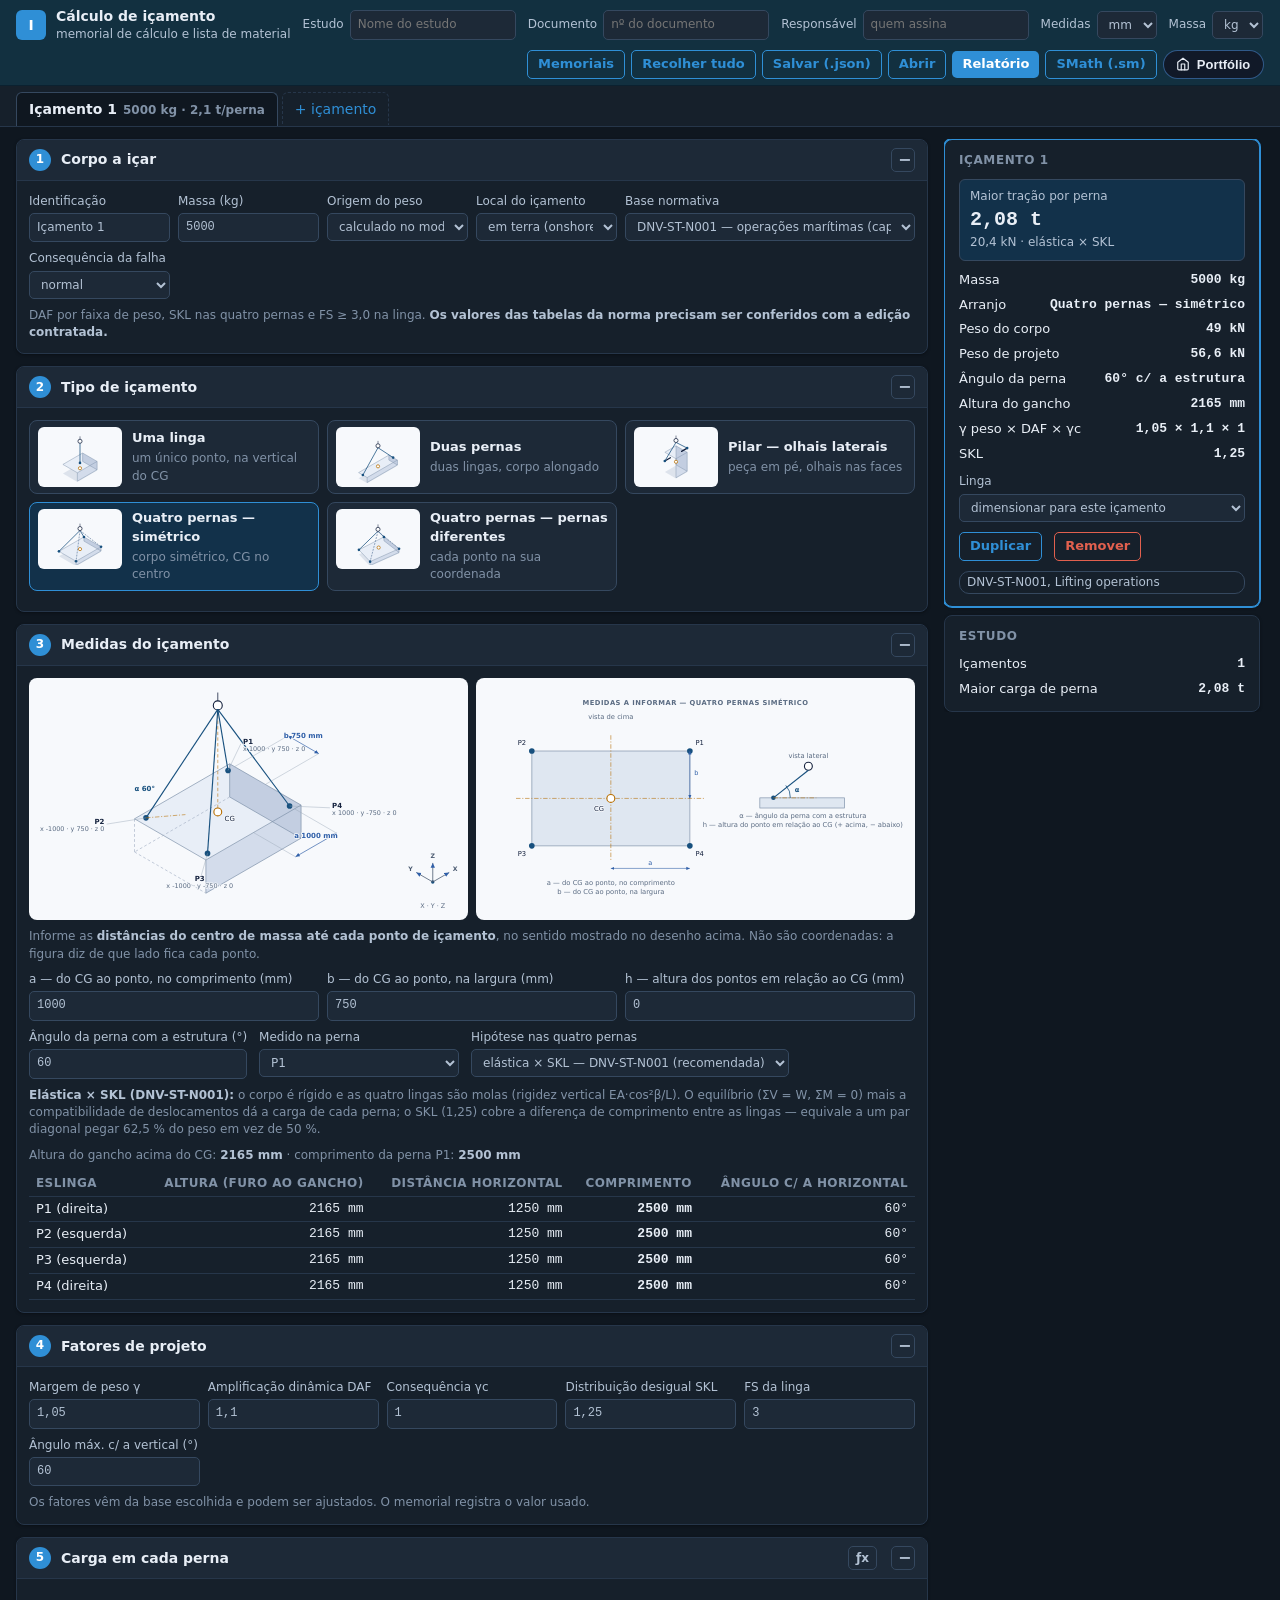
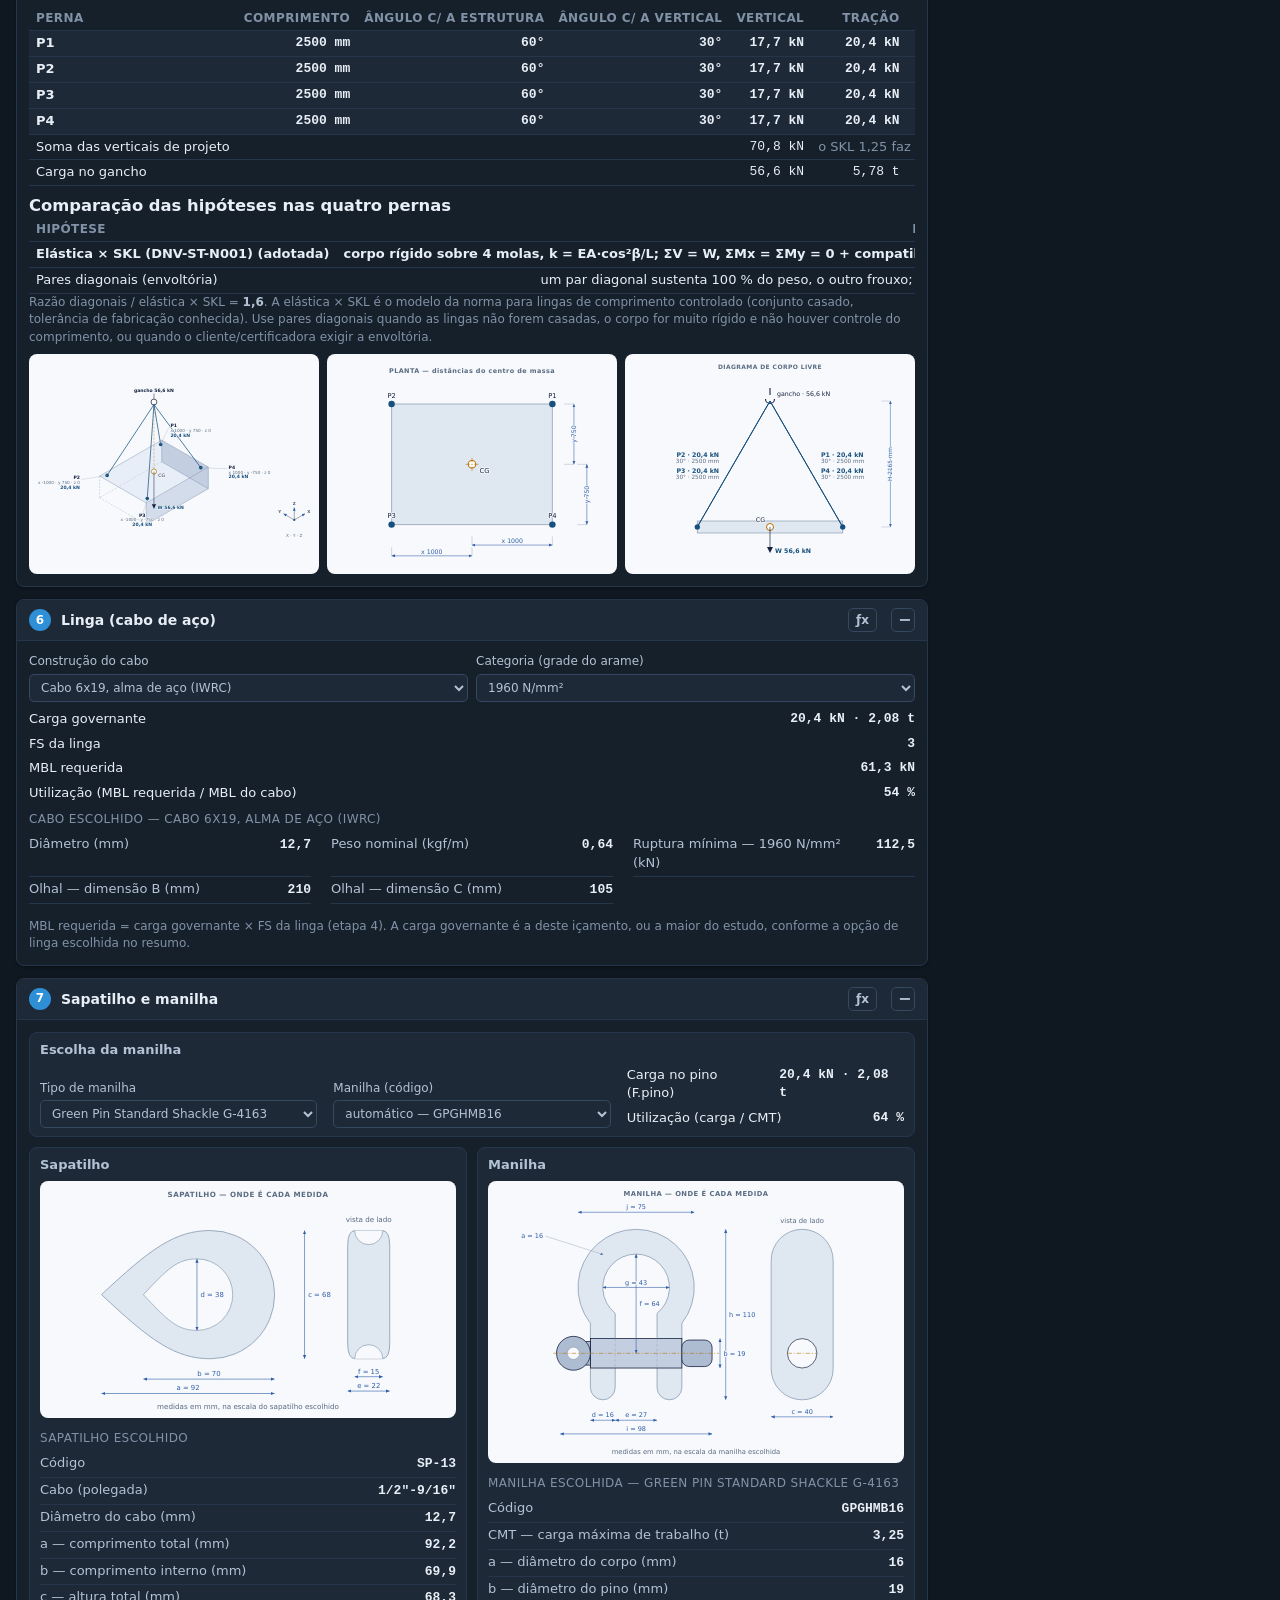
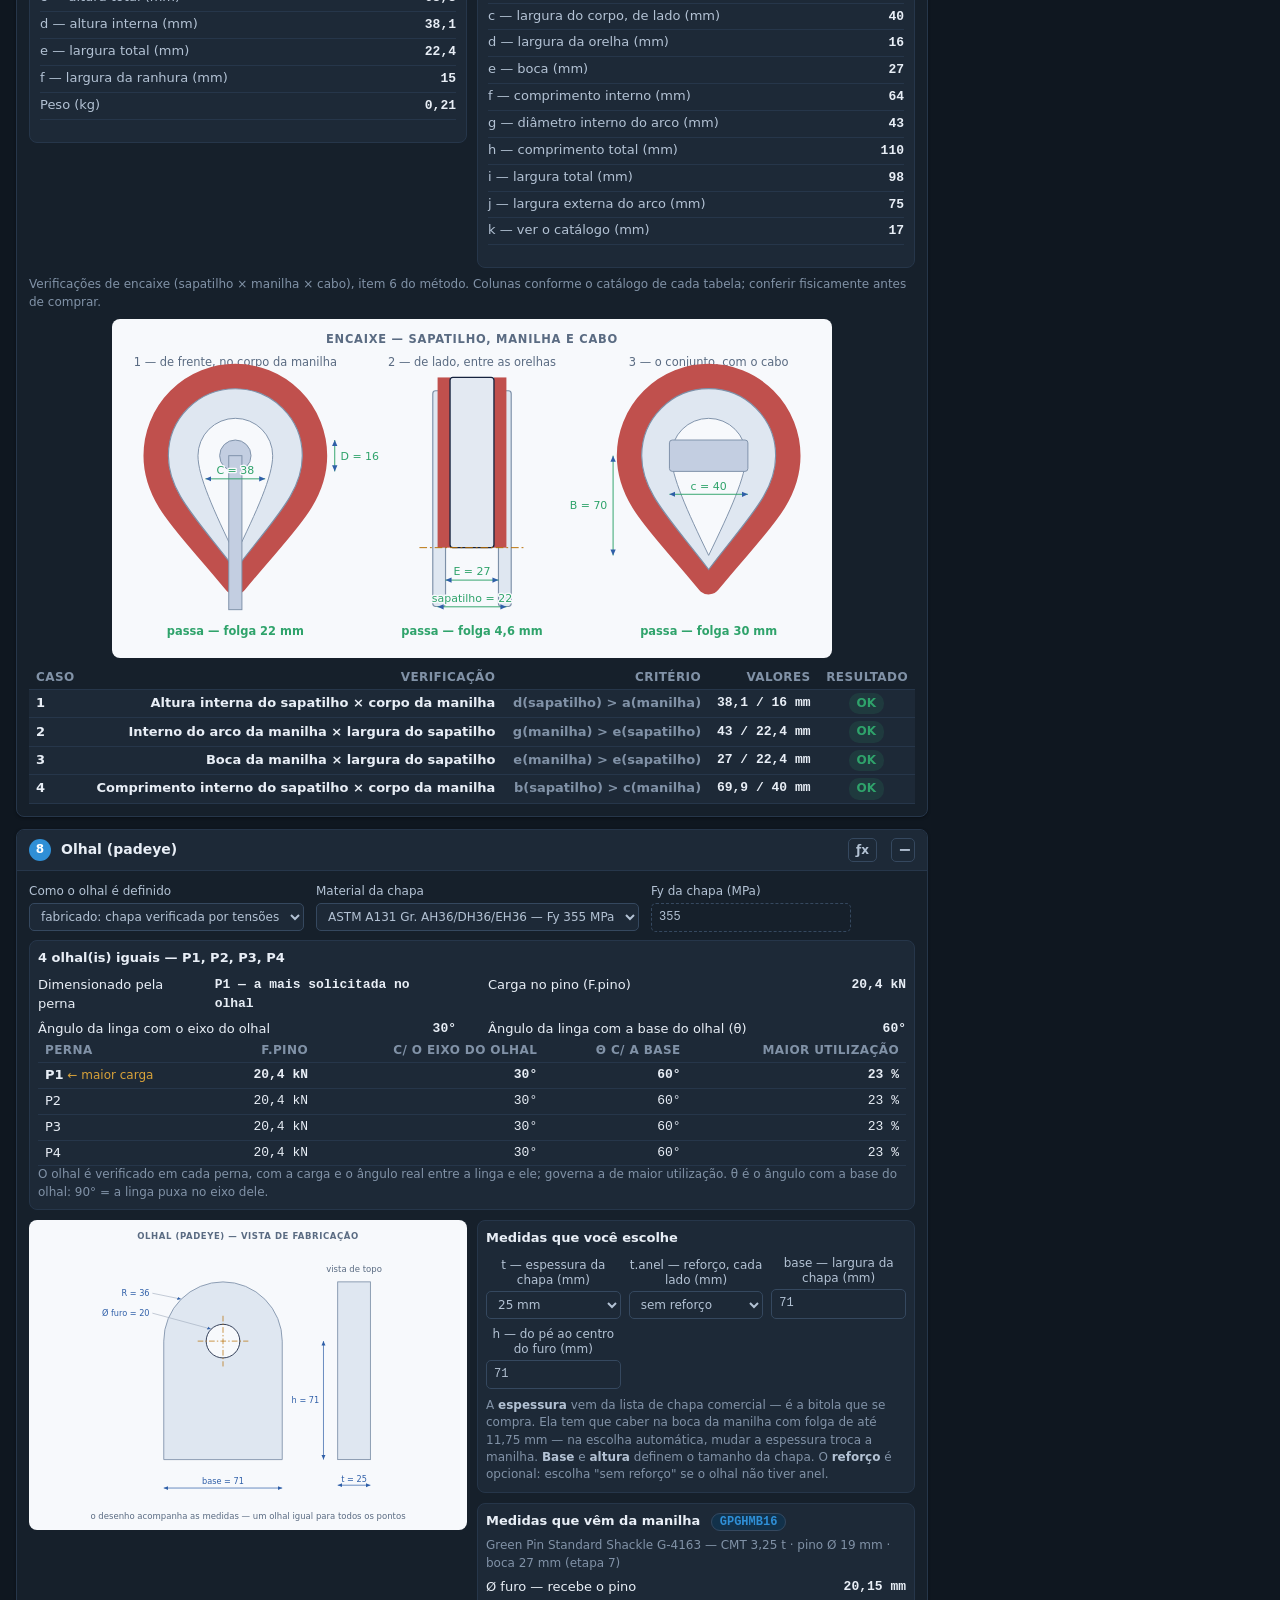
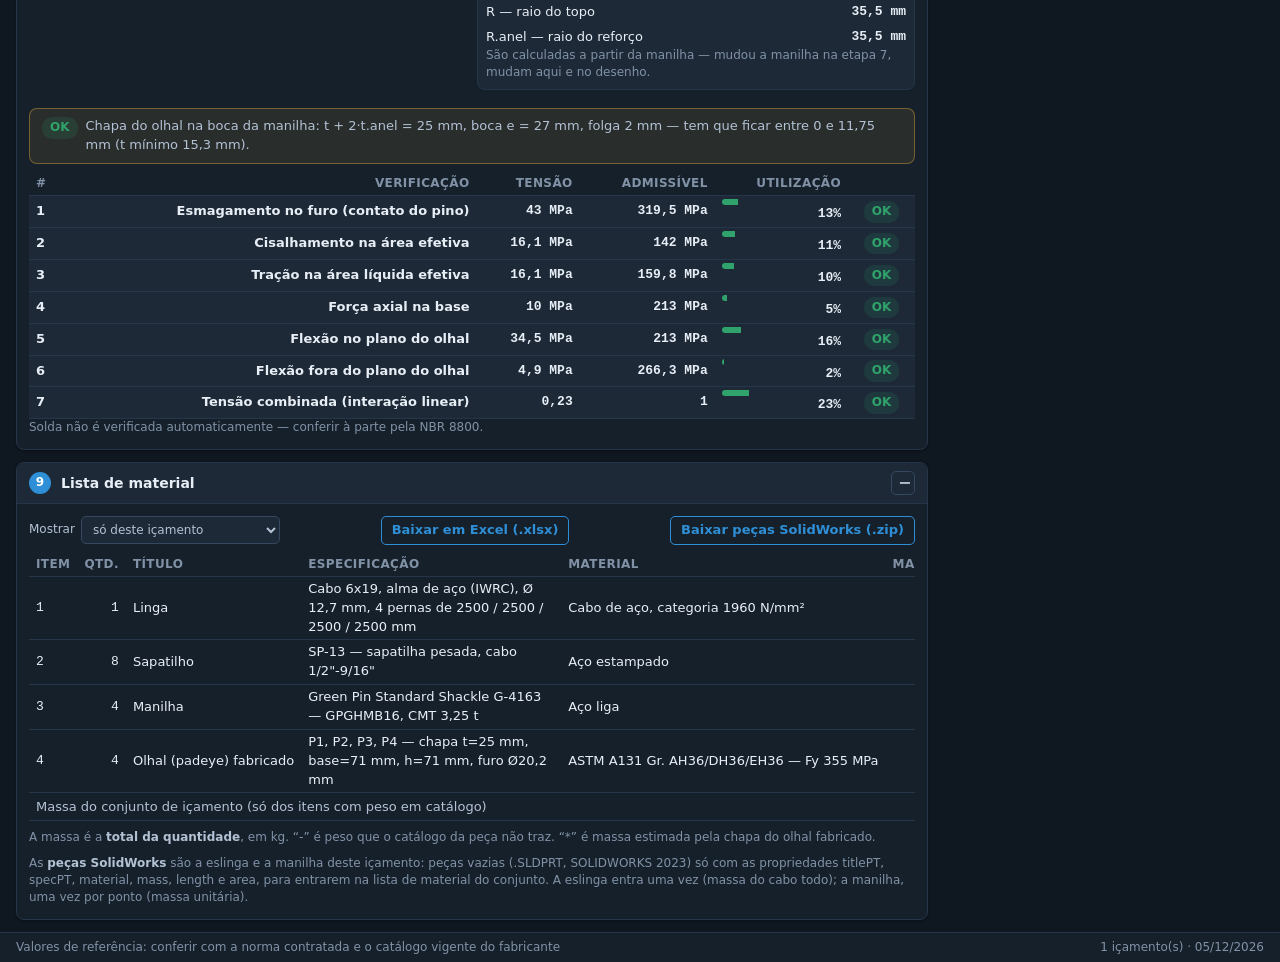
==== site/index.html @ 536d4018 "feat: memorial SMath organizado e com figuras da estrutura - Seções numeradas (2.1 DADOS, 2.2 GEOMET" ====
<!doctype html>
<html lang="pt-BR">
<head>
  <meta charset="utf-8">
  <meta name="viewport" content="width=device-width, initial-scale=1">
  <title>Cálculo de içamento</title>
  <!-- ?v= muda a cada versão: sem isso o navegador segue com o app.js antigo do cache -->
  <link rel="stylesheet" href="css/base.css?v=20261027h">
  <link rel="stylesheet" href="css/app.css?v=20261027h">
  <link rel="stylesheet" href="css/desenho.css?v=20261027h">
</head>
<body>

  <!-- ===================================================== cabeçalho -->
  <header class="topo">
    <div class="topo__marca">
      <span class="topo__logo" aria-hidden="true">I</span>
      <div>
        <div class="topo__nome">Cálculo de içamento</div>
        <div class="topo__sub" id="topo-sub">memorial de cálculo e lista de material</div>
      </div>
    </div>

    <label class="campo campo--inline">
      <span>Estudo</span>
      <input id="est-nome" placeholder="Nome do estudo">
    </label>
    <label class="campo campo--inline">
      <span>Documento</span>
      <input id="est-doc" placeholder="nº do documento">
    </label>
    <label class="campo campo--inline">
      <span>Responsável</span>
      <input id="est-resp" placeholder="quem assina">
    </label>

    <label class="campo campo--inline"><span>Medidas</span>
      <select id="un-comp"><option value="mm">mm</option><option value="m">m</option></select></label>
    <label class="campo campo--inline"><span>Massa</span>
      <select id="un-massa"><option value="kg">kg</option><option value="t">t</option><option value="N">N</option></select></label>

    <div class="topo__acoes">
      <button type="button" class="bt bt--fantasma" id="bt-memorial" title="Mostrar ou ocultar os memoriais de cálculo (no relatório impresso eles saem sempre)">Memoriais</button>
      <button type="button" class="bt bt--fantasma" id="bt-dobrar-tudo" title="Recolher ou abrir todas as caixas">Recolher tudo</button>
      <button type="button" class="bt bt--fantasma" id="bt-salvar">Salvar (.json)</button>
      <button type="button" class="bt bt--fantasma" id="bt-abrir">Abrir</button>
      <button type="button" class="bt" id="bt-relatorio">Relatório</button>
      <button type="button" class="bt bt--fantasma" id="bt-smath" title="Memorial no SMath Studio: contas nas áreas recolhidas, resultados fora delas">SMath (.sm)</button>
    </div>
  </header>

  <!-- ===================================================== içamentos -->
  <nav class="abas" id="abas" aria-label="Içamentos do estudo"></nav>

  <!-- só aparece no papel: identificação do documento -->
  <section class="capa" id="capa" aria-hidden="true"></section>

  <main class="folha">
    <!-- coluna das etapas -->
    <div class="etapas" id="etapas">

      <section class="etapa" data-etapa="1">
        <h2><span class="etapa__n">1</span> Corpo a içar<button type="button" class="etapa__dobra" data-dobra aria-expanded="true" title="Recolher esta caixa">−</button></h2>
        <div class="etapa__corpo grade">
          <label class="campo"><span>Identificação</span><input id="ic-nome" placeholder="ex.: Skid de bombas"></label>
          <label class="campo"><span id="rot-massa">Massa (kg)</span><input type="text" inputmode="decimal" id="ic-massa"></label>
          <label class="campo"><span>Origem do peso</span>
            <select id="ic-origem">
              <option value="pesado">pesado em balança</option>
              <option value="calculado" selected>calculado no modelo</option>
              <option value="estimado">estimado</option>
            </select></label>
          <label class="campo"><span>Local do içamento</span>
            <select id="ic-local">
              <option value="offshore">offshore</option>
              <option value="inshore">abrigado (inshore)</option>
              <option value="onshore" selected>em terra (onshore)</option>
            </select></label>
          <label class="campo campo--2"><span>Base normativa</span><select id="ic-base"></select></label>
          <label class="campo"><span>Consequência da falha</span>
            <select id="ic-cons"><option value="normal" selected>normal</option><option value="severa">severa</option></select></label>
        </div>
        <p class="dica" id="dica-base"></p>
      </section>

      <section class="etapa etapa--larga" data-etapa="2">
        <h2><span class="etapa__n">2</span> Tipo de içamento<button type="button" class="etapa__dobra" data-dobra aria-expanded="true" title="Recolher esta caixa">−</button></h2>
        <div class="etapa__corpo">
          <div class="tipos" id="tipos" role="radiogroup" aria-label="Tipo de içamento"></div>
          <div class="grade" id="campos-arranjo"></div>
        </div>
      </section>

      <section class="etapa etapa--larga" data-etapa="3">
        <h2><span class="etapa__n">3</span> Medidas do içamento<button type="button" class="etapa__dobra" data-dobra aria-expanded="true" title="Recolher esta caixa">−</button></h2>
        <div class="etapa__corpo">
          <div class="figs">
            <figure class="fig-topo" id="fig-3d-medidas"></figure>
            <figure class="fig-topo" id="fig-medidas"></figure>
          </div>
          <p class="dica">Informe as <b>distâncias do centro de massa até cada ponto de içamento</b>,
            no sentido mostrado no desenho acima. Não são coordenadas: a figura diz de que lado fica cada ponto.</p>
          <div id="campos-medidas"></div>
          <div class="linha-campos">
            <label class="campo"><span>Ângulo da perna com a estrutura (°)</span>
              <input type="text" inputmode="decimal" id="ic-angulo"></label>
            <label class="campo"><span>Medido na perna</span><select id="ic-perna-ang"></select></label>
            <label class="campo"><span>Hipótese nas quatro pernas</span>
              <select id="ic-hipotese">
                <option value="elastica" selected>elástica × SKL — DNV-ST-N001 (recomendada)</option>
                <option value="diagonais">pares diagonais — envoltória conservadora</option>
              </select></label>
          </div>
          <p class="dica" id="dica-hipotese"></p>
          <p class="dica" id="saida-altura"></p>
          <div id="saida-pernas"></div>
        </div>
      </section>

      <section class="etapa" data-etapa="4">
        <h2><span class="etapa__n">4</span> Fatores de projeto<button type="button" class="etapa__dobra" data-dobra aria-expanded="true" title="Recolher esta caixa">−</button></h2>
        <div class="etapa__corpo grade grade--4" id="campos-fatores"></div>
        <p class="dica">Os fatores vêm da base escolhida e podem ser ajustados. O memorial registra o valor usado.</p>
      </section>

      <section class="etapa etapa--larga" data-etapa="5">
        <h2><span class="etapa__n">5</span> Carga em cada perna<button type="button" class="etapa__dobra" data-dobra aria-expanded="true" title="Recolher esta caixa">−</button></h2>
        <div class="etapa__corpo">
          <div id="avisos"></div>
          <div id="memorial-peso"></div>
          <table class="tab" id="tab-cargas"></table>
          <div id="comparacao-hipoteses"></div>
          <div class="figs">
            <figure class="fig-topo" id="fig-3d-cargas"></figure>
            <figure id="fig-planta"></figure>
            <figure id="fig-elevacao"></figure>
          </div>
        </div>
      </section>

      <section class="etapa etapa--larga" data-etapa="6">
        <h2><span class="etapa__n">6</span> Linga (cabo de aço)<button type="button" class="etapa__dobra" data-dobra aria-expanded="true" title="Recolher esta caixa">−</button></h2>
        <div class="etapa__corpo">
          <div class="grade">
            <label class="campo"><span>Construção do cabo</span><select id="ic-linga-tipo"></select></label>
            <label class="campo"><span>Categoria (grade do arame)</span>
              <select id="ic-linga-cat">
                <option value="1770">1770 N/mm²</option>
                <option value="1960" selected>1960 N/mm²</option>
                <option value="2160">2160 N/mm²</option>
              </select></label>
          </div>
          <div id="resultado-linga"></div>
          <p class="dica">MBL requerida = carga governante × FS da linga (etapa 4). A carga governante é a
            deste içamento, ou a maior do estudo, conforme a opção de linga escolhida no resumo.</p>
        </div>
      </section>

      <section class="etapa etapa--larga" data-etapa="7">
        <h2><span class="etapa__n">7</span> Sapatilho e manilha<button type="button" class="etapa__dobra" data-dobra aria-expanded="true" title="Recolher esta caixa">−</button></h2>
        <div class="etapa__corpo">
          <div id="resultado-sapatilho-manilha"></div>
          <p class="dica">Verificações de encaixe (sapatilho × manilha × cabo), item 6 do método.
            Colunas conforme o catálogo de cada tabela; conferir fisicamente antes de comprar.</p>
          <figure class="fig-topo" id="fig-encaixe"></figure>
          <table class="tab" id="tab-encaixe"></table>
        </div>
      </section>

      <section class="etapa etapa--larga" data-etapa="8">
        <h2><span class="etapa__n">8</span> Olhal (padeye)<button type="button" class="etapa__dobra" data-dobra aria-expanded="true" title="Recolher esta caixa">−</button></h2>
        <div class="etapa__corpo">
          <div class="linha-campos">
            <label class="campo"><span>Como o olhal é definido</span>
              <select id="ic-olhal-modo">
                <option value="fabricado">fabricado: chapa verificada por tensões</option>
                <option value="comprado">comprado: catálogo comercial</option>
              </select></label>
            <label class="campo" id="campo-olhal-comprado" style="display:none">
              <span>Modelo comercial</span><select id="ic-olhal-tipo"></select></label>
            <label class="campo"><span>Material da chapa</span>
              <select id="ic-olhal-aco"></select></label>
            <label class="campo" id="campo-olhal-fy">
              <span>Fy da chapa (MPa)</span>
              <input type="text" inputmode="decimal" id="ic-olhal-fy"></label>
          </div>
          <div id="resultado-olhal"></div>
        </div>
      </section>

      <section class="etapa etapa--larga" data-etapa="9">
        <h2><span class="etapa__n">9</span> Lista de material<button type="button" class="etapa__dobra" data-dobra aria-expanded="true" title="Recolher esta caixa">−</button></h2>
        <div class="etapa__corpo">
          <div class="linha-campos" style="justify-content:space-between;align-items:center">
            <label class="campo campo--inline"><span>Mostrar</span>
              <select id="ic-material-modo">
                <option value="icamento">só deste içamento</option>
                <option value="estudo">consolidada: todo o estudo</option>
              </select></label>
            <button type="button" class="bt bt--fantasma bt--peq" id="bt-material-xlsx">Baixar em Excel (.xlsx)</button>
            <button type="button" class="bt bt--fantasma bt--peq" id="bt-material-sw"
              title="Linga e manilha deste içamento, para a macro do SolidWorks criar as peças">Baixar peças SolidWorks (.zip)</button>
          </div>
          <table class="tab tab--material" id="tab-material"></table>
          <p class="dica" id="material-nota"></p>
          <p class="dica so-tela">As <b>peças SolidWorks</b> são a eslinga e a manilha deste içamento:
            peças vazias (.SLDPRT, SOLIDWORKS 2023) só com as propriedades titlePT, specPT, material, mass,
            length e area, para entrarem na lista de material do conjunto. A eslinga entra uma vez (massa
            do cabo todo); a manilha, uma vez por ponto (massa unitária).</p>
        </div>
      </section>
    </div>

    <!-- coluna do resumo -->
    <aside class="resumo" id="resumo"></aside>
  </main>

  <footer class="rodape">
    <span>Valores de referência: conferir com a norma contratada e o catálogo vigente do fabricante</span>
    <span id="rodape-dir"></span>
  </footer>

  <!-- dados -->
  <script src="data/fatores.js?v=20261027h"></script>
  <script src="data/manilhas.js?v=20261027h"></script>
  <script src="data/olhais.js?v=20261027h"></script>
  <script src="data/chapas.js?v=20261027h"></script>
  <script src="data/acos.js?v=20261027h"></script>
  <script src="data/simbolos.js?v=20261027h"></script>
  <script src="data/lingas.js?v=20261027h"></script>
  <script src="data/sapatilhos.js?v=20261027h"></script>

  <!-- núcleo -->
  <script src="js/core/fmt.js?v=20261027h"></script>
  <script src="js/core/xlsx.js?v=20261027h"></script>
  <script src="data/sldprt-modelo.js?v=20261027h"></script>
  <script src="js/core/sldprt.js?v=20261027h"></script>
  <script src="js/core/smath-export.js?v=20261027h"></script>
  <script src="js/calc/cargas.js?v=20261027h"></script>
  <script src="js/calc/rigging.js?v=20261027h"></script>

  <!-- interface -->
  <script src="js/ui/figuras.js?v=20261027h"></script>
  <script src="js/ui/iso3d.js?v=20261027h"></script>
  <script src="js/ui/fbd.js?v=20261027h"></script>
  <script src="js/ui/app.js?v=20261027h"></script>
<!-- === Botao de volta ao portfolio - cole antes de </body> === -->
<a id="mr-portfolio-btn" href="https://matheusmerlim1.github.io/" target="_blank" rel="noopener"
   aria-label="Abrir o portf&oacute;lio de Matheus Raposo" title="Ver todos os meus projetos">
  <svg width="14" height="14" viewBox="0 0 24 24" fill="none" stroke="currentColor"
       stroke-width="2" stroke-linecap="round" stroke-linejoin="round" aria-hidden="true">
    <path d="M3 9l9-7 9 7v11a2 2 0 0 1-2 2H5a2 2 0 0 1-2-2z"/><path d="M9 22V12h6v10"/>
  </svg>
  <span>Portf&oacute;lio</span>
</a>
<style>
#mr-portfolio-btn {
  position: fixed; top: 12px; right: 12px; z-index: 20;
  display: inline-flex; align-items: center; gap: .4rem;
  padding: .42rem .8rem; border-radius: 999px;
  font: 600 13px/1 -apple-system, BlinkMacSystemFont, 'Segoe UI', Roboto, sans-serif;
  color: #e8edf5; text-decoration: none; white-space: nowrap;
  background: rgba(18,24,38,.92);
  border: 1px solid rgba(88,166,255,.45);
  box-shadow: 0 2px 12px rgba(0,0,0,.35);
  -webkit-backdrop-filter: blur(6px); backdrop-filter: blur(6px);
  transition: transform .15s, border-color .15s, background .15s;
}
#mr-portfolio-btn:hover {
  transform: translateY(-1px); color: #fff; text-decoration: none;
  background: rgba(24,32,50,.96); border-color: #58a6ff;
}
#mr-portfolio-btn:focus-visible { outline: 2px solid #58a6ff; outline-offset: 2px; }
@media (max-width: 520px) {
  #mr-portfolio-btn { padding: .45rem; }
  #mr-portfolio-btn span { display: none; }
}
@media print { #mr-portfolio-btn { display: none; } }
</style>
<!-- O script de auto-ajuste do bloco padrão foi retirado de propósito: ele serve para
     páginas onde o botão flutua no canto e precisa abrir espaço. Aqui o botão entra na barra
     de ações (site/js/ui/app.js, botaoNaBarra), então não há o que empurrar — e o script
     empurrava a própria barra, deixando uma faixa vazia à direita. -->
<!-- === fim do botao === -->
</body>
</html>
---- site/css/base.css ----
/* Cores, tipos e reset. */
:root {
  --c-fundo: #0f1720;
  --c-superficie: #16202b;
  --c-superficie-2: #1d2937;
  --c-linha: #26364a;
  --c-linha-forte: #35485f;
  --c-texto: #e8eef6;
  --c-texto-2: #b3c2d4;
  --c-texto-3: #8192a7;   /* 4,64:1 sobre a superfície 2 — o anterior dava 4,40 */
  --c-acento: #2f8fd6;
  --c-acento-suave: #12314a;
  --c-ok: #2fa36b;
  --c-alerta: #d8a23a;
  --c-erro: #e2604e;
  --c-papel: #f7f9fc;
  /* ---- espaçamento: escala de 4pt. Antes eram 15 valores avulsos (3, 5, 7, 9, 11px…),
     que é o mesmo que não ter escala. Ritmo: --e-2 dentro de um grupo, --e-4 entre blocos. */
  --e-1: 4px;
  --e-2: 8px;
  --e-3: 12px;
  --e-4: 16px;
  --e-5: 24px;
  --e-6: 32px;

  /* ---- tipografia: 5 degraus, razão ~1,15. Antes eram 12 tamanhos, com 12 / 12,5 / 13px
     ocupando o mesmo lugar sem diferença de leitura. */
  --t-xs: 12px;     /* rótulo, legenda, unidade */
  --t-sm: 13px;     /* corpo compacto: ficha, painel, tabela */
  --t-md: 14px;     /* corpo e título de caixa */
  --t-lg: 16px;     /* título de seção */
  --t-xl: 20px;     /* o número que a etapa entrega */

  /* ---- empilhamento: nomes, não números mágicos */
  --z-base: 1;
  --z-grudado: 10;   /* barra e coluna que acompanham a rolagem */
  --z-flutuante: 20; /* botão sobre o conteúdo */

  --raio: 8px;
  --sombra: 0 1px 3px rgba(0, 0, 0, .35);
  --fonte: "Segoe UI", system-ui, -apple-system, Roboto, Arial, sans-serif;
  --fonte-mono: "Cascadia Mono", Consolas, "Courier New", monospace;
}

*, *::before, *::after { box-sizing: border-box; }

html { height: 100%; }

body {
  margin: 0;
  /* min-height, nunca height: com height fixo o rodapé ficava na marca de uma tela e o
     conteúdo passava por baixo dele */
  font: 14px/1.45 var(--fonte);
  color: var(--c-texto);
  background: var(--c-fundo);
  display: grid;
  grid-template-rows: auto auto 1fr auto;
  min-height: 100vh;
}

h1, h2, h3 { margin: 0; font-weight: 700; }

button { font: inherit; cursor: pointer; }

input, select, textarea {
  font: inherit;
  color: inherit;
  background: var(--c-superficie-2);
  border: 1px solid var(--c-linha-forte);
  border-radius: 5px;
  padding: 5px 7px;
  min-width: 0;
}
/* campo desabilitado = resultado de cálculo, não lugar de digitar: traço pontilhado e fundo
   transparente para não parecer um campo que a pessoa esqueceu de preencher */
input:disabled, select:disabled {
  background: transparent; border-style: dashed; color: var(--c-texto-2); cursor: not-allowed;
}

input:focus-visible, select:focus-visible, button:focus-visible {
  outline: 2px solid var(--c-acento);
  outline-offset: 1px;
}
input[type="number"], input[inputmode="decimal"] { font-family: var(--fonte-mono); }

table { border-collapse: collapse; width: 100%; }

.mono { font-family: var(--fonte-mono); }
.som  { color: var(--c-texto-3); }
.peq  { font-size: 12px; }
---- site/css/app.css ----
/* Organização da página: cabeçalho, abas dos içamentos, etapas e resumo. */

/* ---------------------------------------------------------- cabeçalho */
.topo {
  display: flex; align-items: center; gap: 6px 12px; flex-wrap: wrap;
  padding: 6px 16px;
  background: #123040;
  border-bottom: 1px solid #0b2130;
}
.topo__marca { display: flex; align-items: center; gap: 10px; }
.topo__logo {
  display: grid; place-items: center; width: 30px; height: 30px;
  border-radius: 6px; background: var(--c-acento); color: #fff; font-weight: 800;
}
.topo__nome { font-weight: 700; }
.topo__sub { font-size: var(--t-xs); color: var(--c-texto-2); }
.topo__acoes { display: flex; flex-wrap: wrap; gap: 6px; margin-left: auto; align-items: center; }
/* na barra, botões baixos: com o tamanho cheio a barra ocupava duas fileiras altas */
.topo__acoes .bt { padding: 4px 10px; font-size: var(--t-sm); }

/* O botão de portfólio entra aqui dentro (o app move o elemento no início), em vez de ficar
   fixo no canto com uma faixa reservada só para ele. */
.topo__acoes #mr-portfolio-btn {
  position: static; top: auto; right: auto; margin: 0;
  box-shadow: none; backdrop-filter: none; -webkit-backdrop-filter: none;
}

.campo { display: flex; flex-direction: column; gap: 3px; font-size: var(--t-xs); color: var(--c-texto-2); min-width: 0; }
.campo--inline { flex-direction: row; align-items: center; gap: 6px; }
.campo--inline input { width: 150px; }
.campo input, .campo select { width: 100%; }

.bt {
  border: 0; border-radius: 5px; padding: 7px 14px;
  background: var(--c-acento); color: #fff; font-weight: 700; white-space: nowrap;
}
.bt:hover { filter: brightness(1.08); }
.bt--fantasma { background: transparent; color: var(--c-acento); border: 1px solid var(--c-acento); }
.bt--peq { padding: 4px 10px; font-weight: 600; font-size: var(--t-sm); }
.bt--risco { background: transparent; color: var(--c-erro); border: 1px solid var(--c-erro); }

/* ---------------------------------------------------------- abas dos içamentos */
.abas {
  display: flex; align-items: center; gap: 4px;
  padding: 6px 16px 0;
  background: var(--c-superficie);
  border-bottom: 1px solid var(--c-linha);
  overflow-x: auto;
}
.aba {
  border: 1px solid var(--c-linha); border-bottom: 0;
  border-radius: 6px 6px 0 0;
  padding: 6px 12px;
  background: transparent; color: var(--c-texto-2); white-space: nowrap;
}
.aba.on { background: var(--c-fundo); color: var(--c-texto); border-color: var(--c-linha-forte); font-weight: 700; }
.aba__peso { color: var(--c-texto-3); font-size: var(--t-xs); margin-left: 6px; }
.aba--novo { border-style: dashed; color: var(--c-acento); }

/* ---------------------------------------------------------- corpo */
.folha {
  display: grid;
  grid-template-columns: minmax(0, 1fr) 320px;
  gap: var(--e-4);
  padding: var(--e-3) var(--e-4);
  align-items: start;
  min-height: 0;
}
/* Uma caixa por linha, na largura toda. Com caixas lado a lado, a mais curta da fileira
   ficava com um vazio no pé (ou a fileira, desalinhada); na largura toda os campos se
   espalham em colunas e as caixas curtas (1 e 4) ficam com uma ou duas fileiras de campos. */
.etapas {
  display: grid; min-width: 0;
  gap: var(--e-3);
  grid-template-columns: minmax(0, 1fr);
}
/* etapa com tabela larga ou desenho: a linha inteira, senão fica ilegível */
.etapa--larga { grid-column: 1 / -1; }

.etapa {
  display: flex; flex-direction: column;     /* o corpo ocupa a altura que sobrar */
  /* sem isto a caixa cresce até a largura da tabela mais larga (~1080px) e, com o
     overflow escondido, cortava tabela e figura à direita */
  min-width: 0;
  background: var(--c-superficie);
  border: 1px solid var(--c-linha);
  border-radius: var(--raio);
  box-shadow: var(--sombra);
  overflow: hidden;
}
.etapa > h2 {
  display: flex; align-items: center; gap: 10px;
  padding: var(--e-2) var(--e-3);
  font-size: var(--t-md);
  background: var(--c-superficie-2);
  border-bottom: 1px solid var(--c-linha);
}
.etapa__dobra {
  margin-left: auto; width: 24px; height: 24px; line-height: 1;
  border: 1px solid var(--c-linha-forte); border-radius: 5px;
  background: transparent; color: var(--c-texto-2); font-weight: 700; font-size: var(--t-lg);
  display: grid; place-items: center;
}
.etapa__dobra:hover { border-color: var(--c-acento); color: var(--c-acento); }
/* botão do cálculo: fica aceso quando o memorial está à vista */
.etapa__dobra--mem { width: auto; padding: 0 7px; font-size: var(--t-xs); margin-left: auto; }
.etapa__dobra--mem.is-on { border-color: var(--c-acento); color: var(--c-acento); }
.etapa > h2 .etapa__dobra--mem + .etapa__dobra { margin-left: 4px; }
.etapa > h2 { cursor: pointer; user-select: none; }
.etapa.fechada > h2 { border-bottom: 0; }
.etapa.fechada > :not(h2) { display: none; }

.etapa__n {
  display: grid; place-items: center; width: 22px; height: 22px;
  border-radius: 50%; background: var(--c-acento); color: #fff; font-size: var(--t-xs);
}
/* dentro da caixa, o espaço é curto: o que está junto é junto. Entre caixas, --e-3. */
.etapa__corpo { padding: var(--e-3); display: grid; gap: var(--e-2); min-width: 0; }
.etapa__corpo > * { min-width: 0; }
/* tabela larga numa tela estreita: rola dentro da caixa, em vez de esticar a página */
.tab-rolagem { overflow-x: auto; max-width: 100%; }

/* campo de texto longo (a base normativa): duas colunas da grade, para não cortar o nome */
@media (min-width: 761px) { .campo--2 { grid-column: span 2; } }

@media (max-width: 760px) {
  /* alvo de toque: no celular o botão de recolher e a lixeira da aba precisam caber o dedo */
  .aba__lixo { display: inline-grid; place-items: center; min-width: 28px; min-height: 28px; }
  .etapa__dobra { width: 32px; height: 32px; }
  .etapa__dobra--mem { width: auto; height: 32px; }
  /* tipos: dois por linha — um por linha empilhava quatro cartões altos */
  /* (com .etapa na frente: as regras gerais vêm mais abaixo no arquivo e venceriam) */
  .etapa .tipos { grid-template-columns: repeat(2, minmax(0, 1fr)); }
  /* com dois por linha não sobra largura para o desenho ao lado do texto: volta para cima */
  .etapa .tipo { grid-template-columns: minmax(0, 1fr); }
  .etapa .tipo .tipo__fig { grid-row: auto; margin-bottom: 4px; }
  /* figura: a largura manda e a altura acompanha; com a altura fixa o desenho encolhia
     no meio de uma folha branca alta */
  .etapa .fig-topo, .etapa .figs figure { width: 100%; }
  .etapa .fig-topo svg, .etapa .figs svg { width: 100%; height: auto; max-height: none; }
  /* cabeçalho: um campo por linha, ocupando a largura */
  .topo { gap: 8px 12px; }
  .campo--inline { flex: 1 1 100%; }
  .campo--inline > span { min-width: 84px; }
  .campo--inline input, .campo--inline select { flex: 1; width: auto; min-width: 0; }
  .topo__acoes { width: 100%; }
}
.etapa--espera { opacity: .72; }
.etapa--espera .etapa__n { background: var(--c-texto-3); }

.grade { display: grid; grid-template-columns: repeat(auto-fit, minmax(140px, 1fr)); gap: 8px; }
.grade--4 { grid-template-columns: repeat(auto-fit, minmax(150px, 1fr)); }
.linha-campos { display: flex; gap: 12px; flex-wrap: wrap; }
.linha-campos .campo { min-width: 200px; }

.dica { margin: 0; font-size: var(--t-xs); color: var(--c-texto-3); }
/* nota solta no pé da caixa (fora do corpo): o mesmo recuo do corpo, senão encosta na borda */
.etapa > .dica { padding: 0 var(--e-3) var(--e-3); margin-top: calc(-1 * var(--e-1)); }

/* linga: números e cabo à esquerda, memorial à direita; numa tela estreita, um embaixo do outro */
.linga-par { display: grid; grid-template-columns: repeat(auto-fit, minmax(340px, 1fr)); gap: var(--e-2) var(--e-4); align-items: start; }
.linga-par__col { display: grid; gap: var(--e-2); min-width: 0; }
/* memorial escondido: a coluna dele some e os números ocupam a largura */
body.sem-memorial .etapa:not(.com-calculo) .linga-par__col--mem,
.etapa.sem-calculo .linga-par__col--mem { display: none; }
.dica b { color: var(--c-texto-2); }

/* ---------------------------------------------------------- tipo de içamento */
/* desenho à esquerda e texto à direita: com o desenho em cima, cada cartão tinha ~190px de altura */
.tipos { display: grid; grid-template-columns: repeat(auto-fit, minmax(230px, 1fr)); gap: 8px; }
.tipo__fig svg { max-height: 64px; }
.tipo {
  display: grid; grid-template-columns: 84px minmax(0, 1fr); grid-template-rows: auto auto;
  column-gap: 10px; row-gap: 2px; align-content: center; text-align: left;
  padding: 6px 8px;
  border: 1px solid var(--c-linha-forte); border-radius: var(--raio);
  background: var(--c-superficie-2); color: var(--c-texto);
}
.tipo:hover { border-color: var(--c-acento); }
.tipo.on { border-color: var(--c-acento); background: var(--c-acento-suave); }
.tipo b { font-size: var(--t-sm); }
.tipo span { font-size: var(--t-xs); color: var(--c-texto-3); }
.tipo .tipo__fig { grid-row: 1 / 3; margin-bottom: 0; }
.tipo b { align-self: end; }
.tipo span { align-self: start; }

/* ---------------------------------------------------------- tabelas */
.tab { font-size: var(--t-sm); }
.tab th, .tab td { padding: 3px 7px; border-bottom: 1px solid var(--c-linha); text-align: right; white-space: nowrap; }
.tab th { color: var(--c-texto-3); font-weight: 600; font-size: var(--t-xs); text-transform: uppercase; letter-spacing: .4px; }
.tab th:first-child, .tab td:first-child { text-align: left; }
.tab tbody tr:hover td { background: var(--c-superficie-2); }
/* linha de verificação em destaque sobre o seu memorial */
.tab tbody tr:has(+ tr.linha-formula) td { background: var(--c-superficie-2); font-weight: 600; }
.tab td.num { font-family: var(--fonte-mono); }
.tab--pontos input { width: 96px; text-align: right; }
/* Ficha técnica: uma grade que se reparte em colunas conforme a largura, com o valor
   colado no rótulo. Como tabela, o valor ia parar do outro lado da linha. */
.ficha { margin-bottom: 6px; }
.ficha__t {
  font-size: var(--t-xs); color: var(--c-texto-3); text-transform: uppercase; letter-spacing: .4px;
  padding-bottom: 4px;
}
.ficha__grade { display: grid; grid-template-columns: repeat(auto-fit, minmax(230px, 1fr)); gap: 0 20px; }
.ficha__item {
  display: flex; align-items: baseline; justify-content: space-between; gap: 10px;
  padding: 3px 0; border-bottom: 1px solid var(--c-linha); font-size: var(--t-sm); min-width: 0;
}
.ficha__item span { color: var(--c-texto-2); }
.ficha__item b { font-family: var(--fonte-mono); white-space: nowrap; }

.tab--ficha { margin-bottom: 6px; max-width: 460px; }
.tab--ficha caption { text-align: left; font-size: var(--t-xs); color: var(--c-texto-3); text-transform: uppercase; letter-spacing: .4px; padding-bottom: 4px; }
.tab--ficha td:first-child { color: var(--c-texto-2); }
.tab--pontos td { padding: 4px 6px; }
/* texto à esquerda, número à direita — a tabela base alinha tudo à direita */
.tab--material th:nth-child(3), .tab--material td:nth-child(3),
.tab--material th:nth-child(4), .tab--material td:nth-child(4),
.tab--material th:nth-child(5), .tab--material td:nth-child(5) { text-align: left; }

/* a especificação é o texto longo da linha: ela quebra, o resto não */
.tab--material td.col-esp { white-space: normal; min-width: 260px; }
.tab--material tfoot td { border-top: 1px solid var(--c-linha-forte); font-weight: 700; padding-top: 5px; }
.tab--material tfoot td:first-child { color: var(--c-texto-2); font-weight: 400; }

.tab .maior td { color: var(--c-texto); font-weight: 700; }
.tab .adotada td { color: var(--c-texto); font-weight: 700; }
.tab .maior td:first-child::after { content: " ← maior carga"; color: var(--c-alerta); font-weight: 400; font-size: var(--t-xs); }

/* ---------------------------------------------------------- verificações (ok / falha) */
.selo { display: inline-flex; align-items: center; gap: 4px; font-size: var(--t-xs); font-weight: 700; padding: 2px 8px; border-radius: 10px; }
.selo--ok { color: var(--c-ok); background: rgba(47, 163, 107, .14); }
.selo--erro { color: var(--c-erro); background: rgba(226, 96, 78, .14); }
.tab td.selo-cel { text-align: center; }
.barra { position: relative; height: 6px; border-radius: 3px; background: var(--c-superficie-2); overflow: hidden; min-width: 60px; }
.barra > i { display: block; height: 100%; background: var(--c-ok); }
/* quem não distingue verde de vermelho precisa de um segundo sinal: a barra que estoura
   ganha hachura, a mesma que sai na impressão */
.barra.estourou > i {
  background: repeating-linear-gradient(45deg,
    var(--c-erro) 0 3px, color-mix(in srgb, var(--c-erro) 55%, #000) 3px 6px);
}
/* desenho do olhal ao lado dos campos: mexeu num número, o desenho muda */
/* figura e medidas lado a lado enquanto couberem; o resto vai para baixo, sem sair da caixa */
.olhal-par { display: grid; grid-template-columns: repeat(auto-fit, minmax(min(360px, 100%), 1fr)); gap: 10px; align-items: start; margin-bottom: 8px; }
.olhal-par > * { min-width: 0; }
/* sem width:100% a folha encolhe para o tamanho natural do desenho (fit-content herdado
   de .fig-topo) e o desenho sai minusculo dentro de uma coluna larga */
.olhal-par .fig-topo { position: sticky; top: 8px; width: 100%; }
.olhal-par .fig-topo svg { height: auto; width: 100%; max-height: 520px; }
/* o olhal comprado é uma peça alta e estreita: sem limite, o desenho estica a caixa muito
   além da ficha ao lado */
.olhal-par #fig-olhal svg { max-height: 300px; }
@media (max-width: 900px) { .olhal-par { grid-template-columns: 1fr; } }

/* quatro medidas numa fileira: com 150px a quarta (h) caía sozinha na segunda */
.olhal-geom { display: grid; grid-template-columns: repeat(auto-fit, minmax(105px, 1fr)); gap: 8px; margin-bottom: 8px; align-items: end; }
/* rótulo em cima, campo embaixo: com o rótulo quebrando em duas linhas, o campo descia
   junto e a fileira ficava torta. Agora todos os campos começam na mesma altura. */
.olhal-geom .campo { display: grid; grid-template-rows: 1fr auto; gap: 3px; height: 100%; }
.olhal-geom .campo > span { text-align: center; align-self: end; line-height: 1.25; }
.olhal-geom input, .olhal-geom select { width: 100%; }
.olhal-bloco { padding: 8px; border: 1px solid var(--c-linha); border-radius: var(--raio); margin-bottom: 10px; background: var(--c-superficie-2); }
.olhal-bloco h4 { margin: 0 0 8px; font-size: var(--t-sm); }
/* na largura toda, rótulo e valor ficavam a 1000px um do outro: duas colunas */
/* no máximo duas colunas (com três, quatro itens ficavam desencontrados) e uma só quando a
   coluna não chega a 340px — senão o rótulo quebrava em duas linhas */
.olhal-bloco--largo > .painel {
  grid-template-columns: repeat(auto-fit, minmax(max(min(340px, 100%), calc(50% - 16px)), 1fr)); column-gap: 32px;
}
/* a tag diz de qual manilha saíram estas medidas, sem ter que voltar à etapa 7 */
.olhal-bloco__tag {
  font-family: var(--fonte-mono); font-size: var(--t-xs); font-weight: 700;
  color: var(--c-acento); background: var(--c-acento-suave);
  border: 1px solid var(--c-linha-forte); border-radius: 10px; padding: 1px 8px; margin-left: 6px;
}

/* ---------------------------------------------------------- fórmulas passo a passo */
/* memoriais ocultos: é o que faz a tela caber — cada perna e cada verificação traz um */
body.sem-memorial .formulas,
body.sem-memorial tr.linha-formula,
.etapa.sem-calculo .formulas,
.etapa.sem-calculo tr.linha-formula { display: none; }
/* a escolha da caixa vence o botão geral do topo, nos dois sentidos */
.etapa.com-calculo .formulas { display: grid; }
.etapa.com-calculo tr.linha-formula { display: table-row; }
.bt--ligado { background: var(--c-acento); color: #fff; border-color: var(--c-acento); }

.formulas {
  display: grid; gap: 5px; margin: 0; padding: 6px 8px; border-radius: 6px;
  border: 1px dashed var(--c-linha-forte); background: var(--c-superficie-2); text-align: left;
}
.formulas__titulo { font-size: var(--t-xs); text-transform: uppercase; letter-spacing: .4px; color: var(--c-texto-3); }

/* as contas à esquerda e a legenda das letras à direita, onde antes sobrava espaço */
/* lado a lado só quando cada uma tem ~300px; numa coluna estreita a legenda vai para baixo,
   senão ela ficava com uma palavra por linha */
.formulas--com-legenda { grid-template-columns: repeat(auto-fit, minmax(min(300px, 100%), 1fr)); gap: 8px 16px; align-items: start; }
.formulas__contas { display: grid; gap: 5px; min-width: 0; }
.formulas__legenda { display: grid; gap: 2px; align-content: start; border-left: 1px dashed var(--c-linha-forte); padding: 0 6px 0 12px; }
.simbolo { display: grid; grid-template-columns: max-content minmax(0, 1fr) max-content; gap: 8px; font-size: var(--t-xs); align-items: baseline; }
.simbolo__k { font-family: var(--fonte-mono); color: var(--c-texto); }
.simbolo__d { color: var(--c-texto-2); }
.simbolo__u { font-family: var(--fonte-mono); color: var(--c-texto-3); }
@media (max-width: 760px) { .formulas--com-legenda { grid-template-columns: minmax(0, 1fr); }
  .formulas__legenda { border-left: 0; padding-left: 0; border-top: 1px dashed var(--c-linha-forte); padding-top: 6px; } }
.passo { font-family: var(--fonte-mono); font-size: var(--t-xs); line-height: 1.5; overflow-wrap: anywhere; }
.passo__formula { color: var(--c-texto-3); }
.passo__sub { color: var(--c-texto-2); }
.passo__resultado { color: var(--c-texto); font-weight: 700; padding-top: 2px; margin-top: 2px; border-top: 1px dashed var(--c-linha); }
.passo sub { font-size: .74em; }
/* A linha do memorial é a explicação da linha de cima: fica presa a ela por uma faixa na
   lateral, e o texto dela quebra à vontade — a tabela é nowrap, e isso cortava a unidade
   na ponta da legenda. */
tr.linha-formula td {
  padding: 2px 8px 10px 0; border-bottom: 1px solid var(--c-linha-forte);
  white-space: normal;
}
/* o memorial pertence à linha de cima: fica preso a ela pela borda inteira e pelo fundo,
   não por uma tarja lateral */
tr.linha-formula .formulas { border-color: var(--c-linha-forte); background: var(--c-fundo); }

/* ---------------------------------------------------------- ficha + desenho lado a lado */
/* duas peças lado a lado; dentro de cada coluna a figura fica em cima da ficha, e é por
   isso que o desenho finalmente tem largura para ser lido */
.pecas-par { display: grid; grid-template-columns: repeat(auto-fit, minmax(340px, 1fr)); gap: 10px; align-items: start; }
.peca-bloco { min-width: 0; border: 1px solid var(--c-linha); border-radius: var(--raio); padding: 8px 10px; background: var(--c-superficie-2); }
.peca-bloco__t { margin: 0 0 6px; font-size: var(--t-sm); color: var(--c-texto-2); }
/* escolha da manilha: tipo, código e carga numa fileira, acima das duas peças */
.escolha-manilha { margin-bottom: 10px; }
.escolha-manilha__grade { display: grid; grid-template-columns: repeat(auto-fit, minmax(min(240px, 100%), 1fr)); gap: 8px 16px; align-items: end; }
.escolha-manilha .formulas { margin-top: 8px; }
.ficha-par { display: grid; grid-template-columns: minmax(300px, 420px) max-content; gap: 12px; align-items: start; margin-bottom: 8px; justify-content: start; }
.ficha-par > .fig-topo { padding: 4px; }
@media (max-width: 640px) { .ficha-par { grid-template-columns: 1fr; } }

/* dentro de uma coluna estreita, a figura vai para cima da ficha e usa a largura toda */
.ficha-par.ficha-par--col { grid-template-columns: minmax(0, 1fr); }
.ficha-par.ficha-par--col .fig-topo { width: 100%; }
/* estes desenhos são altos (a peça é vertical): limitar a 340px deixava tudo minúsculo */
.ficha-par.ficha-par--col .fig-topo svg { height: auto; width: 100%; max-height: 560px; }
.ficha-par.ficha-par--col .tab--ficha { max-width: none; }

/* ---------------------------------------------------------- avisos */
/* aviso: borda inteira e fundo tingido. A tarja lateral colorida é o tique mais
   reconhecível de interface gerada — e não diz nada que a cor do fundo já não diga. */
.aviso {
  display: flex; gap: var(--e-2); align-items: flex-start;
  padding: var(--e-2) var(--e-3); margin-bottom: var(--e-2);
  border: 1px solid rgba(216, 162, 58, .45); border-radius: var(--raio);
  background: rgba(216, 162, 58, .10);
  font-size: var(--t-sm); color: var(--c-texto-2);
}
.aviso::before { content: "!"; font-weight: 700; color: var(--c-alerta); }
.aviso--erro { border-color: rgba(226, 96, 78, .5); background: rgba(226, 96, 78, .12); }
.aviso--erro::before { content: "\u00d7"; color: var(--c-erro); }
/* o aviso que já traz o seu próprio selo não precisa do sinal */
.aviso:has(.selo)::before { content: none; }

/* ---------------------------------------------------------- desenhos */
.desenhos { display: flex; flex-wrap: wrap; gap: 8px; justify-content: center; }
.desenhos figure { margin: 0; background: var(--c-papel); border-radius: var(--raio); padding: 4px; width: fit-content; }
.desenhos svg { display: block; height: clamp(210px, 30vh, 330px); width: auto; max-width: 100%; }

/* ---------------------------------------------------------- resumo */
/* a coluna deixa de ser uma caixa só: é uma pilha, com uma caixa por içamento */
.resumo { position: sticky; top: var(--e-3); z-index: var(--z-grudado); display: grid; gap: 8px; align-content: start;
  /* rola sozinho: com vários içamentos o resumo passa da altura da tela */
  max-height: calc(100vh - 2 * var(--e-3)); overflow-y: auto; overscroll-behavior: contain; padding-right: 4px; }
.resumo__ic, .resumo__estudo {
  display: grid; gap: 10px;
  background: var(--c-superficie);
  border: 1px solid var(--c-linha);
  border-radius: var(--raio);
  box-shadow: var(--sombra);
  padding: 12px 14px;
}
/* o içamento que está sendo analisado */
.resumo__ic.is-atual { border-color: var(--c-acento); box-shadow: 0 0 0 1px var(--c-acento), var(--sombra); }
.resumo__ic:not(.is-atual) { cursor: pointer; opacity: .82; }
.resumo__ic:not(.is-atual):hover { opacity: 1; border-color: var(--c-linha-forte); }
.resumo__ver { float: right; text-transform: none; letter-spacing: 0; color: var(--c-acento); font-weight: 600; }
.resumo h3 { font-size: var(--t-xs); text-transform: uppercase; letter-spacing: .6px; color: var(--c-texto-3); }
.painel { display: grid; gap: 6px; }
.item { display: flex; justify-content: space-between; gap: 10px; font-size: var(--t-sm); }
.item b { font-family: var(--fonte-mono); }
.destaque {
  padding: 8px 10px; border-radius: 6px;
  background: var(--c-acento-suave); border: 1px solid var(--c-linha-forte);
}
.destaque .valor { font-size: var(--t-xl); font-weight: 700; font-family: var(--fonte-mono); }
.destaque .rot { font-size: var(--t-xs); color: var(--c-texto-2); }
.etiqueta { font-size: var(--t-xs); padding: 2px 7px; border-radius: 10px; border: 1px solid var(--c-linha-forte); color: var(--c-texto-2); }

/* ---------------------------------------------------------- rodapé */
.rodape {
  display: flex; justify-content: space-between; gap: 12px; flex-wrap: wrap;
  padding: 6px 16px;
  font-size: var(--t-xs); color: var(--c-texto-3);
  background: var(--c-superficie);
  border-top: 1px solid var(--c-linha);
}

@media (max-width: 980px) {
  .folha { grid-template-columns: minmax(0, 1fr); }
  .resumo { position: static; max-height: none; overflow: visible; padding-right: 0; }
  .topo__acoes { margin-left: 0; }
}

/* ---------------------------------------------------------- figuras */
.tipo__fig { background: var(--c-papel); border-radius: 6px; padding: 4px; margin-bottom: 4px; }
.tipo__fig svg { display: block; width: 100%; height: auto; }
/* A folha branca tem a largura do desenho — antes ela esticava na largura da página e o
   desenho ficava pequeno no meio do branco. A altura é limitada para a página não crescer. */
.fig-topo, .figs figure {
  margin: 0 auto; padding: 5px; background: var(--c-papel); border-radius: var(--raio);
  display: grid; place-items: center; width: fit-content; max-width: 100%;
}
.fig-topo svg, .figs svg {
  display: block; height: clamp(210px, 30vh, 330px); width: auto;
  max-width: 100%; margin: 0 auto;
}
/* a figura ao lado da ficha mostra as letras da tabela: precisa ser lida, não só olhada */
.ficha-par .fig-topo svg { height: auto; width: 100%; max-height: 340px; }
/* a folha branca do tamanho do desenho: na largura toda sobravam faixas brancas dos lados */
#fig-encaixe { width: min(100%, 720px); }
#fig-encaixe svg { height: auto; width: 100%; max-height: none; }

/* figuras que antes vinham empilhadas, uma por linha */
/* figuras que antes vinham empilhadas, uma por linha: agora dividem a largura da caixa em
   colunas iguais (duas na etapa 3, três na 5) e o desenho cresce até a largura da coluna */
.figs { display: grid; grid-template-columns: repeat(auto-fit, minmax(min(280px, 100%), 1fr)); gap: 8px; align-items: stretch; }
.figs > figure { min-width: 0; width: 100%; margin: 0; }
.figs svg { width: 100%; height: auto; max-height: 340px; }
---- site/css/desenho.css ----
/* Traço dos desenhos (planta e diagrama de corpo livre), no papel claro. */
.dw { font-family: var(--fonte); }
.dw text { fill: #16233f; font-size: 12.5px; paint-order: stroke; stroke: #f7f9fc; stroke-width: 3px; stroke-linejoin: round; }
.dw .titulo { font-size: 12px; font-weight: 700; letter-spacing: .8px; fill: #5a6b82; }
.dw .rot { font-size: 12.5px; }
.dw .rot-peq { font-size: 11.5px; fill: #5a6b82; }
.dw .forca { font-size: 12.5px; font-weight: 700; fill: #17507e; }

.dw .corpo { fill: #dfe7f1; stroke: #7d90a8; stroke-width: 1.2; }
.dw .peca { stroke: #16233f; stroke-width: 1.4; fill: none; }
.dw .perna { stroke: #17507e; stroke-width: 2; }
.dw .eixo { stroke: #b76e00; stroke-width: 1; stroke-dasharray: 8 3 2 3; }
.dw .cg { fill: #fff; stroke: #b76e00; stroke-width: 2; }
.dw .ponto { fill: #17507e; stroke: none; }
.dw .gancho { stroke: #16233f; stroke-width: 2.2; fill: none; }
.dw .forca-linha { stroke: #16233f; stroke-width: 1.4; }
.dw .seta-cheia { fill: #16233f; }
.dw .seta { fill: #2f5fa8; }
.dw .gancho-i { fill: #fff; stroke: #16233f; stroke-width: 2; }
.dw .perna--tras { stroke: #6f88a8; stroke-dasharray: 5 3; }
.dw .arco { fill: none; stroke: #17507e; stroke-width: 1.4; }
.dw.fig text { font-size: 12px; }

/* vista tridimensional */
.dw .face-topo { fill: #e8eef7; stroke: none; }
.dw .face-lado { fill: #d3dceb; stroke: none; }
.dw .face-lado2 { fill: #c3cee1; stroke: none; }
.dw .aresta { stroke: #7d90a8; stroke-width: 1.2; fill: none; }
.dw .aresta.oculta { stroke-dasharray: 5 4; stroke: #a7b4c6; }
.dw .prumo { stroke: #b76e00; stroke-width: 1; stroke-dasharray: 6 4; }
.dw .chamada { stroke: #9aa7b8; stroke-width: .8; }
.dw .rot-forte { font-weight: 700; fill: #16233f; }
.dw .cotaL { stroke: #2f5fa8; stroke-width: 1.2; marker-start: url(#i3seta); marker-end: url(#i3seta); }
.dw .cota-t { fill: #2f5fa8; font-size: 12.5px; font-weight: 600; }
.dw .eixo-l { stroke: #4a5a70; stroke-width: 1.4; }
.dw .eixo-t { fill: #4a5a70; font-size: 11px; font-weight: 700; }

.dw .cota .ext { stroke: #9aa7b8; stroke-width: .8; }
.dw .cota .dim { stroke: #2f5fa8; stroke-width: 1; }
.dw .cota text { fill: #2f5fa8; font-size: 11.5px; }

.capa { display: none; }

/* texto que substitui cada campo no papel (preenchido por espelharCampos, em app.js) */
.valor-impresso { display: none; }

@media print {
  @page { size: A4 portrait; margin: 18mm 16mm 18mm 20mm; }

  /* ---- papel: o tema escuro da tela vira preto no branco. Trocar os tokens (e não cada
     regra) pega também o que usa var(--c-...) — era isso que deixava o memorial escuro. */
  :root {
    --c-fundo: #fff; --c-superficie: #fff; --c-superficie-2: #fff; --c-papel: #fff;
    --c-linha: #bbb; --c-linha-forte: #888;
    --c-texto: #000; --c-texto-2: #222; --c-texto-3: #444;
    --c-acento: #1d4f80; --c-acento-suave: #fff; --c-alerta: #7a4d00;
    --sombra: none;
  }
  body {
    background: #fff; color: #000; display: block;
    font: 10pt/1.45 var(--fonte);
  }
  .topo, .abas, .resumo, .rodape, #mr-portfolio-btn,
  .topo__acoes, .etapa__dobra, .etapa__dobra--mem, .bt, .so-tela { display: none !important; }

  /* ---- documento corrido: sem caixas, sem fundo, sem "não quebrar a caixa" (que empurrava
     etapas inteiras para a folha seguinte e deixava meia folha em branco) */
  .folha, .etapas { display: block; padding: 0; margin: 0; gap: 0; }
  .tab-rolagem { overflow: visible !important; }
  /* no papel a linga volta a ser uma coluna só: números, cabo e memorial, um embaixo do outro */
  .linga-par { display: block; }
  .etapa, .etapa--larga {
    display: block; width: auto; margin: 0 0 7mm; padding: 0;
    background: none; border: 0; border-radius: 0; box-shadow: none; overflow: visible;
  }
  .etapa > h2 {
    display: block; padding: 0 0 1.5mm; margin: 0 0 3mm;
    background: none; border: 0; border-bottom: .6pt solid #000;
    font-size: 12.5pt; color: #000; cursor: auto;
    break-after: avoid; page-break-after: avoid;
  }
  .etapa__n {
    display: inline; width: auto; height: auto; border-radius: 0;
    background: none; color: #000; font-size: inherit;
  }
  .etapa__n::after { content: "."; }
  .etapa__corpo { display: block; padding: 0; }
  .etapa__corpo > * + *, .etapa > * + * { margin-top: 2.5mm; }
  h3, .capa__h { font-size: 11pt; margin: 5mm 0 2mm; break-after: avoid; page-break-after: avoid; }
  p, .dica { font-size: 10pt; color: #222; orphans: 3; widows: 3; }
  .dica b { color: #000; }

  /* caixa recolhida e memorial oculto são jeitos de ler na tela: no papel sai tudo */
  .etapa.fechada > * { display: revert !important; }
  body.sem-memorial .formulas, .etapa.sem-calculo .formulas, .etapa.com-calculo .formulas { display: grid !important; }
  body.sem-memorial tr.linha-formula, .etapa.sem-calculo tr.linha-formula,
  .etapa.com-calculo tr.linha-formula { display: table-row !important; }

  /* ---- capa */
  .capa { display: block; margin-bottom: 9mm; }
  .capa__titulo { font-size: 17pt; margin-bottom: 5mm; }
  .capa__id { max-width: 120mm; margin-bottom: 4mm; }
  .capa__id td:first-child { color: #444; width: 34mm; }
  .capa__nota { font-size: 9pt; color: #333; margin-top: 4mm; }

  /* ---- dados informados: "Rótulo: valor", em duas colunas, como texto */
  .grade, .grade--4, .linha-campos {
    display: grid; grid-template-columns: 1fr 1fr; gap: 1mm 8mm; justify-content: start;
  }
  .linha-campos .campo { min-width: 0; }
  .campo, .campo--inline { display: block; font-size: 10pt; color: #000; }
  .campo > span:first-child { color: #444 !important; }
  .campo > span:first-child::after { content: ": "; }
  /* campo de digitar não vai para o papel, em lugar nenhum (nem dentro de tabela):
     sai o texto espelhado ao lado dele */
  .etapas input:not([type=checkbox]):not([type=radio]), .etapas select, .etapas textarea { display: none !important; }
  td > .valor-impresso { display: inline; font-weight: 400; font-family: var(--fonte-mono); }
  td:has(> .valor-impresso) { text-align: right; }
  .valor-impresso { display: inline; color: #000; font-weight: 600; }
  .campo[style*="display: none"], .campo[style*="display:none"] { display: none !important; }

  /* ---- arranjo escolhido: só ele, sem o cartão */
  .tipos { display: block; }
  .tipo { display: none; }
  .tipo.on {
    display: grid; grid-template-columns: 38mm minmax(0, 1fr); column-gap: 5mm; align-content: center; text-align: left;
    background: none !important; border: 0; padding: 0; color: #000; break-inside: avoid;
  }
  .tipo.on .tipo__fig { background: none; width: 38mm; margin: 0; padding: 0; }
  .tipo.on b, .tipo.on span { display: block; color: #000 !important; grid-column: 2; }
  .tipo.on .tipo__fig { grid-column: 1; grid-row: 1 / 3; }

  /* ---- figuras: largura explícita. Com width/height auto o SVG (só viewBox) encolhia a
     um ponto — saía uma bolinha no lugar do desenho. */
  .figs { display: flex; flex-wrap: wrap; gap: 4mm; justify-content: flex-start; align-items: flex-start; }
  .figs > figure, .fig-topo { flex: 1 1 70mm; background: none; border: 0; padding: 0; margin: 0; width: auto; max-width: 100%; }
  .fig-topo svg, .figs svg, .desenhos svg { width: 100%; height: auto; max-height: 72mm; }
  figure { break-inside: avoid; page-break-inside: avoid; }
  #fig-encaixe svg { max-height: 110mm; }
  .olhal-par { display: block; }
  .olhal-par .fig-topo { position: static; max-width: 110mm; margin: 0 0 3mm; }
  .olhal-par .fig-topo svg { max-height: 95mm; }
  /* com --col junto: a regra de tela (duas classes) vencia esta e o desenho saía na largura
     da folha, em cima da ficha */
  .ficha-par, .ficha-par.ficha-par--col { display: grid; grid-template-columns: 60mm minmax(0, 1fr); gap: 5mm; }
  .ficha-par .fig-topo svg, .ficha-par.ficha-par--col .fig-topo svg { max-height: 80mm; }
  .escolha-manilha__grade { grid-template-columns: 1fr 1fr 1.3fr; }
  /* ficha ao lado do desenho: em duas colunas, senão ela descia muito além do desenho */
  .ficha-par .ficha__grade { grid-template-columns: repeat(2, minmax(0, 1fr)); }
  /* título de bloco não fica sozinho no pé da folha */
  .peca-bloco__t, .olhal-bloco h4 { break-after: avoid; page-break-after: avoid; }
  .ficha__grade { grid-template-columns: repeat(auto-fit, minmax(58mm, 1fr)); gap: 0 6mm; }
  .ficha__item { border-bottom: .4pt solid #ccc; font-size: 9pt; padding: .6mm 0; }
  .pecas-par { display: block; }
  .peca-bloco { border: 0; padding: 0; background: none; margin-bottom: 4mm; }

  /* ---- tabelas: cabem na folha e quebram texto; o cabeçalho se repete em cada folha,
     o rodapé não (repetido, ele era desenhado por cima do texto seguinte) */
  table, .tab { width: 100%; max-width: 100%; table-layout: auto; font-size: 9pt; }
  .tab th, .tab td { white-space: normal; overflow-wrap: anywhere; color: #000; padding: 1mm 1.5mm; border-bottom: .4pt solid #bbb; }
  .tab th { color: #333; font-weight: 700; border-bottom: .8pt solid #000; }
  thead { display: table-header-group; }
  tfoot { display: table-row-group; }
  tr { break-inside: avoid; page-break-inside: avoid; }
  tr.linha-formula { break-inside: auto; page-break-inside: auto; }
  tr.linha-formula td { padding: 0 0 3mm 4mm; border-bottom: .4pt solid #bbb; }
  .tab--material td.col-esp { min-width: 0; }
  .tab .maior td:first-child::after { content: " (maior)"; color: #000; }

  /* ---- memorial: fórmulas como texto recuado, sem moldura */
  .formulas, tr.linha-formula .formulas {
    background: none; border: 0; border-left: .8pt solid #999; border-radius: 0;
    padding: .5mm 0 .5mm 3mm; margin: 1.5mm 0;
    break-inside: avoid; page-break-inside: avoid;
  }
  .formulas--com-legenda { grid-template-columns: minmax(0, 1.2fr) minmax(0, 1fr); gap: 1mm 6mm; }
  .formulas__legenda { border-left: .4pt dotted #999; }
  .passo, .passo__formula, .passo__sub, .passo__resultado, .simbolo__k, .simbolo__d, .simbolo__u,
  .formulas__titulo, .item span, .item b, .mono { color: #000 !important; }
  .passo { font-size: 8.5pt; }
  .passo__sub { color: #333 !important; }
  .passo__resultado { border-top: 0; }
  .simbolo { font-size: 8pt; }
  .som, .peq { color: #333; }

  /* ---- avisos: parágrafo marcado, sem caixa tingida */
  .aviso {
    background: none; border: 0; border-left: 1.5pt solid #000; border-radius: 0;
    padding: 0 0 0 2.5mm; color: #000; font-size: 9.5pt; break-inside: avoid;
  }
  .selo--ok { color: #0a6b3d; background: none; }
  .selo--erro { color: #a32b1a; background: none; }

  /* A barrinha é um fundo colorido, e fundo é a primeira coisa que a impressão descarta —
     vira uma barra de borda com hachura, que imprime sempre. */
  .barra {
    border: 1px solid #555; height: 8px; min-width: 52px; background: #fff;
    -webkit-print-color-adjust: exact; print-color-adjust: exact;
  }
  .barra > i {
    background: repeating-linear-gradient(45deg, #444 0 2px, #fff 2px 4px);
    -webkit-print-color-adjust: exact; print-color-adjust: exact;
  }
  .barra.estourou > i { background: repeating-linear-gradient(45deg, #000 0 3px, #fff 3px 5px); }

  /* ---- ajustes finos do texto corrido */
  /* os pares "rótulo: valor" alinham pelo topo (a margem de bloco não vale dentro da grade) */
  .grade > *, .linha-campos > *, .olhal-geom > * { margin: 0 !important; align-self: start; }
  /* cabeçalho de tabela não parte palavra no meio ("COMPRIM ENTO", "CAS O") */
  .tab th {
    overflow-wrap: normal; word-break: normal; hyphens: manual;
    text-transform: none; letter-spacing: 0; font-size: 8.5pt; vertical-align: bottom;
  }
  .tab td.num { white-space: nowrap; }
  /* a legenda das letras sai uma vez por tabela, não repetida em cada linha */
  tr.linha-formula ~ tr.linha-formula .formulas__legenda { display: none; }
  tr.linha-formula ~ tr.linha-formula .formulas--com-legenda { grid-template-columns: minmax(0, 1fr); }
  /* blocos do olhal: subtítulo e texto, sem moldura */
  .olhal-bloco { border: 0; border-radius: 0; background: none; padding: 0; margin: 4mm 0 2mm; }
  .olhal-bloco h4 { font-size: 10.5pt; margin: 0 0 1.5mm; break-after: avoid; }
  .olhal-bloco__tag { border: 0; background: none; padding: 0; color: #000; }
  .olhal-geom { display: grid; grid-template-columns: 1fr 1fr; gap: 1mm 8mm; align-items: start; }
  .olhal-geom .campo { display: block; height: auto; }
  .olhal-geom .campo > span { text-align: left; }
  .desenhos figure { background: none; padding: 0; }
  .destaque, .etiqueta { border: 0; background: none; padding: 0; }
  .tab .adotada td { font-weight: 700; }

  /* ---- legenda das letras: no papel é o "onde:" de memorial, em texto corrido abaixo das
     contas — não uma lista ao lado com título em caixa alta */
  .formulas--com-legenda { grid-template-columns: minmax(0, 1fr) !important; }
  .formulas__titulo { text-transform: none; letter-spacing: 0; font-size: 8.5pt; font-weight: 700; }
  /* font-size 0 no contêiner some com os espaços em branco do HTML entre os itens
     (saía "kN ;" e "= ," com espaço sobrando); cada peça volta ao tamanho do texto */
  .formulas__legenda {
    display: block !important; border: 0 !important; padding: 0 !important; margin-top: .5mm;
    font-size: 0; line-height: 1.5; color: #222;
  }
  .formulas__legenda .formulas__titulo { display: none; }
  .formulas__legenda::before { content: "onde: "; font-style: italic; font-size: 8.5pt; }
  .simbolo { display: inline; font-size: 0; }
  .simbolo > span, .simbolo::after { font-size: 8.5pt; }
  .simbolo__u { white-space: nowrap; }
  .simbolo__k { font-weight: 700; }
  .simbolo__k::after { content: " = "; font-weight: 400; }
  .simbolo__u::before { content: ", em "; font-family: var(--fonte); }
  .simbolo__u--vazio { display: none; }
  .simbolo:not(:last-child)::after { content: "; "; }
  .simbolo:last-child::after { content: "."; }
}
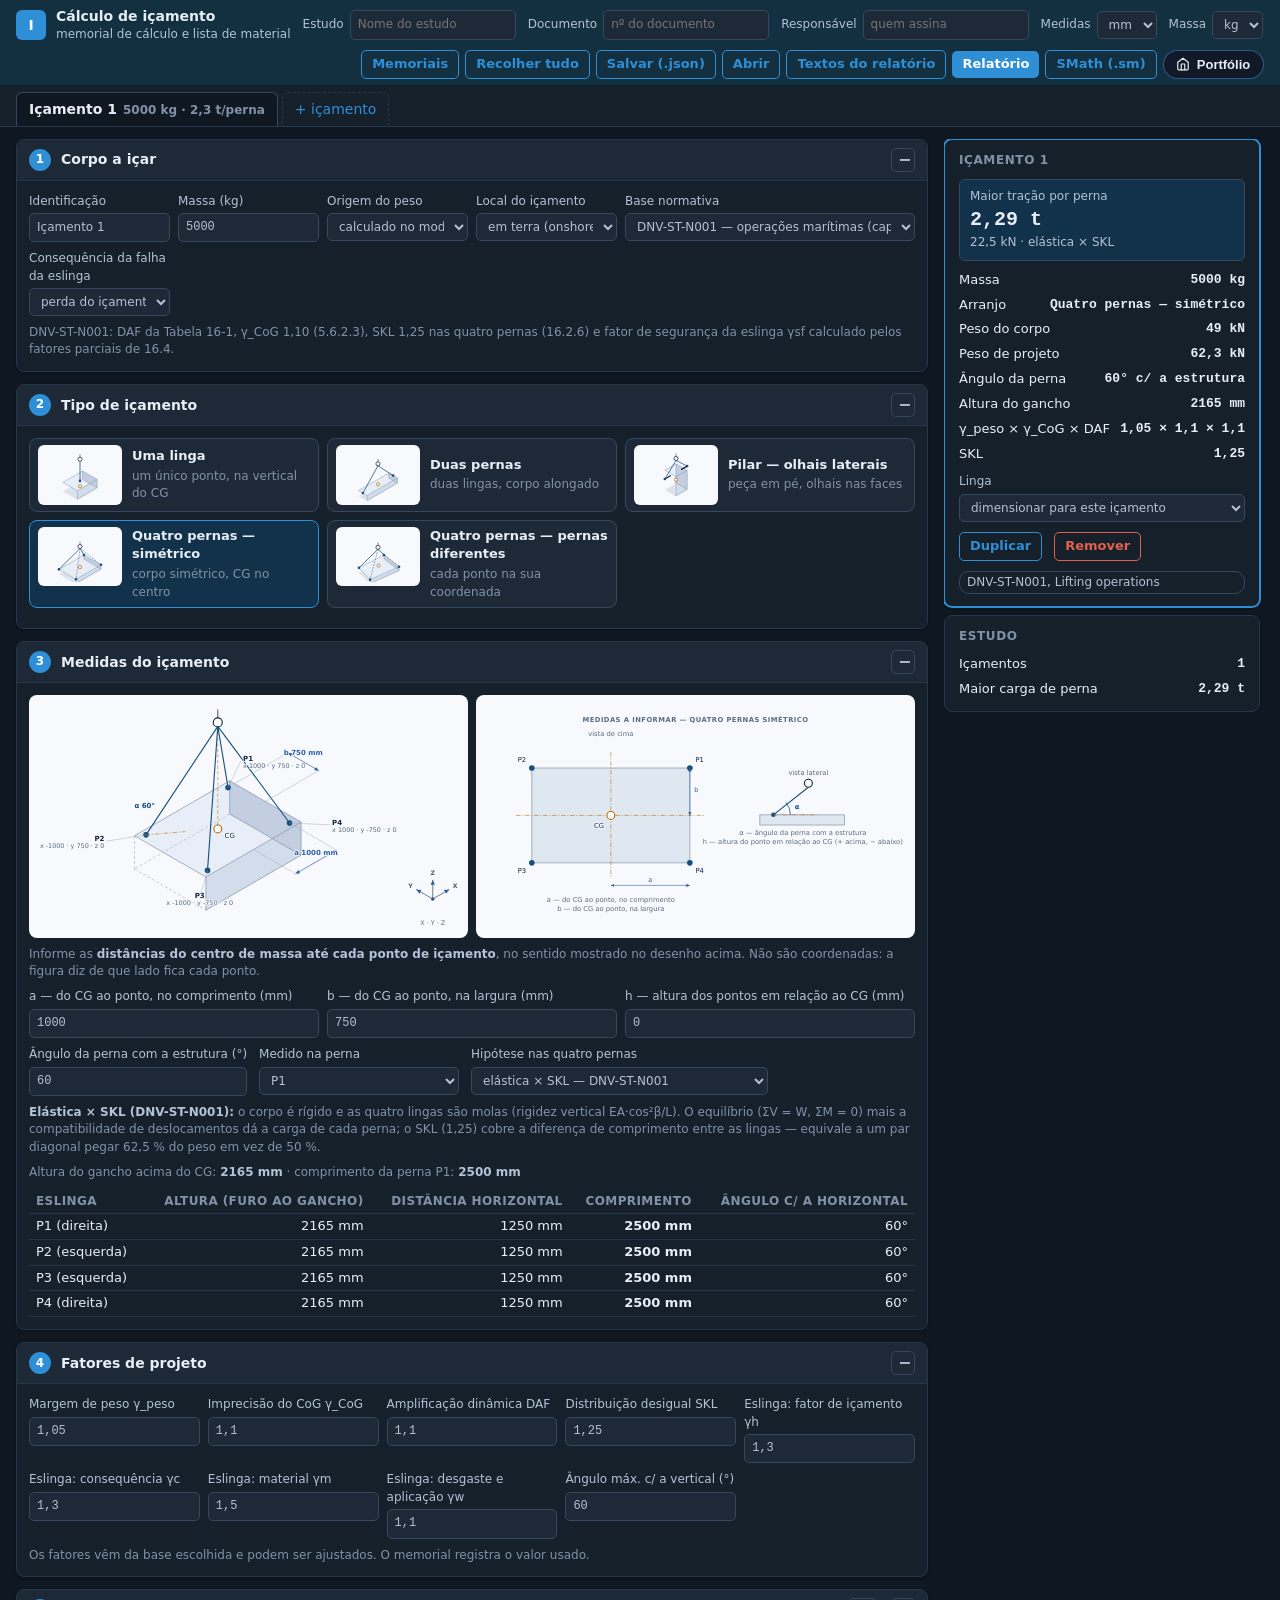
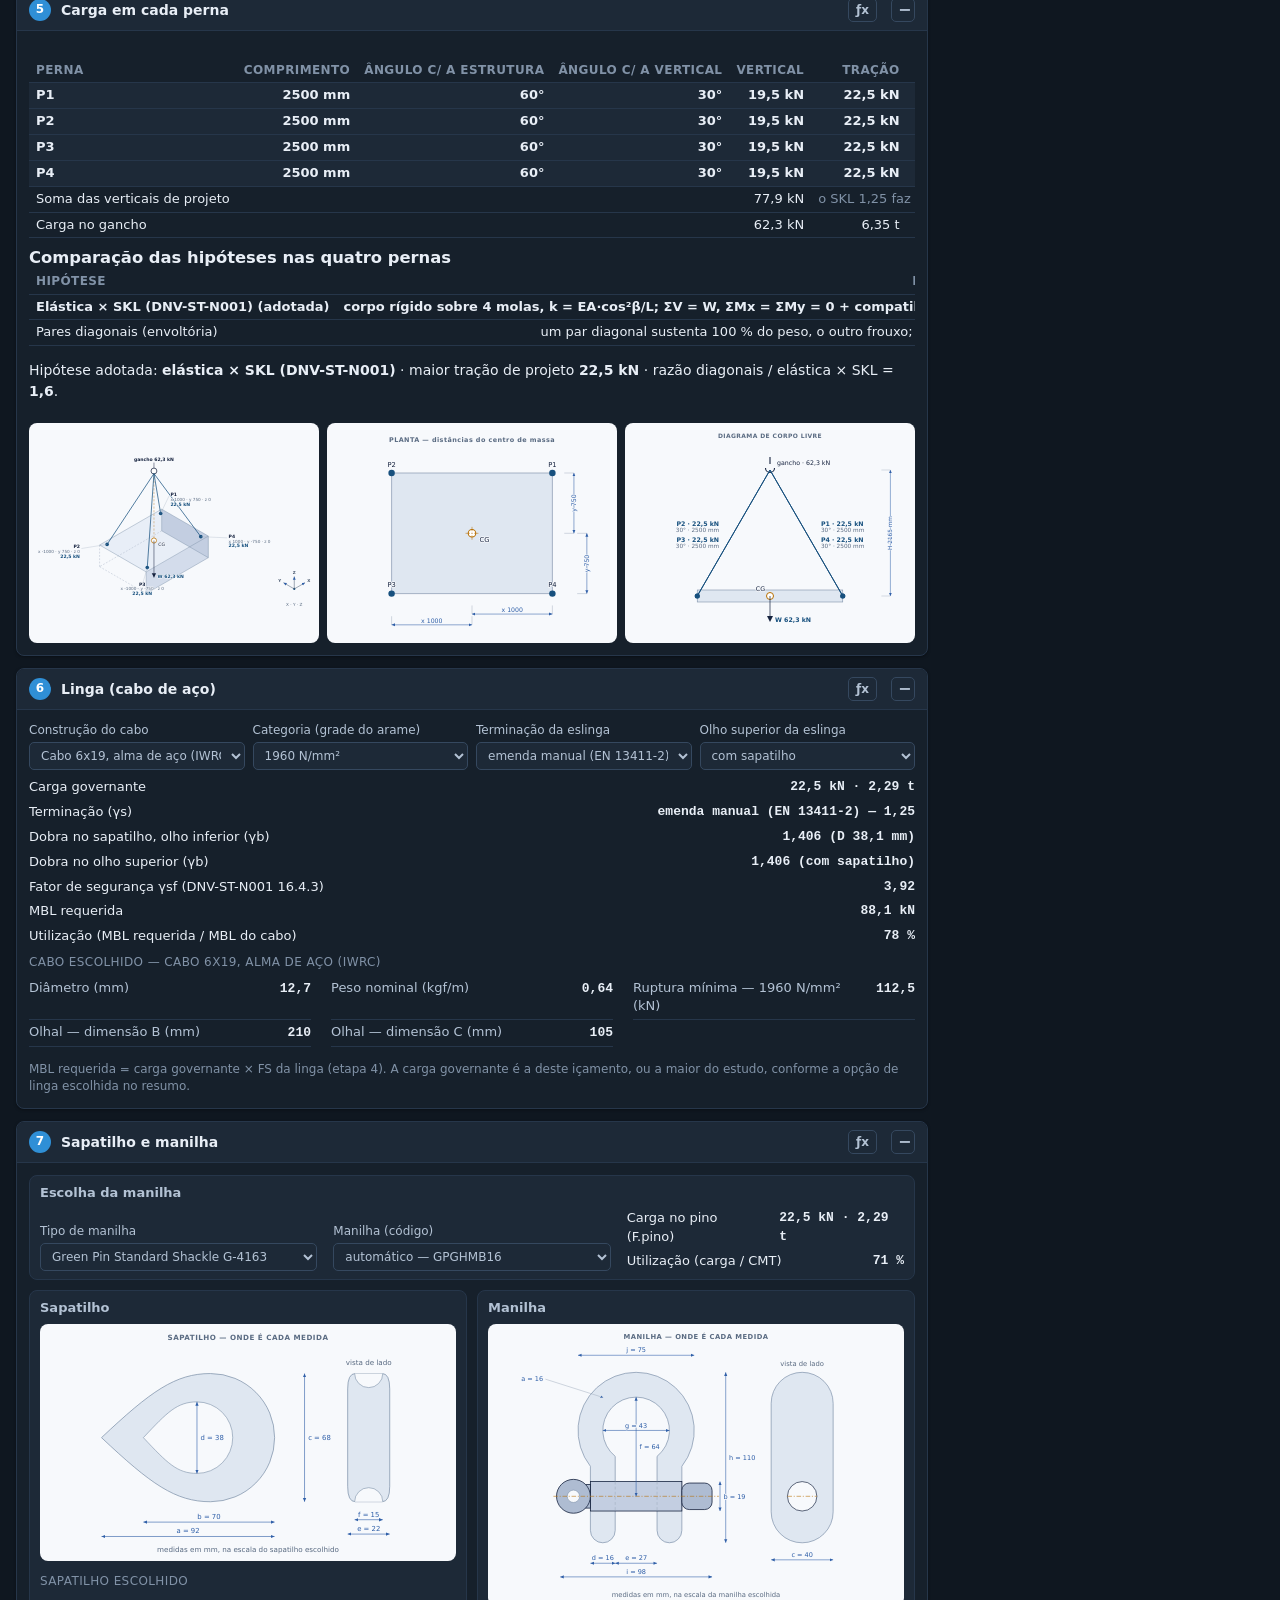
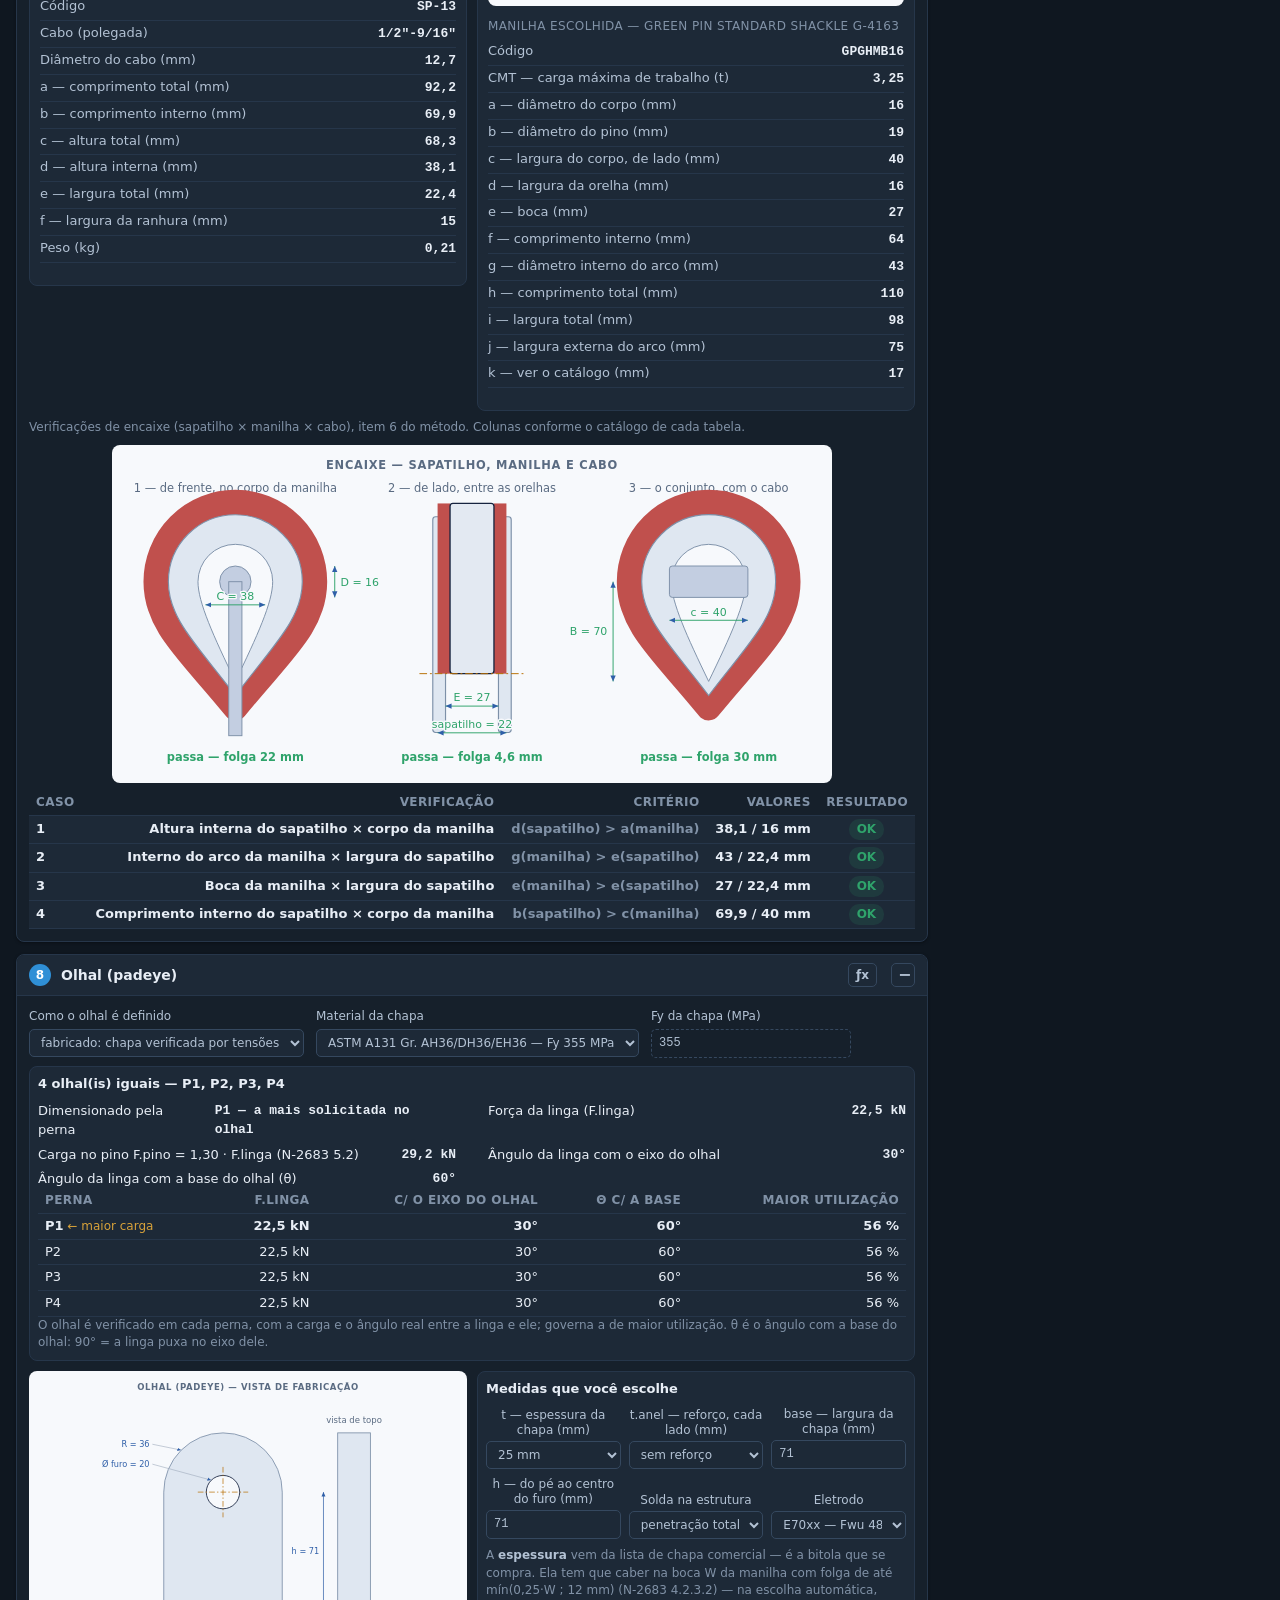
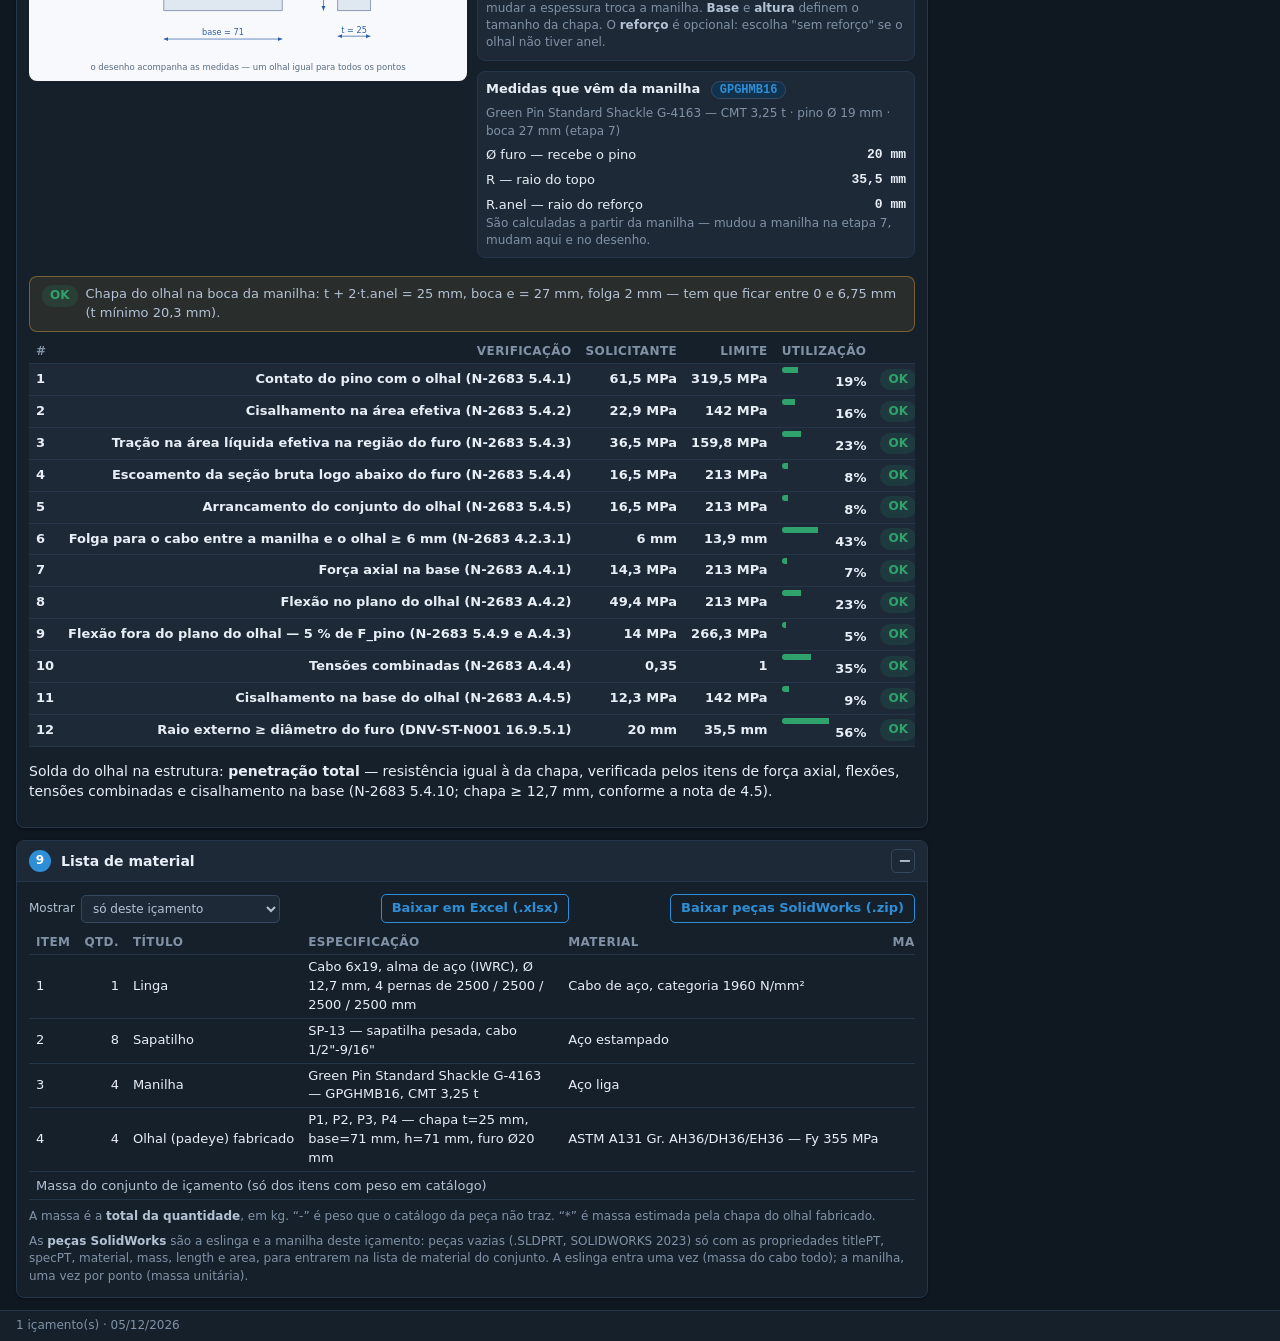
==== commit 4b3bb96a: "feat: relatório final por tema e cálculo pela DNV-ST-N001 e N-2683 Relatório - botão Relatório escol" ====
--- a/site/index.html
+++ b/site/index.html
@@ -5,9 +5,9 @@
   <meta name="viewport" content="width=device-width, initial-scale=1">
   <title>Cálculo de içamento</title>
   <!-- ?v= muda a cada versão: sem isso o navegador segue com o app.js antigo do cache -->
-  <link rel="stylesheet" href="css/base.css?v=20261027h">
-  <link rel="stylesheet" href="css/app.css?v=20261027h">
-  <link rel="stylesheet" href="css/desenho.css?v=20261027h">
+  <link rel="stylesheet" href="css/base.css?v=20261027i">
+  <link rel="stylesheet" href="css/app.css?v=20261027i">
+  <link rel="stylesheet" href="css/desenho.css?v=20261027i">
 </head>
 <body>
 
@@ -44,6 +44,7 @@
       <button type="button" class="bt bt--fantasma" id="bt-dobrar-tudo" title="Recolher ou abrir todas as caixas">Recolher tudo</button>
       <button type="button" class="bt bt--fantasma" id="bt-salvar">Salvar (.json)</button>
       <button type="button" class="bt bt--fantasma" id="bt-abrir">Abrir</button>
+      <button type="button" class="bt bt--fantasma" id="bt-textos" title="Introdução, objetivo, local, guindaste e referências do relatório">Textos do relatório</button>
       <button type="button" class="bt" id="bt-relatorio">Relatório</button>
       <button type="button" class="bt bt--fantasma" id="bt-smath" title="Memorial no SMath Studio: contas nas áreas recolhidas, resultados fora delas">SMath (.sm)</button>
     </div>
@@ -77,8 +78,11 @@
               <option value="onshore" selected>em terra (onshore)</option>
             </select></label>
           <label class="campo campo--2"><span>Base normativa</span><select id="ic-base"></select></label>
-          <label class="campo"><span>Consequência da falha</span>
-            <select id="ic-cons"><option value="normal" selected>normal</option><option value="severa">severa</option></select></label>
+          <label class="campo"><span>Consequência da falha da eslinga</span>
+            <select id="ic-cons">
+              <option value="normal" selected>perda do içamento — γc 1,30 (N001 16.4.5.1)</option>
+              <option value="reduzida">falha de uma eslinga não derruba a carga — γc 1,00 (16.4.5.2)</option>
+            </select></label>
         </div>
         <p class="dica" id="dica-base"></p>
       </section>
@@ -107,7 +111,7 @@
             <label class="campo"><span>Medido na perna</span><select id="ic-perna-ang"></select></label>
             <label class="campo"><span>Hipótese nas quatro pernas</span>
               <select id="ic-hipotese">
-                <option value="elastica" selected>elástica × SKL — DNV-ST-N001 (recomendada)</option>
+                <option value="elastica" selected>elástica × SKL — DNV-ST-N001</option>
                 <option value="diagonais">pares diagonais — envoltória conservadora</option>
               </select></label>
           </div>
@@ -149,6 +153,14 @@
                 <option value="1960" selected>1960 N/mm²</option>
                 <option value="2160">2160 N/mm²</option>
               </select></label>
+            <label class="campo"><span>Terminação da eslinga</span><select id="ic-linga-term"></select></label>
+            <label class="campo"><span>Olho superior da eslinga</span>
+              <select id="ic-linga-topo">
+                <option value="sapatilho" selected>com sapatilho</option>
+                <option value="gancho">direto no gancho ou elo</option>
+              </select></label>
+            <label class="campo"><span>D do gancho ou elo no apoio do olho (mm)</span>
+              <input type="text" inputmode="decimal" id="ic-linga-dtopo"></label>
           </div>
           <div id="resultado-linga"></div>
           <p class="dica">MBL requerida = carga governante × FS da linga (etapa 4). A carga governante é a
@@ -161,7 +173,7 @@
         <div class="etapa__corpo">
           <div id="resultado-sapatilho-manilha"></div>
           <p class="dica">Verificações de encaixe (sapatilho × manilha × cabo), item 6 do método.
-            Colunas conforme o catálogo de cada tabela; conferir fisicamente antes de comprar.</p>
+            Colunas conforme o catálogo de cada tabela.</p>
           <figure class="fig-topo" id="fig-encaixe"></figure>
           <table class="tab" id="tab-encaixe"></table>
         </div>
@@ -215,35 +227,61 @@
     <aside class="resumo" id="resumo"></aside>
   </main>
 
+  <!-- relatório de todos os içamentos: uma cópia das etapas de cada um, só no papel -->
+  <div class="impressao-todos" id="impressao-todos" aria-hidden="true"></div>
+
+  <!-- referências: fecham o relatório impresso -->
+  <section class="capa-fim" id="rel-referencias" aria-hidden="true"></section>
+
+  <dialog class="dlg dlg--largo" id="dlg-textos">
+    <form method="dialog">
+      <h2 class="dlg__titulo">Textos do relatório</h2>
+      <p>Entram como capítulos no relatório impresso e no SMath. Campo vazio não aparece.</p>
+      <div class="dlg__campos" id="textos-campos"></div>
+      <div class="dlg__acoes"><button type="submit" class="bt" value="ok">Fechar</button></div>
+    </form>
+  </dialog>
+
+  <dialog class="dlg" id="dlg-relatorio">
+    <form method="dialog">
+      <h2 class="dlg__titulo">Relatório</h2>
+      <p>Quais içamentos entram no relatório?</p>
+      <div class="dlg__acoes">
+        <button type="submit" class="bt" value="todos" id="rel-todos">Todos os içamentos</button>
+        <button type="submit" class="bt bt--fantasma" value="atual" id="rel-atual">Só o içamento aberto</button>
+        <button type="submit" class="bt bt--fantasma" value="cancelar">Cancelar</button>
+      </div>
+    </form>
+  </dialog>
+
   <footer class="rodape">
-    <span>Valores de referência: conferir com a norma contratada e o catálogo vigente do fabricante</span>
     <span id="rodape-dir"></span>
   </footer>
 
   <!-- dados -->
-  <script src="data/fatores.js?v=20261027h"></script>
-  <script src="data/manilhas.js?v=20261027h"></script>
-  <script src="data/olhais.js?v=20261027h"></script>
-  <script src="data/chapas.js?v=20261027h"></script>
-  <script src="data/acos.js?v=20261027h"></script>
-  <script src="data/simbolos.js?v=20261027h"></script>
-  <script src="data/lingas.js?v=20261027h"></script>
-  <script src="data/sapatilhos.js?v=20261027h"></script>
+  <script src="data/fatores.js?v=20261027i"></script>
+  <script src="data/manilhas.js?v=20261027i"></script>
+  <script src="data/olhais.js?v=20261027i"></script>
+  <script src="data/chapas.js?v=20261027i"></script>
+  <script src="data/acos.js?v=20261027i"></script>
+  <script src="data/simbolos.js?v=20261027i"></script>
+  <script src="data/lingas.js?v=20261027i"></script>
+  <script src="data/sapatilhos.js?v=20261027i"></script>
 
   <!-- núcleo -->
-  <script src="js/core/fmt.js?v=20261027h"></script>
-  <script src="js/core/xlsx.js?v=20261027h"></script>
-  <script src="data/sldprt-modelo.js?v=20261027h"></script>
-  <script src="js/core/sldprt.js?v=20261027h"></script>
-  <script src="js/core/smath-export.js?v=20261027h"></script>
-  <script src="js/calc/cargas.js?v=20261027h"></script>
-  <script src="js/calc/rigging.js?v=20261027h"></script>
+  <script src="js/core/fmt.js?v=20261027i"></script>
+  <script src="js/core/xlsx.js?v=20261027i"></script>
+  <script src="data/sldprt-modelo.js?v=20261027i"></script>
+  <script src="js/core/sldprt.js?v=20261027i"></script>
+  <script src="js/core/smath-export.js?v=20261027i"></script>
+  <script src="js/calc/cargas.js?v=20261027i"></script>
+  <script src="js/calc/rigging.js?v=20261027i"></script>
 
   <!-- interface -->
-  <script src="js/ui/figuras.js?v=20261027h"></script>
-  <script src="js/ui/iso3d.js?v=20261027h"></script>
-  <script src="js/ui/fbd.js?v=20261027h"></script>
-  <script src="js/ui/app.js?v=20261027h"></script>
+  <script src="js/ui/figuras.js?v=20261027i"></script>
+  <script src="js/ui/iso3d.js?v=20261027i"></script>
+  <script src="js/ui/fbd.js?v=20261027i"></script>
+  <script src="js/ui/app.js?v=20261027i"></script>
 <!-- === Botao de volta ao portfolio - cole antes de </body> === -->
 <a id="mr-portfolio-btn" href="https://matheusmerlim1.github.io/" target="_blank" rel="noopener"
    aria-label="Abrir o portf&oacute;lio de Matheus Raposo" title="Ver todos os meus projetos">
--- a/site/css/app.css
+++ b/site/css/app.css
@@ -37,6 +37,19 @@
 .bt:hover { filter: brightness(1.08); }
 .bt--fantasma { background: transparent; color: var(--c-acento); border: 1px solid var(--c-acento); }
 .bt--peq { padding: 4px 10px; font-weight: 600; font-size: var(--t-sm); }
+/* ---------------------------------------------------------- diálogo (escolha do relatório) */
+.dlg {
+  border: 1px solid var(--c-linha-forte); border-radius: var(--raio); padding: 18px 20px;
+  background: var(--c-superficie); color: var(--c-texto); max-width: min(440px, calc(100vw - 32px));
+}
+.dlg::backdrop { background: rgba(0, 0, 0, .45); }
+.dlg__titulo { margin: 0 0 6px; font-size: 1.15rem; }
+.dlg p { margin: 0 0 14px; color: var(--c-texto-2); }
+.dlg__acoes { display: flex; flex-wrap: wrap; gap: 8px; }
+.dlg--largo { width: min(680px, calc(100vw - 32px)); max-width: none; }
+.dlg__campos { display: grid; gap: 10px; margin-bottom: 14px; max-height: 65vh; overflow: auto; }
+.campo--texto { display: grid; gap: 4px; }
+.campo--texto textarea { width: 100%; resize: vertical; font: inherit; }
 .bt--risco { background: transparent; color: var(--c-erro); border: 1px solid var(--c-erro); }
 
 /* ---------------------------------------------------------- abas dos içamentos */
@@ -192,7 +205,7 @@
 .tab tbody tr:hover td { background: var(--c-superficie-2); }
 /* linha de verificação em destaque sobre o seu memorial */
 .tab tbody tr:has(+ tr.linha-formula) td { background: var(--c-superficie-2); font-weight: 600; }
-.tab td.num { font-family: var(--fonte-mono); }
+.tab td.num { font-variant-numeric: tabular-nums; }
 .tab--pontos input { width: 96px; text-align: right; }
 /* Ficha técnica: uma grade que se reparte em colunas conforme a largura, com o valor
    colado no rótulo. Como tabela, o valor ia parar do outro lado da linha. */
--- a/site/css/desenho.css
+++ b/site/css/desenho.css
@@ -40,6 +40,7 @@
 .dw .cota text { fill: #2f5fa8; font-size: 11.5px; }
 
 .capa { display: none; }
+.impressao-todos, .capa-fim { display: none; }
 
 /* texto que substitui cada campo no papel (preenchido por espelharCampos, em app.js) */
 .valor-impresso { display: none; }
@@ -98,10 +99,19 @@
 
   /* ---- capa */
   .capa { display: block; margin-bottom: 9mm; }
+
+  /* ---- relatório de todos os içamentos: no lugar das etapas do aberto, as cópias de cada
+     um, cada içamento começando numa folha */
+  body.rel-todos .folha { display: none !important; }
+  body.rel-todos .impressao-todos { display: block; }
+  .rel-icamento { break-before: page; page-break-before: always; }
+  .rel-icamento__titulo { font-size: 15pt; margin: 0 0 6mm; color: #000; }
   .capa__titulo { font-size: 17pt; margin-bottom: 5mm; }
   .capa__id { max-width: 120mm; margin-bottom: 4mm; }
   .capa__id td:first-child { color: #444; width: 34mm; }
   .capa__nota { font-size: 9pt; color: #333; margin-top: 4mm; }
+  .capa__texto { white-space: pre-line; font-size: 10pt; color: #000; margin: 0 0 3mm; }
+  .capa-fim { display: block; margin-top: 7mm; }
 
   /* ---- dados informados: "Rótulo: valor", em duas colunas, como texto */
   .grade, .grade--4, .linha-campos {
@@ -114,10 +124,13 @@
   /* campo de digitar não vai para o papel, em lugar nenhum (nem dentro de tabela):
      sai o texto espelhado ao lado dele */
   .etapas input:not([type=checkbox]):not([type=radio]), .etapas select, .etapas textarea { display: none !important; }
-  td > .valor-impresso { display: inline; font-weight: 400; font-family: var(--fonte-mono); }
+  td > .valor-impresso { display: inline; font-weight: 400; font-variant-numeric: tabular-nums; }
   td:has(> .valor-impresso) { text-align: right; }
   .valor-impresso { display: inline; color: #000; font-weight: 600; }
   .campo[style*="display: none"], .campo[style*="display:none"] { display: none !important; }
+
+  /* ---- tipo de içamento não vai para o papel: o arranjo já está no resumo da capa */
+  .etapa[data-etapa="2"] { display: none !important; }
 
   /* ---- arranjo escolhido: só ele, sem o cartão */
   .tipos { display: block; }
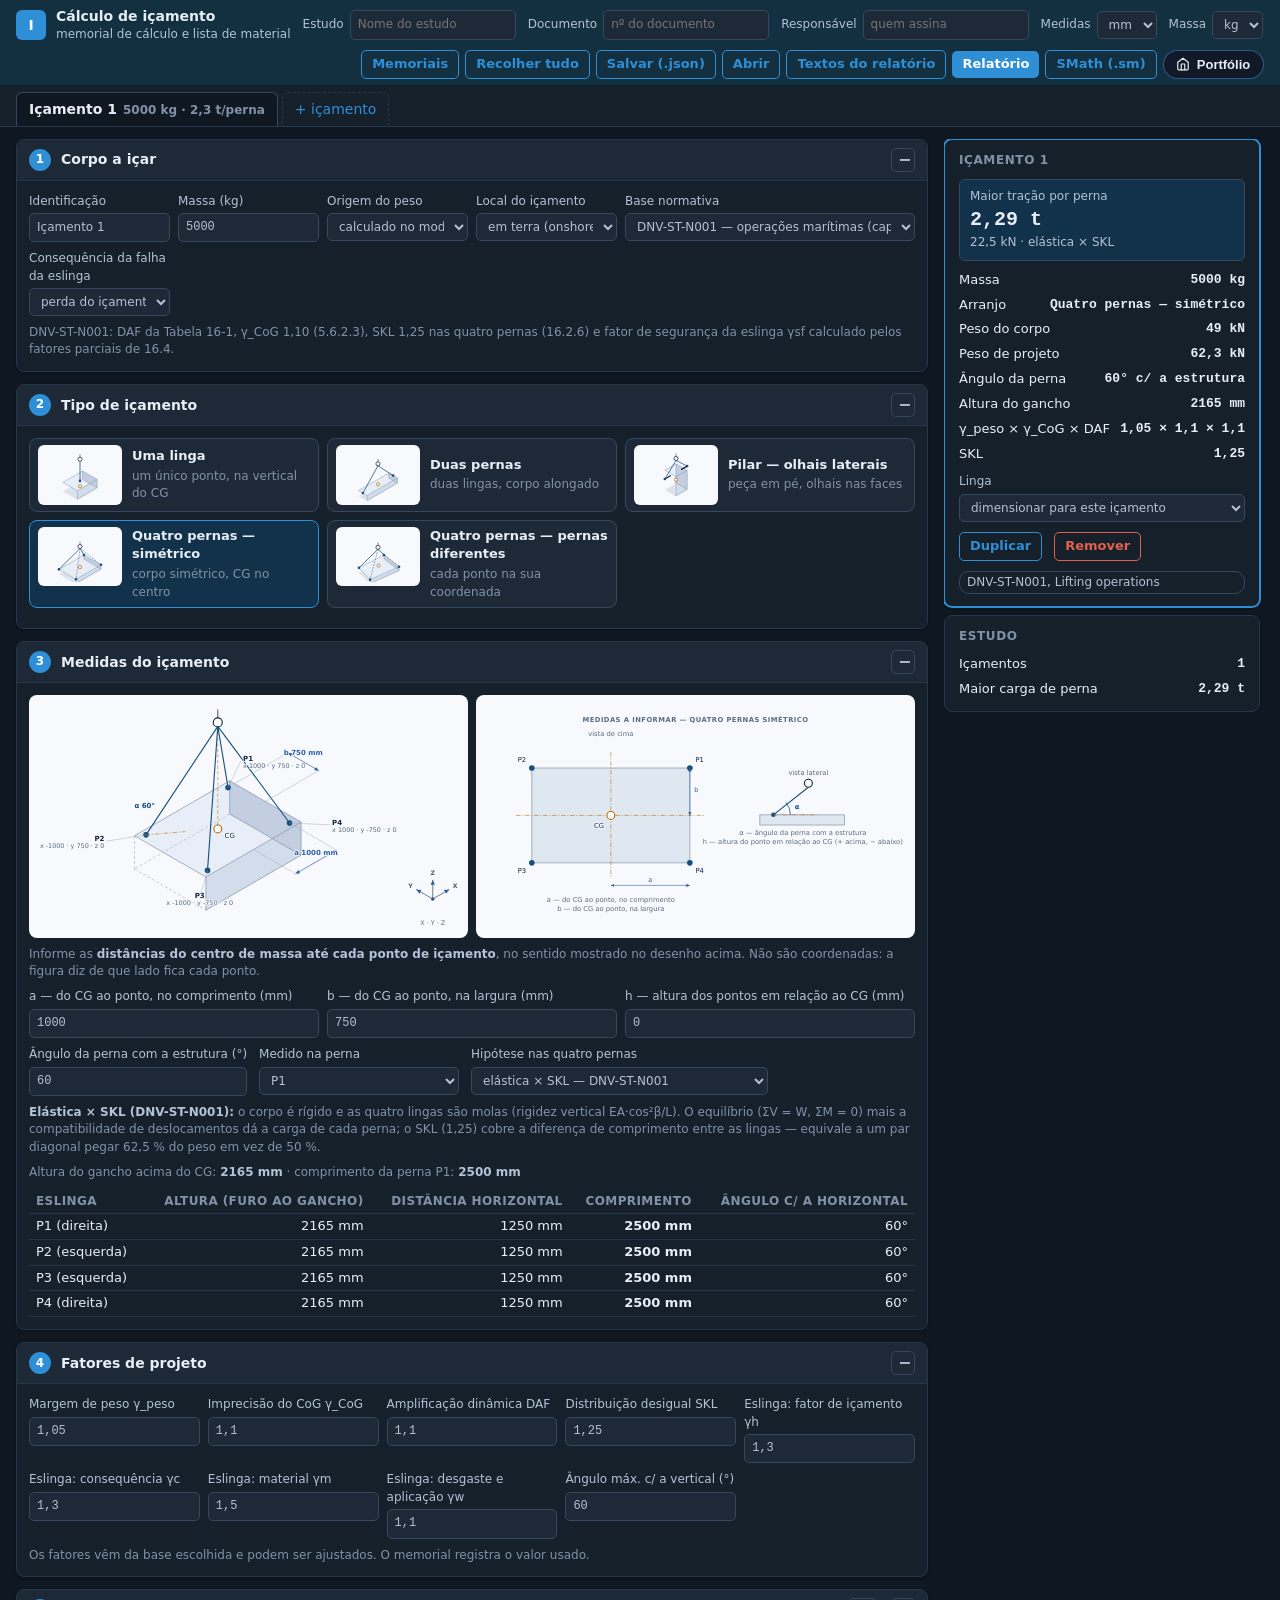
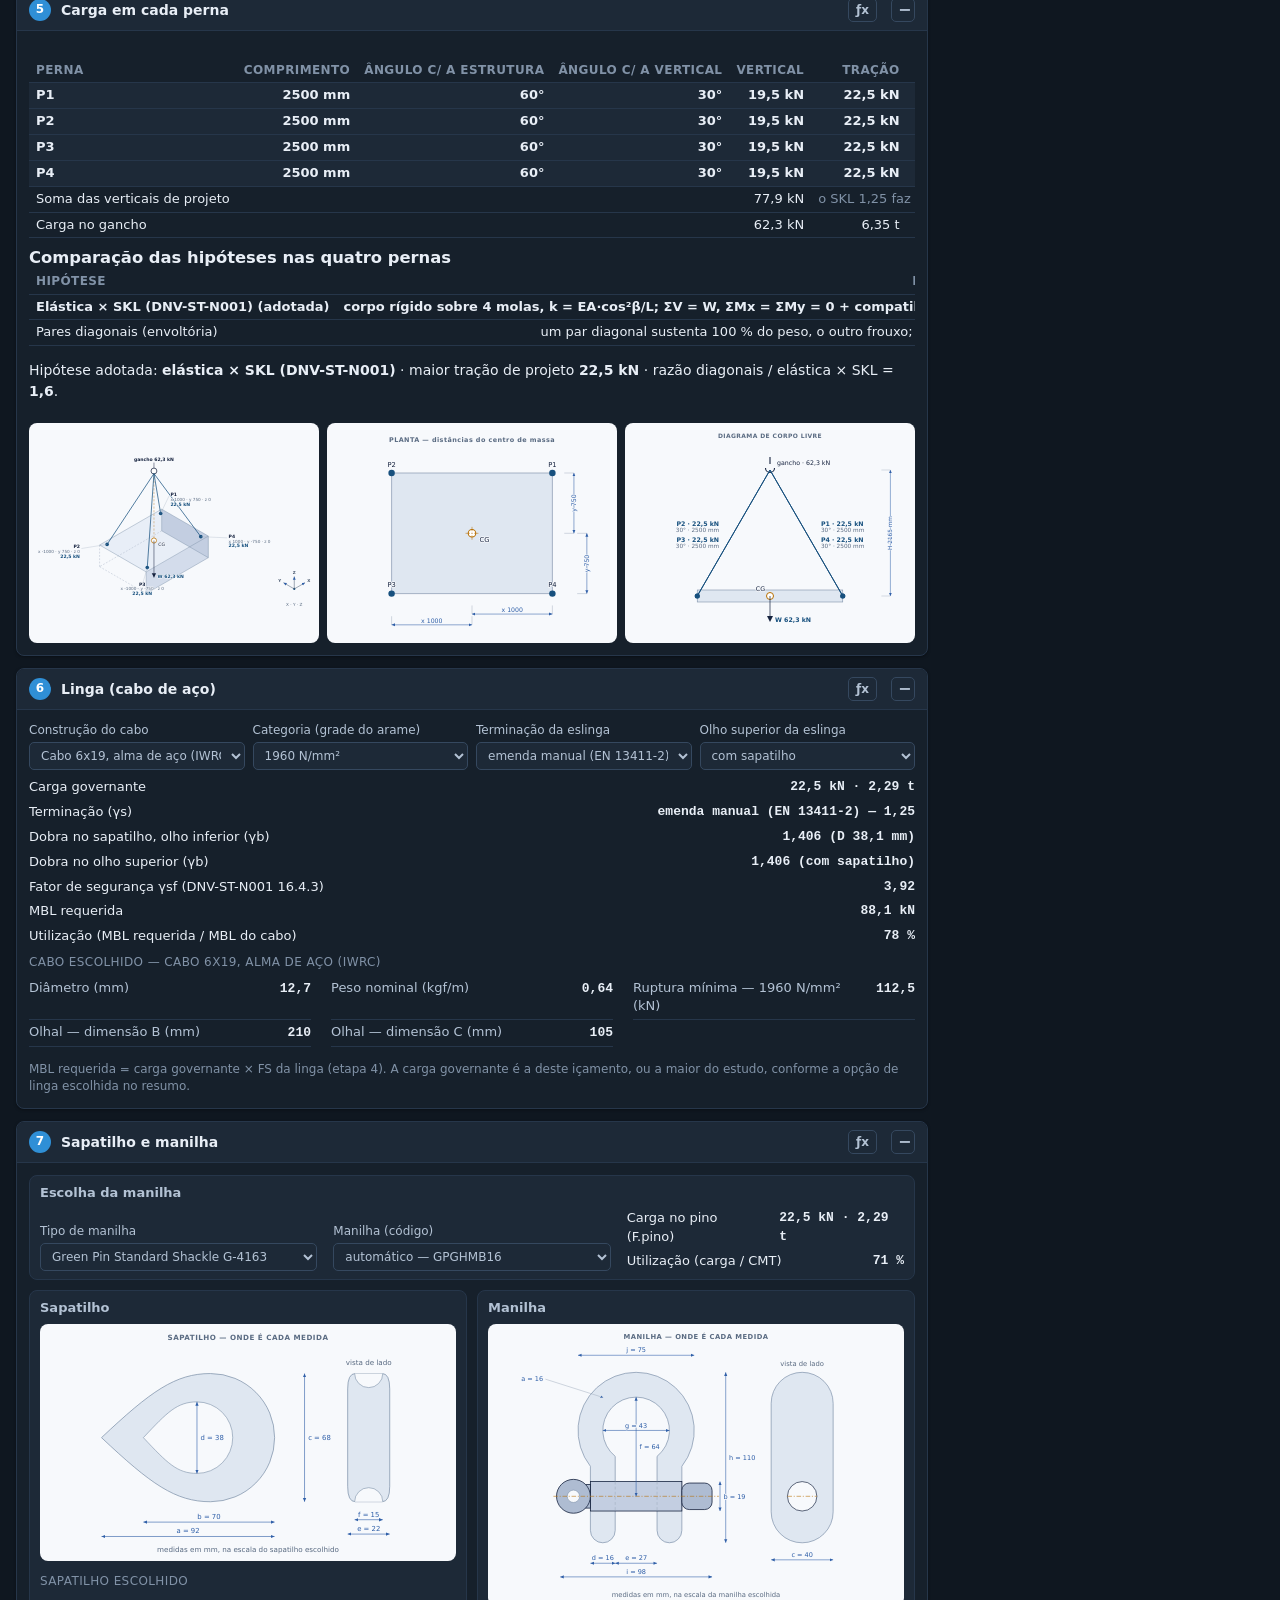
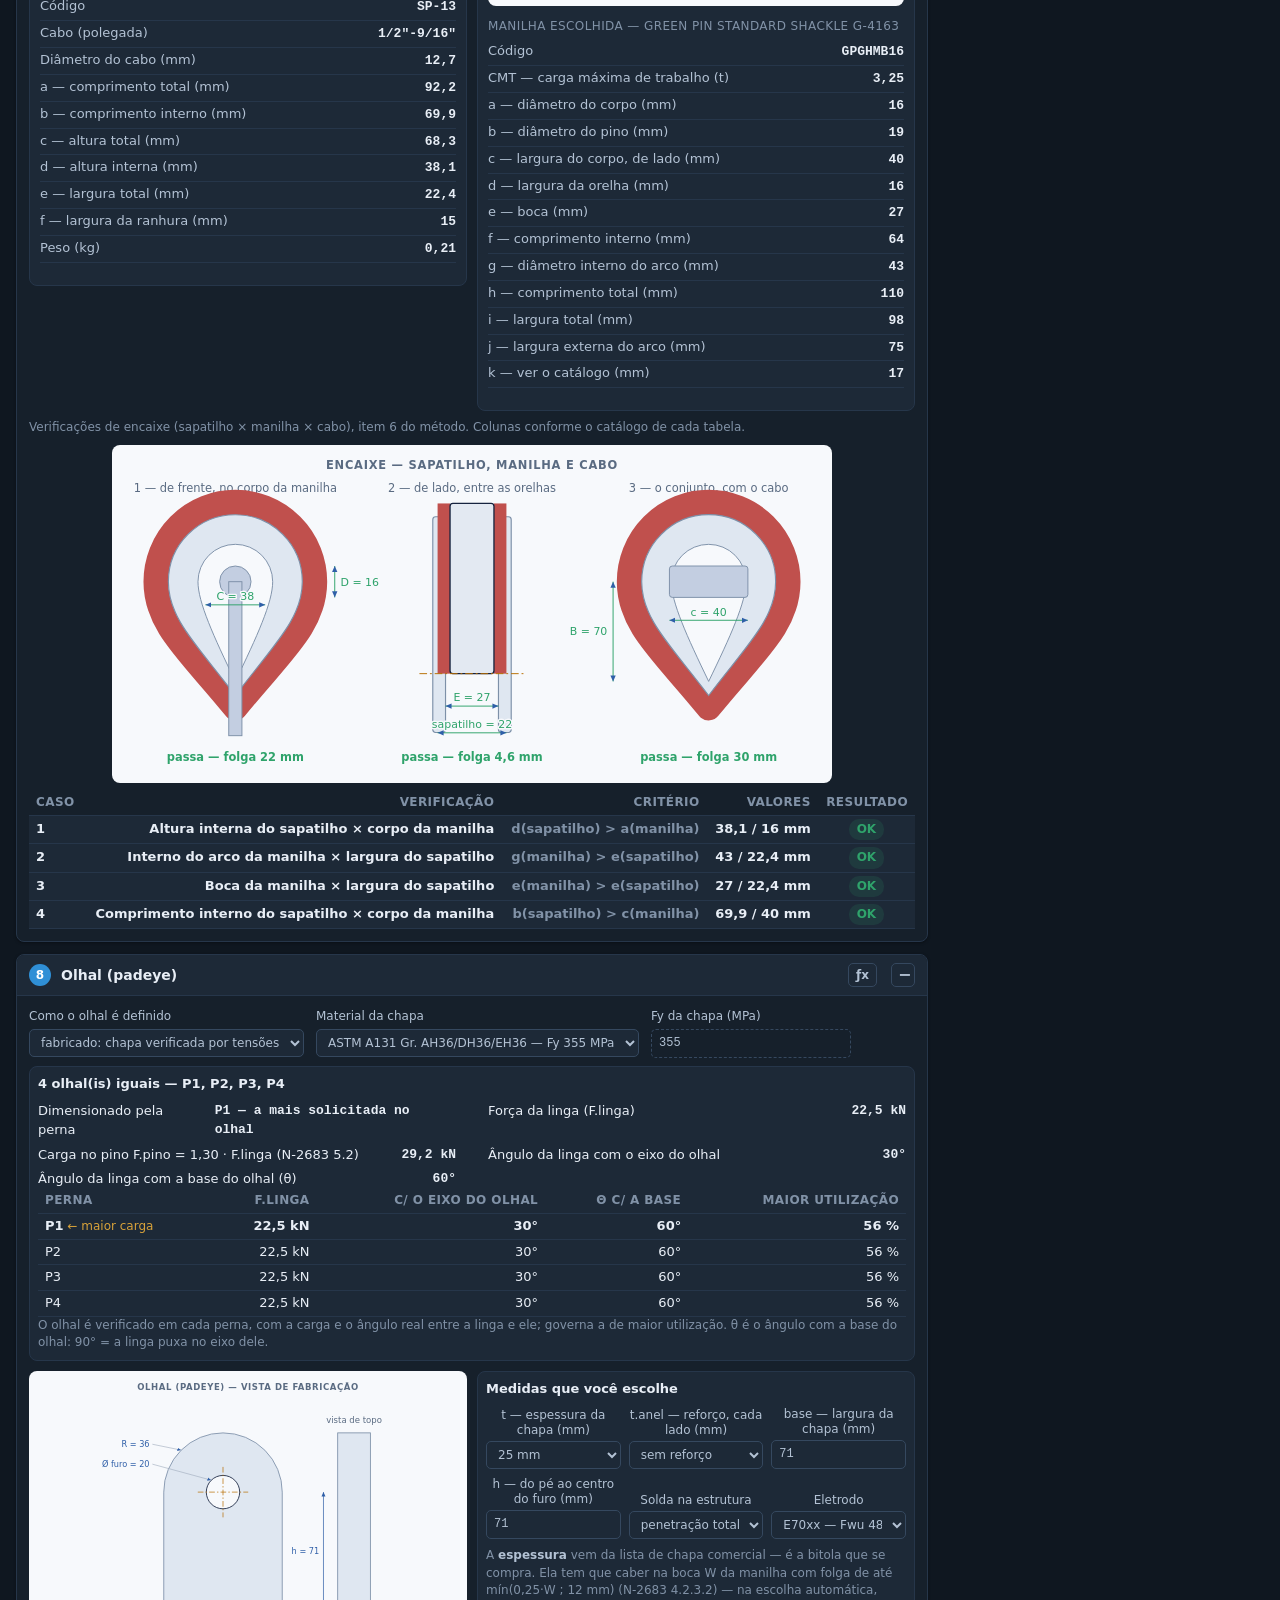
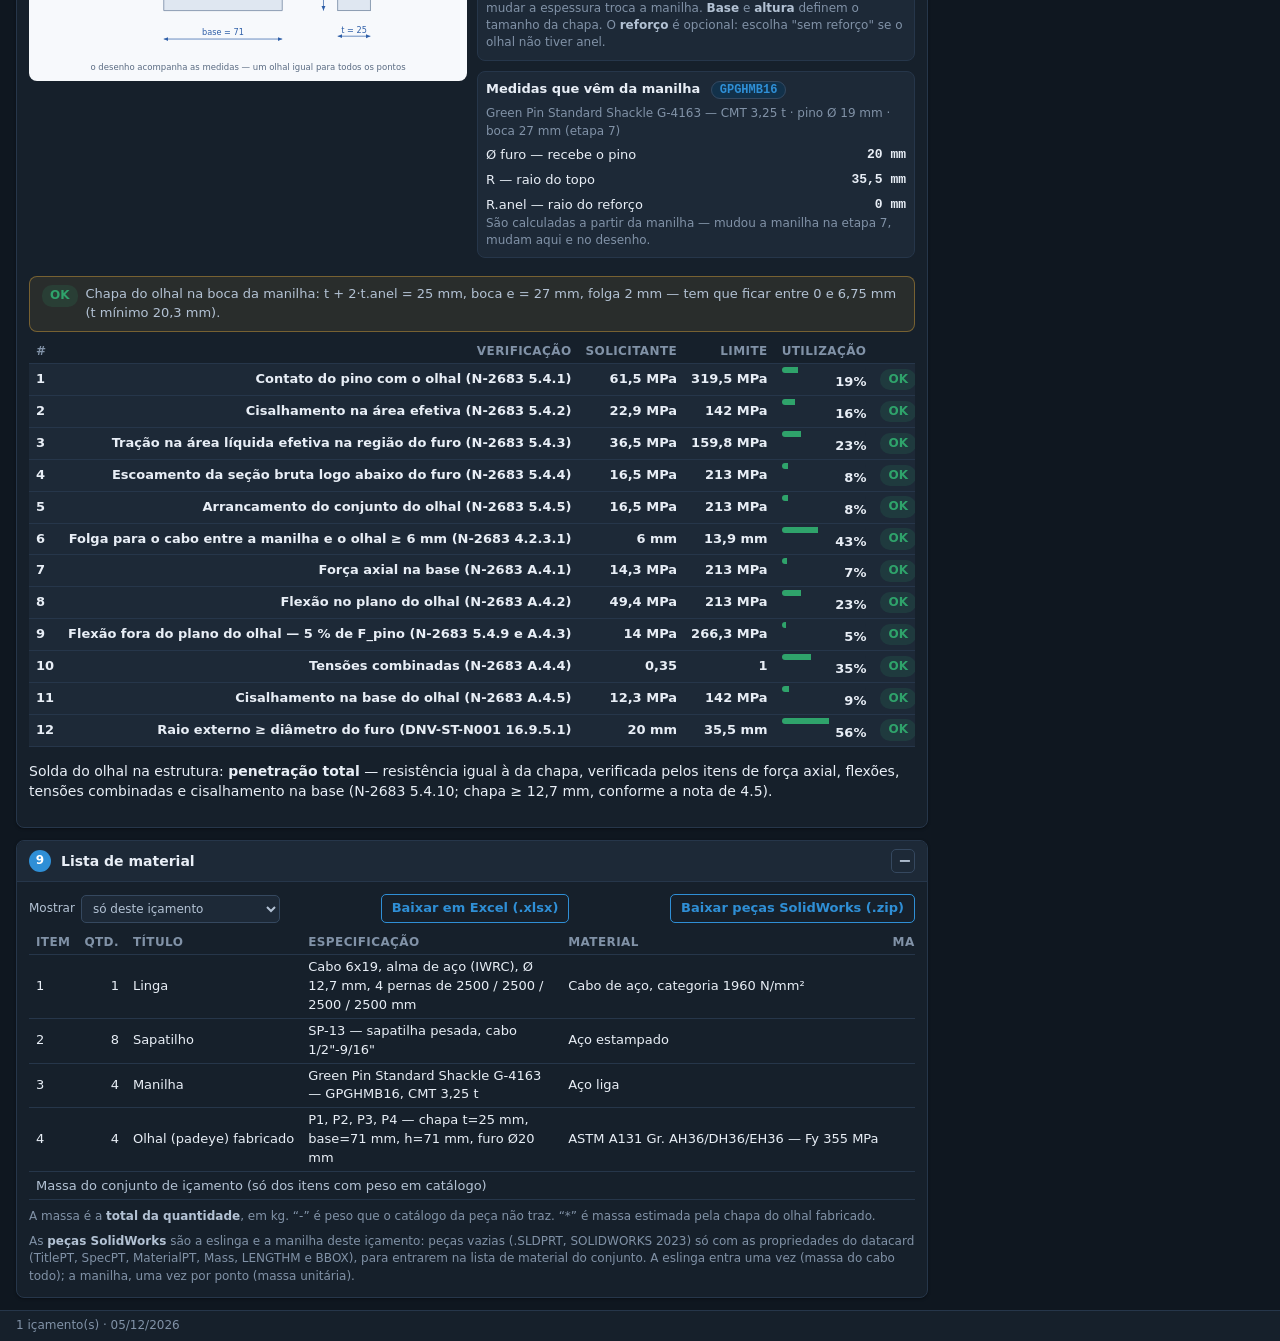
==== commit 1a85f6a3: "feat: peças SolidWorks com as propriedades do datacard A eslinga e a manilha saem com TitlePT, SpecP" ====
--- a/site/index.html
+++ b/site/index.html
@@ -216,8 +216,8 @@
           <table class="tab tab--material" id="tab-material"></table>
           <p class="dica" id="material-nota"></p>
           <p class="dica so-tela">As <b>peças SolidWorks</b> são a eslinga e a manilha deste içamento:
-            peças vazias (.SLDPRT, SOLIDWORKS 2023) só com as propriedades titlePT, specPT, material, mass,
-            length e area, para entrarem na lista de material do conjunto. A eslinga entra uma vez (massa
+            peças vazias (.SLDPRT, SOLIDWORKS 2023) só com as propriedades do datacard (TitlePT, SpecPT,
+            MaterialPT, Mass, LENGTHM e BBOX), para entrarem na lista de material do conjunto. A eslinga entra uma vez (massa
             do cabo todo); a manilha, uma vez por ponto (massa unitária).</p>
         </div>
       </section>
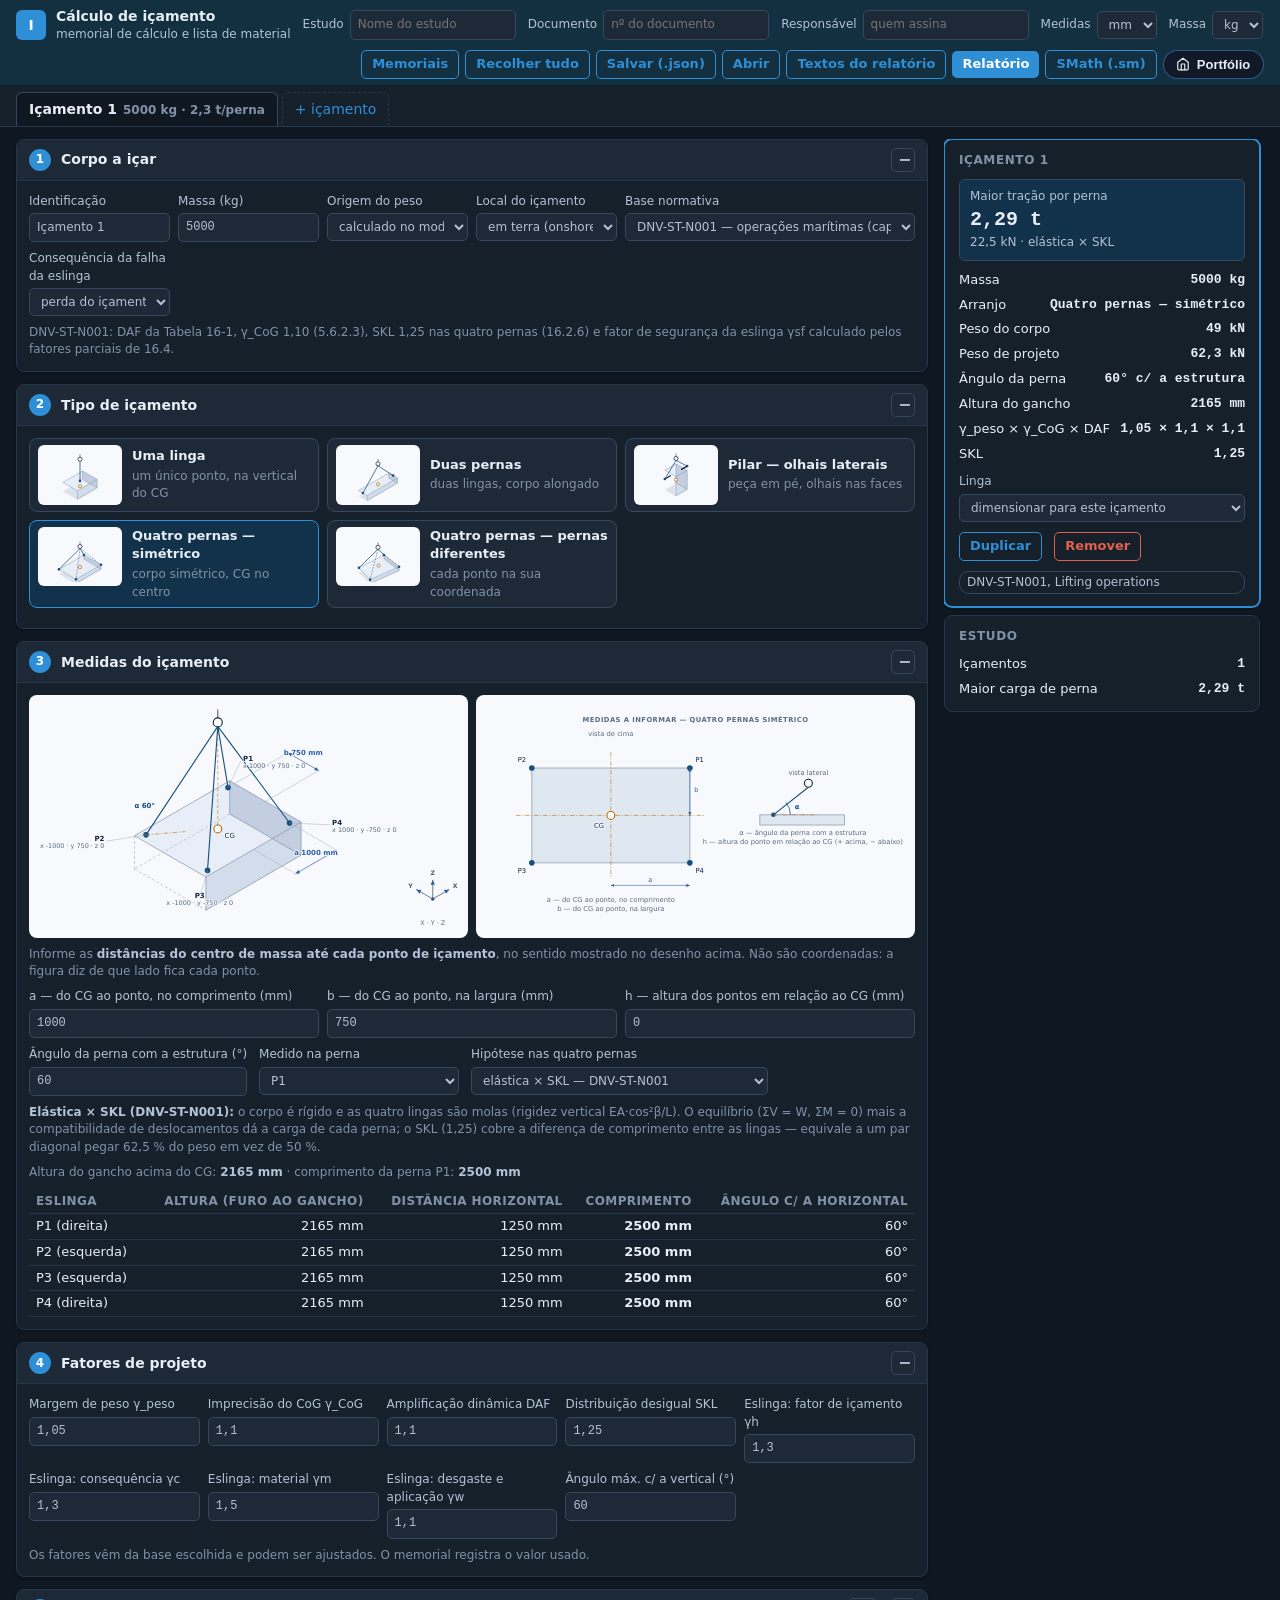
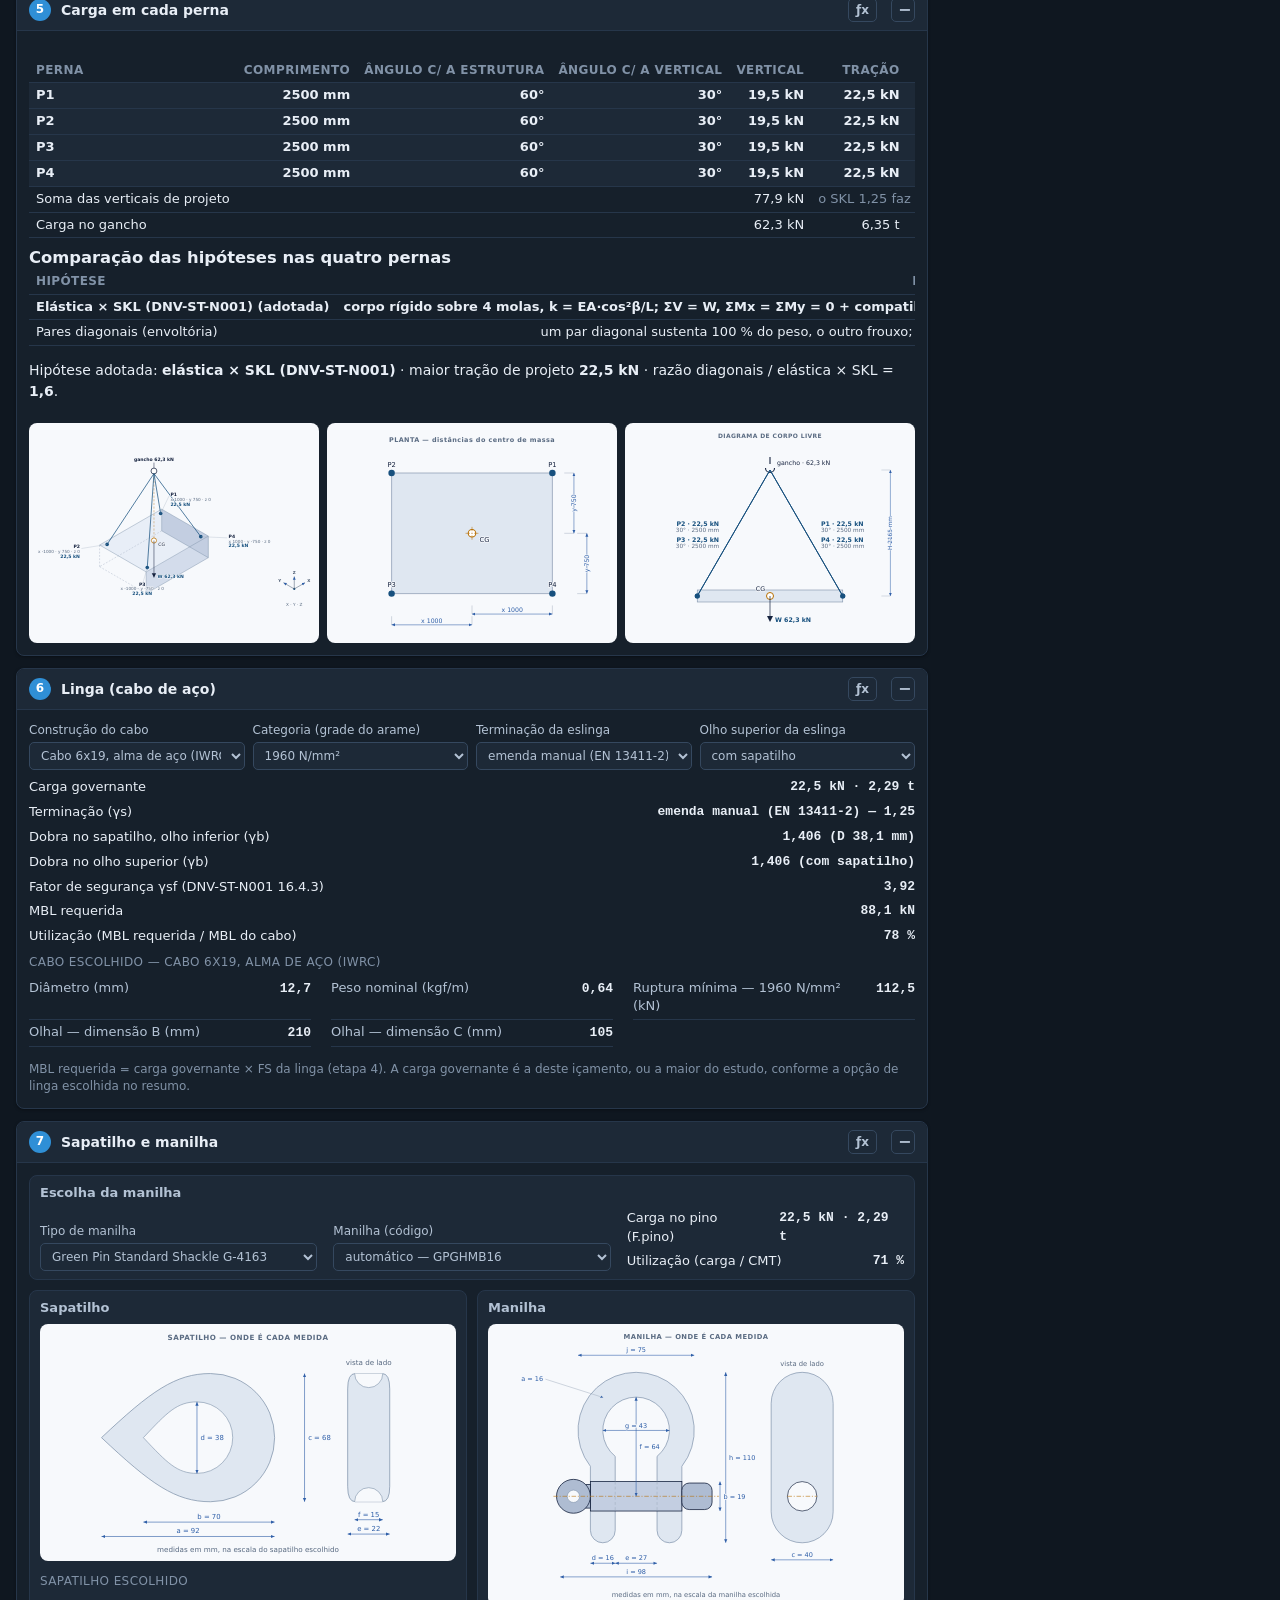
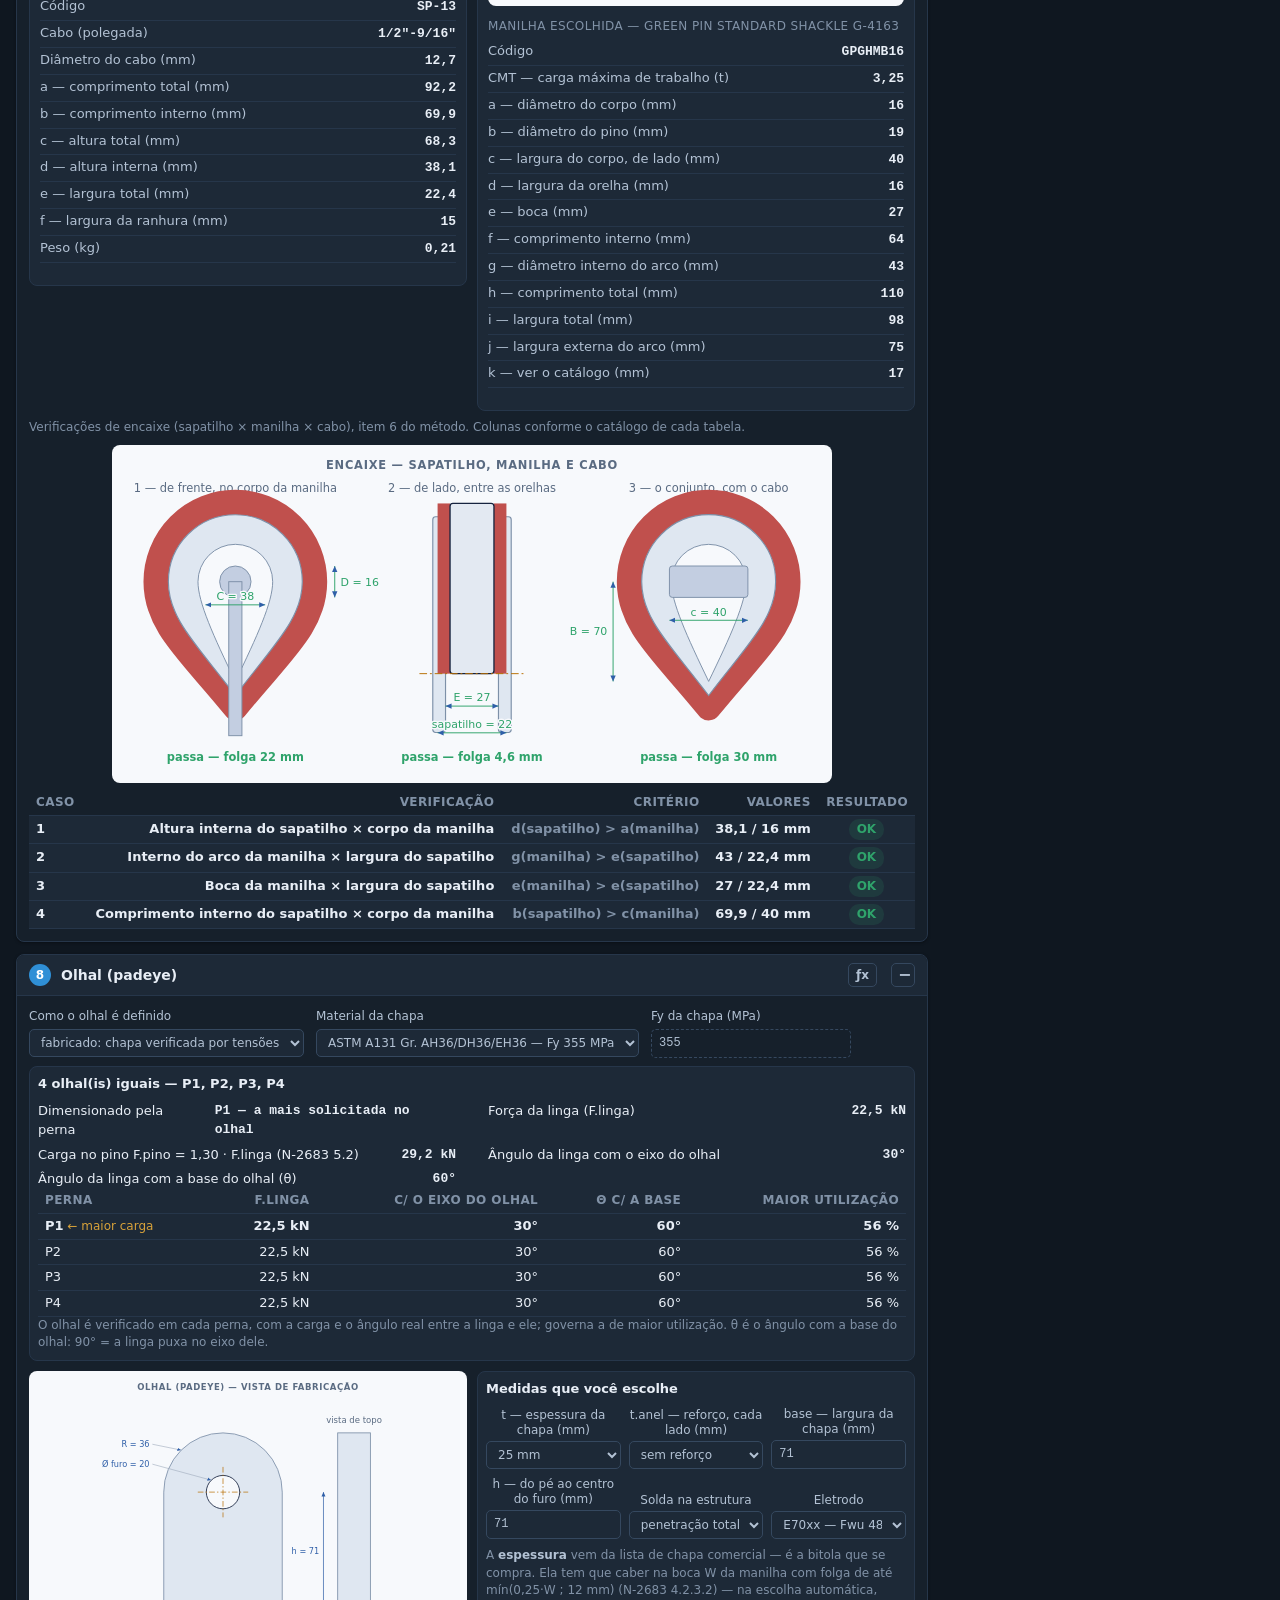
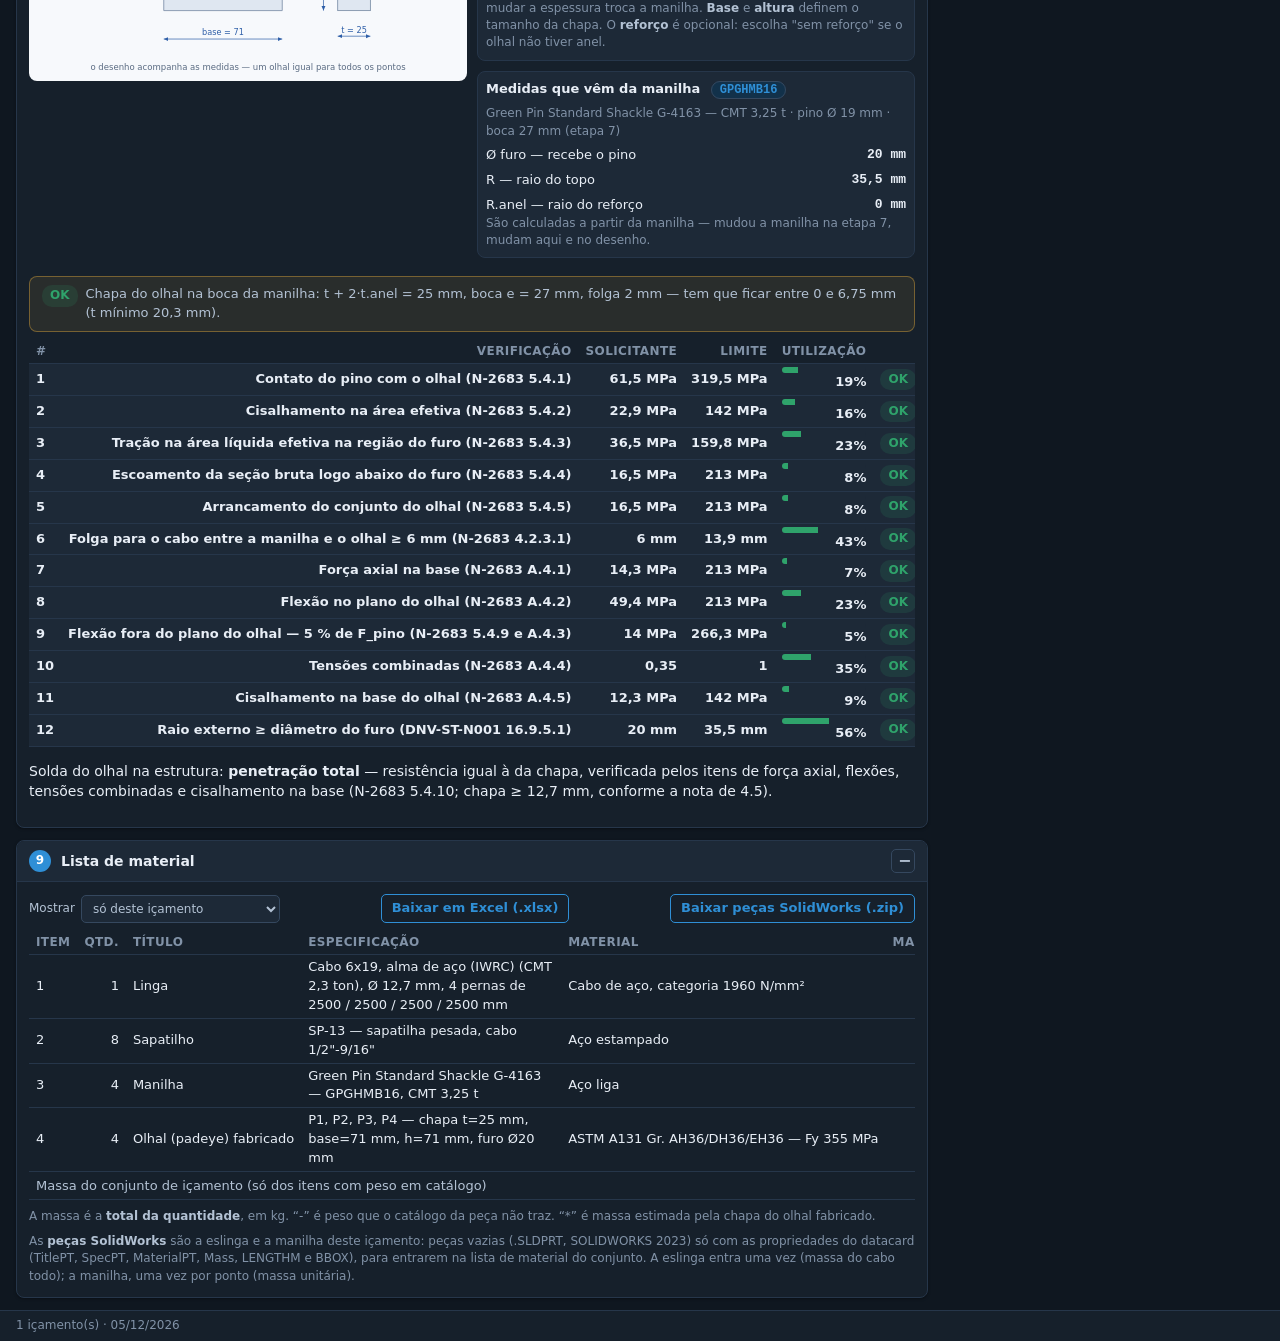
==== commit 64e82bf9: "fix: lista de material mostra a CMT da linga Especificação da linga passa a sair como "Cabo 6x19, al" ====
--- a/site/index.html
+++ b/site/index.html
@@ -5,9 +5,9 @@
   <meta name="viewport" content="width=device-width, initial-scale=1">
   <title>Cálculo de içamento</title>
   <!-- ?v= muda a cada versão: sem isso o navegador segue com o app.js antigo do cache -->
-  <link rel="stylesheet" href="css/base.css?v=20261027i">
-  <link rel="stylesheet" href="css/app.css?v=20261027i">
-  <link rel="stylesheet" href="css/desenho.css?v=20261027i">
+  <link rel="stylesheet" href="css/base.css?v=20261028a">
+  <link rel="stylesheet" href="css/app.css?v=20261028a">
+  <link rel="stylesheet" href="css/desenho.css?v=20261028a">
 </head>
 <body>
 
@@ -259,29 +259,29 @@
   </footer>
 
   <!-- dados -->
-  <script src="data/fatores.js?v=20261027i"></script>
-  <script src="data/manilhas.js?v=20261027i"></script>
-  <script src="data/olhais.js?v=20261027i"></script>
-  <script src="data/chapas.js?v=20261027i"></script>
-  <script src="data/acos.js?v=20261027i"></script>
-  <script src="data/simbolos.js?v=20261027i"></script>
-  <script src="data/lingas.js?v=20261027i"></script>
-  <script src="data/sapatilhos.js?v=20261027i"></script>
+  <script src="data/fatores.js?v=20261028a"></script>
+  <script src="data/manilhas.js?v=20261028a"></script>
+  <script src="data/olhais.js?v=20261028a"></script>
+  <script src="data/chapas.js?v=20261028a"></script>
+  <script src="data/acos.js?v=20261028a"></script>
+  <script src="data/simbolos.js?v=20261028a"></script>
+  <script src="data/lingas.js?v=20261028a"></script>
+  <script src="data/sapatilhos.js?v=20261028a"></script>
 
   <!-- núcleo -->
-  <script src="js/core/fmt.js?v=20261027i"></script>
-  <script src="js/core/xlsx.js?v=20261027i"></script>
-  <script src="data/sldprt-modelo.js?v=20261027i"></script>
-  <script src="js/core/sldprt.js?v=20261027i"></script>
-  <script src="js/core/smath-export.js?v=20261027i"></script>
-  <script src="js/calc/cargas.js?v=20261027i"></script>
-  <script src="js/calc/rigging.js?v=20261027i"></script>
+  <script src="js/core/fmt.js?v=20261028a"></script>
+  <script src="js/core/xlsx.js?v=20261028a"></script>
+  <script src="data/sldprt-modelo.js?v=20261028a"></script>
+  <script src="js/core/sldprt.js?v=20261028a"></script>
+  <script src="js/core/smath-export.js?v=20261028a"></script>
+  <script src="js/calc/cargas.js?v=20261028a"></script>
+  <script src="js/calc/rigging.js?v=20261028a"></script>
 
   <!-- interface -->
-  <script src="js/ui/figuras.js?v=20261027i"></script>
-  <script src="js/ui/iso3d.js?v=20261027i"></script>
-  <script src="js/ui/fbd.js?v=20261027i"></script>
-  <script src="js/ui/app.js?v=20261027i"></script>
+  <script src="js/ui/figuras.js?v=20261028a"></script>
+  <script src="js/ui/iso3d.js?v=20261028a"></script>
+  <script src="js/ui/fbd.js?v=20261028a"></script>
+  <script src="js/ui/app.js?v=20261029a"></script>
 <!-- === Botao de volta ao portfolio - cole antes de </body> === -->
 <a id="mr-portfolio-btn" href="https://matheusmerlim1.github.io/" target="_blank" rel="noopener"
    aria-label="Abrir o portf&oacute;lio de Matheus Raposo" title="Ver todos os meus projetos">
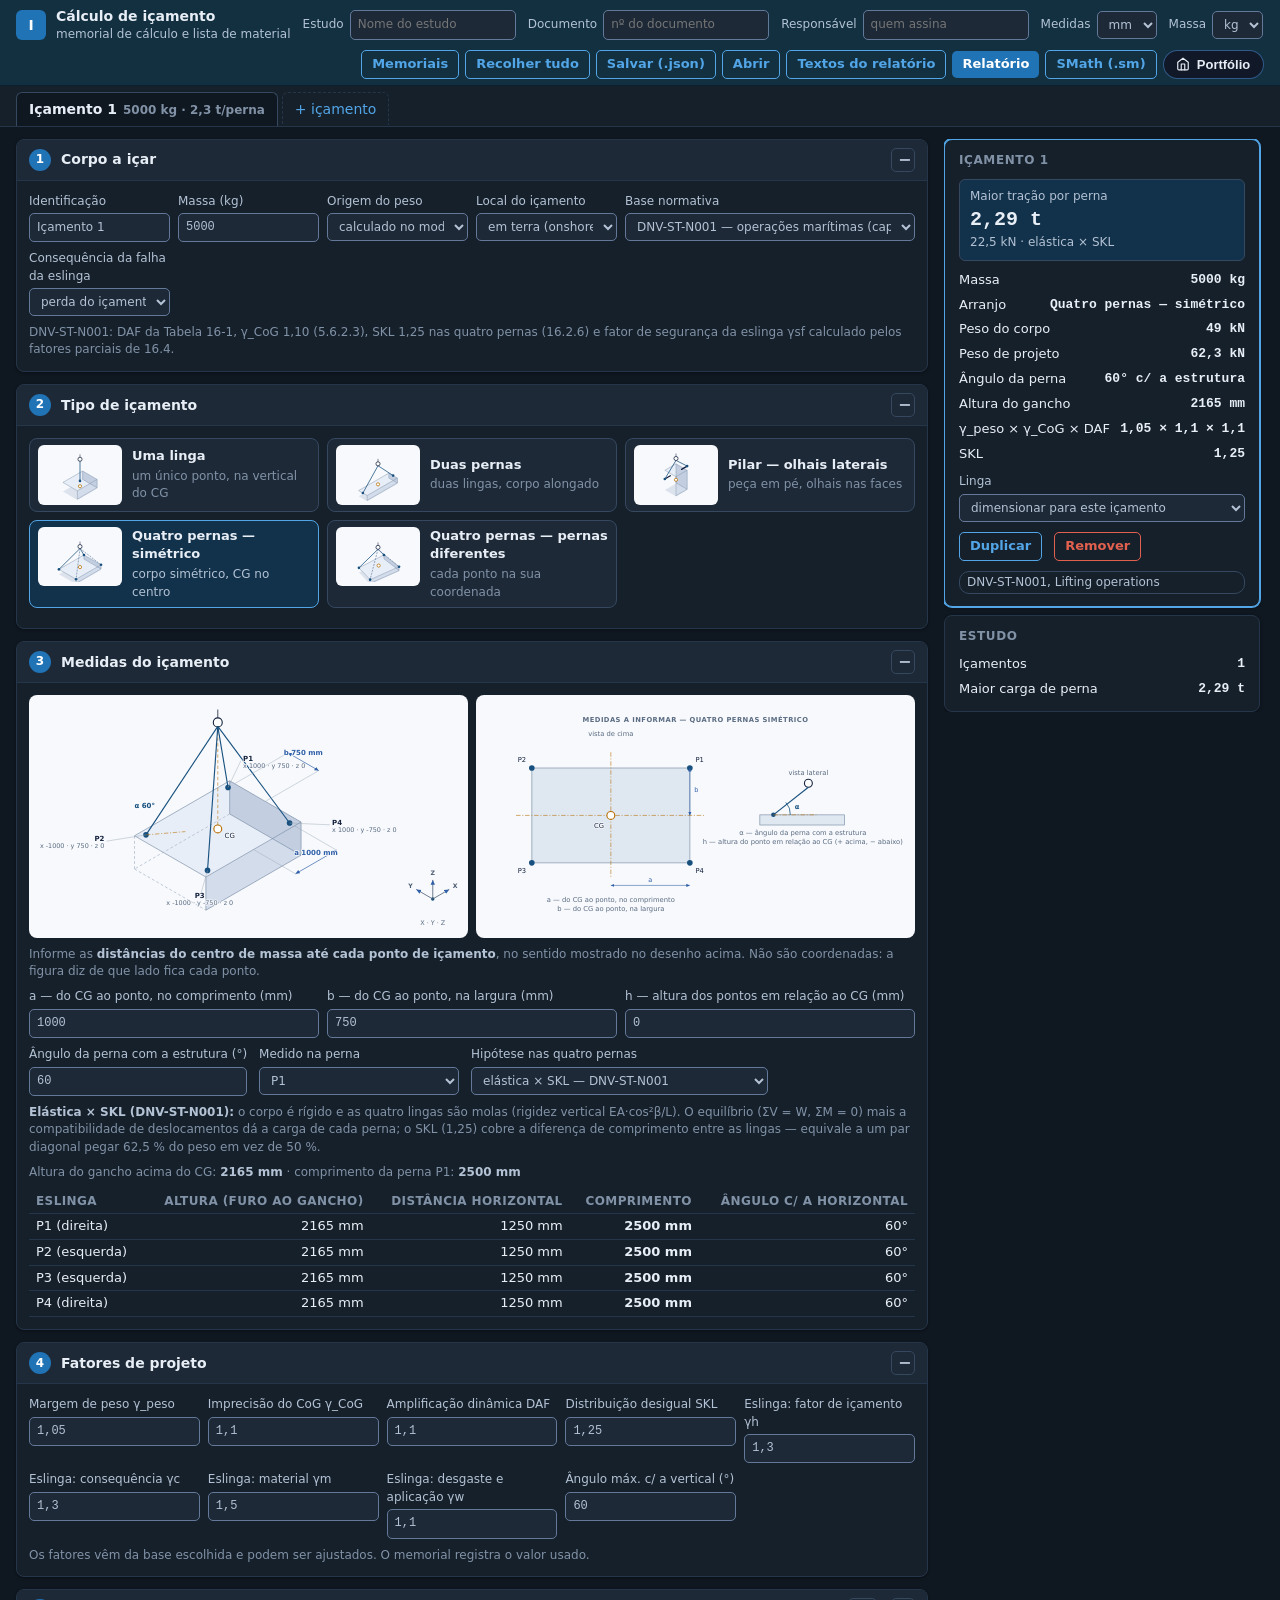
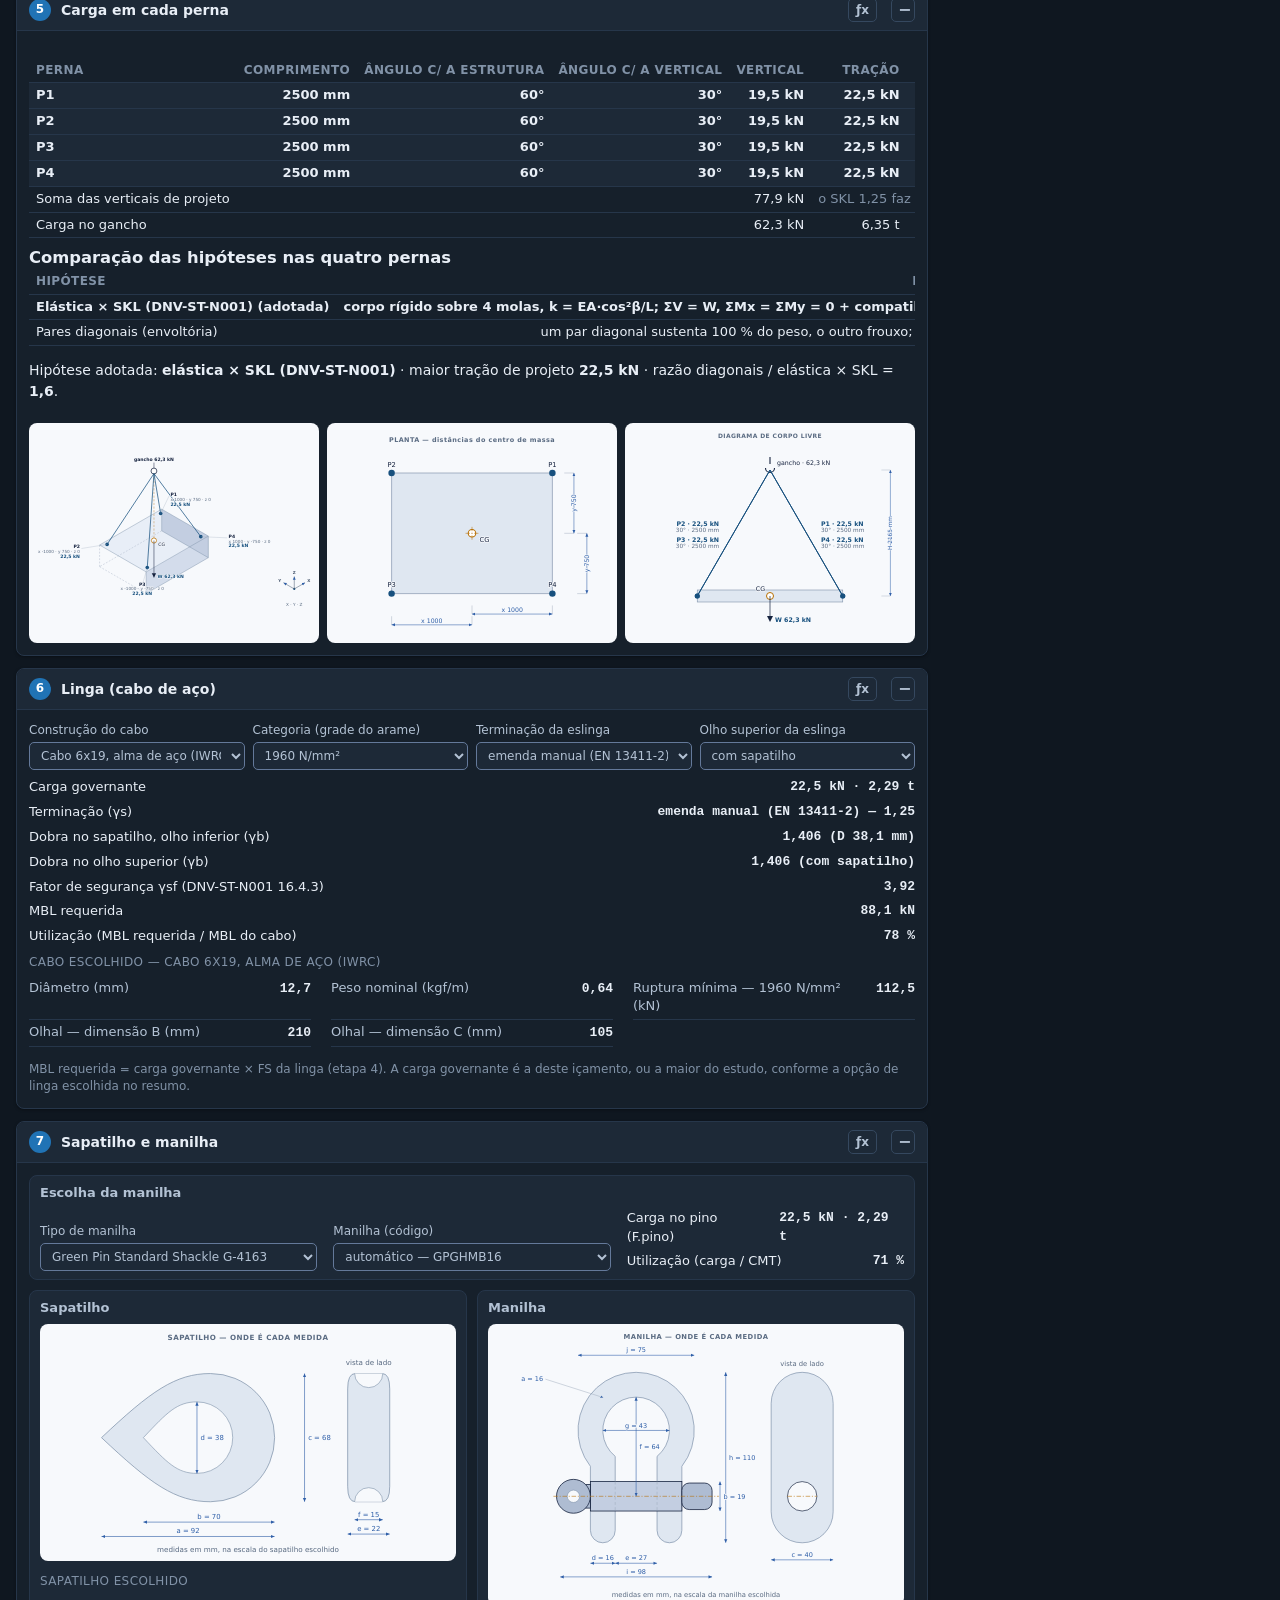
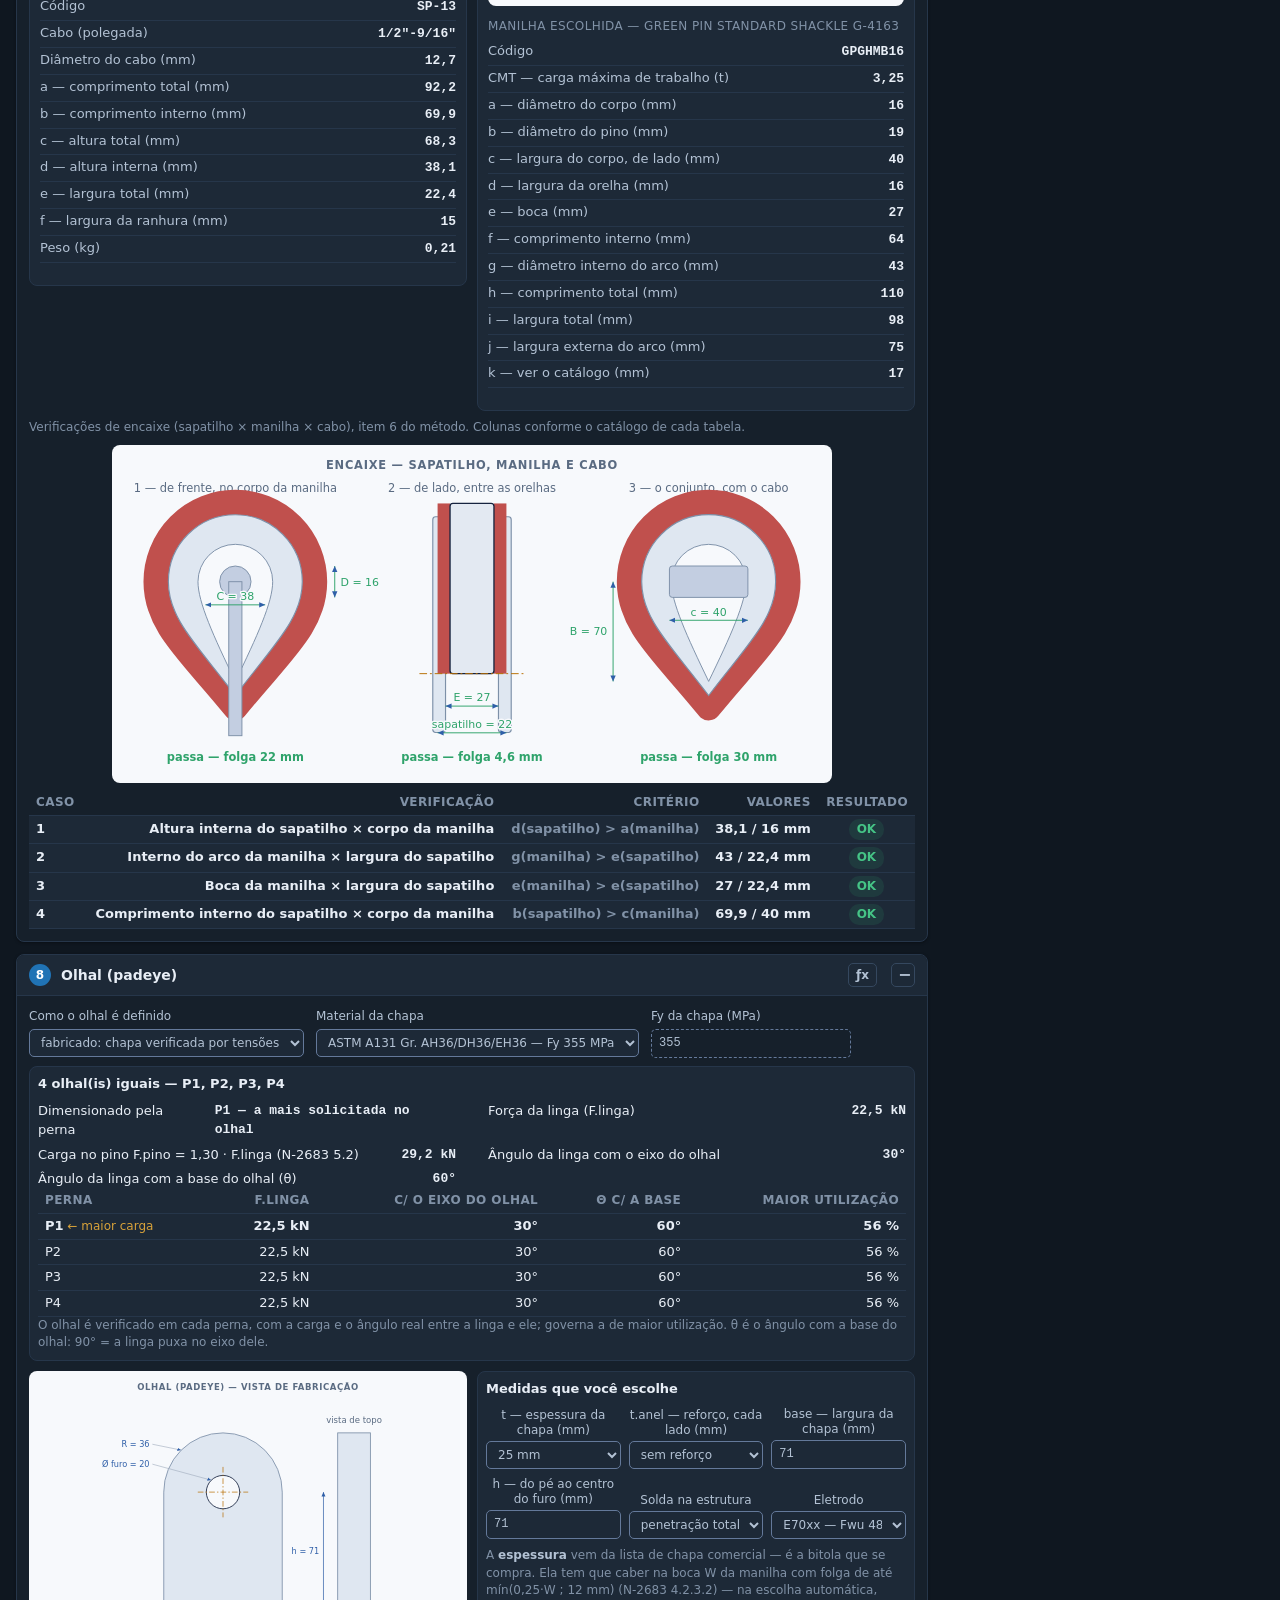
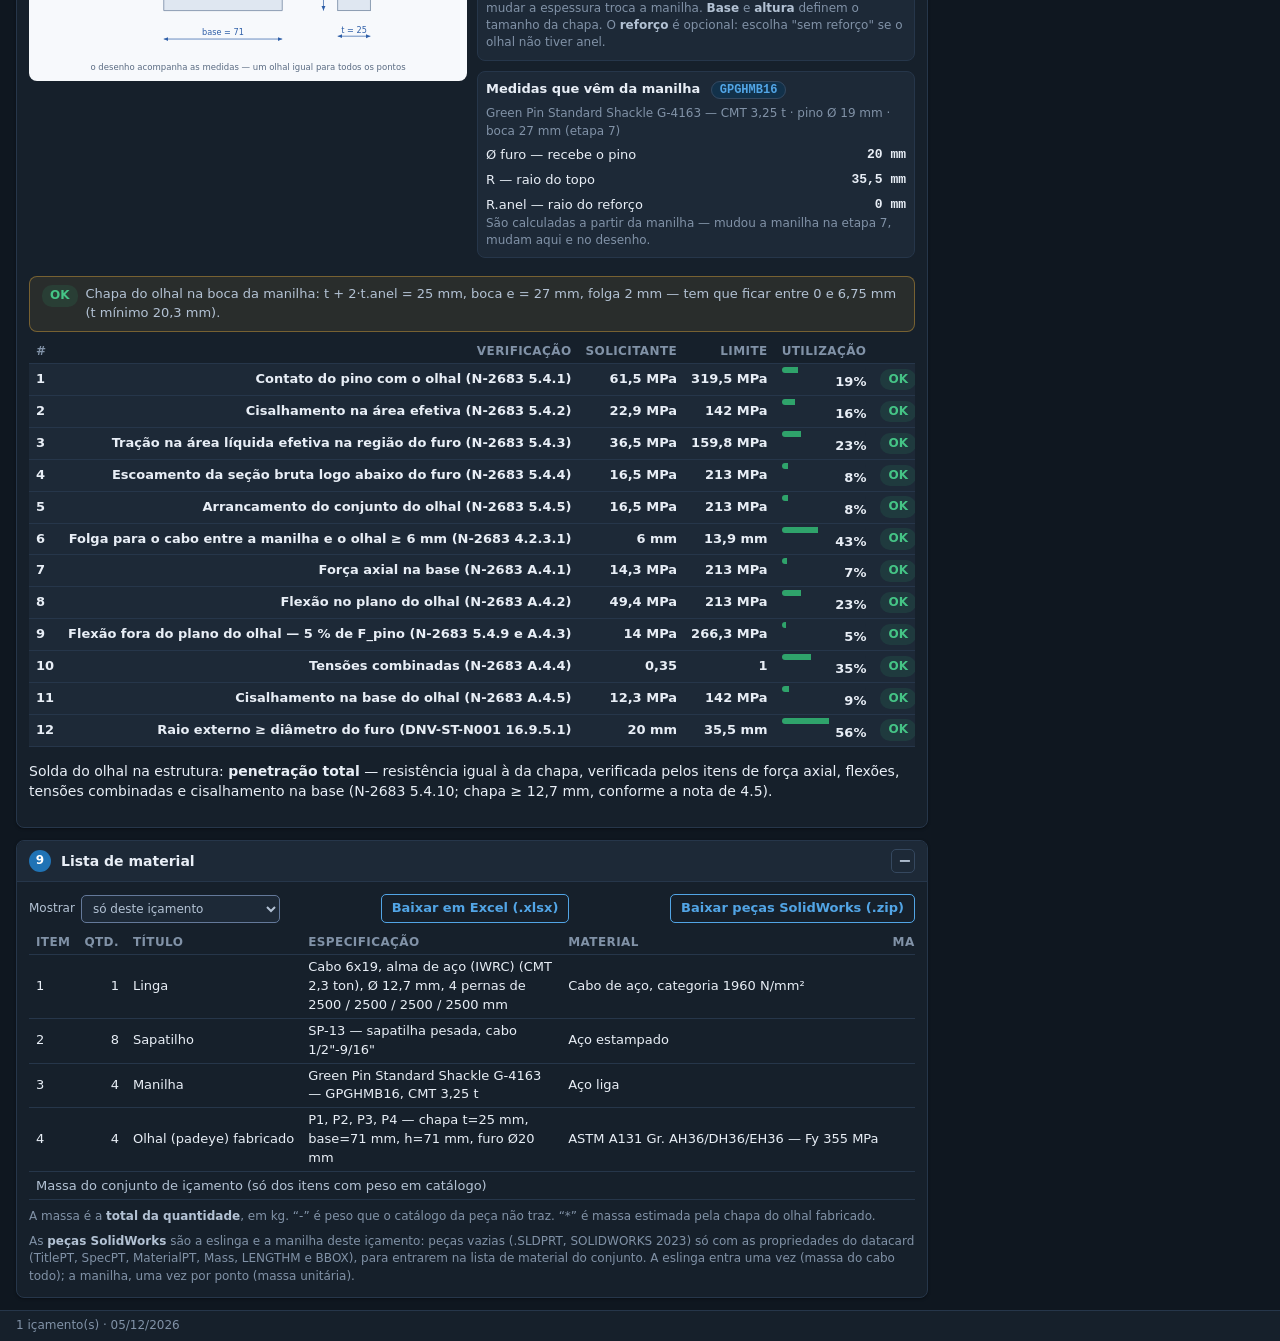
==== commit 73b13f56: "fix(a11y): página conforme WCAG 2.2 AA Medido com axe-core + alertas estilo WAVE (_ferramentas/acess" ====
--- a/site/index.html
+++ b/site/index.html
@@ -5,18 +5,19 @@
   <meta name="viewport" content="width=device-width, initial-scale=1">
   <title>Cálculo de içamento</title>
   <!-- ?v= muda a cada versão: sem isso o navegador segue com o app.js antigo do cache -->
-  <link rel="stylesheet" href="css/base.css?v=20261028a">
-  <link rel="stylesheet" href="css/app.css?v=20261028a">
-  <link rel="stylesheet" href="css/desenho.css?v=20261028a">
+  <link rel="stylesheet" href="css/base.css?v=20261029a">
+  <link rel="stylesheet" href="css/app.css?v=20261029a">
+  <link rel="stylesheet" href="css/desenho.css?v=20261029a">
 </head>
 <body>
+  <a class="pular" href="#conteudo">Pular para o conteúdo</a>
 
   <!-- ===================================================== cabeçalho -->
   <header class="topo">
     <div class="topo__marca">
       <span class="topo__logo" aria-hidden="true">I</span>
       <div>
-        <div class="topo__nome">Cálculo de içamento</div>
+        <h1 class="topo__nome">Cálculo de içamento</h1>
         <div class="topo__sub" id="topo-sub">memorial de cálculo e lista de material</div>
       </div>
     </div>
@@ -56,7 +57,7 @@
   <!-- só aparece no papel: identificação do documento -->
   <section class="capa" id="capa" aria-hidden="true"></section>
 
-  <main class="folha">
+  <main class="folha" id="conteudo" tabindex="-1">
     <!-- coluna das etapas -->
     <div class="etapas" id="etapas">
 
@@ -233,18 +234,18 @@
   <!-- referências: fecham o relatório impresso -->
   <section class="capa-fim" id="rel-referencias" aria-hidden="true"></section>
 
-  <dialog class="dlg dlg--largo" id="dlg-textos">
+  <dialog class="dlg dlg--largo" id="dlg-textos" aria-labelledby="dlg-textos-t">
     <form method="dialog">
-      <h2 class="dlg__titulo">Textos do relatório</h2>
+      <h2 class="dlg__titulo" id="dlg-textos-t">Textos do relatório</h2>
       <p>Entram como capítulos no relatório impresso e no SMath. Campo vazio não aparece.</p>
       <div class="dlg__campos" id="textos-campos"></div>
       <div class="dlg__acoes"><button type="submit" class="bt" value="ok">Fechar</button></div>
     </form>
   </dialog>
 
-  <dialog class="dlg" id="dlg-relatorio">
+  <dialog class="dlg" id="dlg-relatorio" aria-labelledby="dlg-relatorio-t">
     <form method="dialog">
-      <h2 class="dlg__titulo">Relatório</h2>
+      <h2 class="dlg__titulo" id="dlg-relatorio-t">Relatório</h2>
       <p>Quais içamentos entram no relatório?</p>
       <div class="dlg__acoes">
         <button type="submit" class="bt" value="todos" id="rel-todos">Todos os içamentos</button>
@@ -253,6 +254,9 @@
       </div>
     </form>
   </dialog>
+
+  <!-- o resultado principal anunciado ao leitor de tela quando muda (app.js, anunciarResultado) -->
+  <p class="oculto-visual" id="anuncio" role="status" aria-live="polite"></p>
 
   <footer class="rodape">
     <span id="rodape-dir"></span>
@@ -284,7 +288,7 @@
   <script src="js/ui/app.js?v=20261029a"></script>
 <!-- === Botao de volta ao portfolio - cole antes de </body> === -->
 <a id="mr-portfolio-btn" href="https://matheusmerlim1.github.io/" target="_blank" rel="noopener"
-   aria-label="Abrir o portf&oacute;lio de Matheus Raposo" title="Ver todos os meus projetos">
+   aria-label="Portf&oacute;lio de Matheus Raposo (abre em nova aba)" title="Ver todos os meus projetos">
   <svg width="14" height="14" viewBox="0 0 24 24" fill="none" stroke="currentColor"
        stroke-width="2" stroke-linecap="round" stroke-linejoin="round" aria-hidden="true">
     <path d="M3 9l9-7 9 7v11a2 2 0 0 1-2 2H5a2 2 0 0 1-2-2z"/><path d="M9 22V12h6v10"/>
--- a/site/css/base.css
+++ b/site/css/base.css
@@ -5,14 +5,21 @@
   --c-superficie-2: #1d2937;
   --c-linha: #26364a;
   --c-linha-forte: #35485f;
+  --c-borda-campo: #64799a;
   --c-texto: #e8eef6;
   --c-texto-2: #b3c2d4;
   --c-texto-3: #8192a7;   /* 4,64:1 sobre a superfície 2 — o anterior dava 4,40 */
-  --c-acento: #2f8fd6;
+  /* acento em dois tons: o claro é para texto, borda e foco sobre o fundo escuro (5,0:1 sobre
+     --c-acento-suave e 5,2:1 sobre a barra do topo; o #2f8fd6 de antes dava 3,9); o forte é o
+     fundo de botão com letra branca (5,0:1; o de antes dava 3,5) */
+  --c-acento: #52a5e6;
+  --c-acento-forte: #2073b5;
   --c-acento-suave: #12314a;
   --c-ok: #2fa36b;
+  --c-ok-texto: #45c486;    /* selo sobre o fundo tingido de verde: 5,2:1 (o --c-ok dava 3,6) */
   --c-alerta: #d8a23a;
   --c-erro: #e2604e;
+  --c-erro-texto: #f28472;  /* selo sobre o fundo tingido de vermelho: 4,8:1 (o --c-erro dava 3,5) */
   --c-papel: #f7f9fc;
   /* ---- espaçamento: escala de 4pt. Antes eram 15 valores avulsos (3, 5, 7, 9, 11px…),
      que é o mesmo que não ter escala. Ritmo: --e-2 dentro de um grupo, --e-4 entre blocos. */
@@ -66,7 +73,9 @@
   font: inherit;
   color: inherit;
   background: var(--c-superficie-2);
-  border: 1px solid var(--c-linha-forte);
+  /* borda do campo é o que mostra onde digitar (WCAG 1.4.11): 3,1:1 sobre a barra do topo e
+     3,7:1 sobre a caixa; com --c-linha-forte dava 1,5 a 1,8 */
+  border: 1px solid var(--c-borda-campo);
   border-radius: 5px;
   padding: 5px 7px;
   min-width: 0;
@@ -77,9 +86,29 @@
   background: transparent; border-style: dashed; color: var(--c-texto-2); cursor: not-allowed;
 }
 
-input:focus-visible, select:focus-visible, button:focus-visible {
+input:focus-visible, select:focus-visible, button:focus-visible, textarea:focus-visible,
+a:focus-visible, [tabindex]:focus-visible {
   outline: 2px solid var(--c-acento);
   outline-offset: 1px;
+}
+/* o <main> recebe o foco pelo "pular para o conteúdo" só para o Tab seguir dali: sem anel */
+main:focus { outline: none; }
+
+/* some da tela, mas o leitor de tela lê */
+.oculto-visual {
+  position: absolute !important; width: 1px; height: 1px; margin: -1px; padding: 0;
+  overflow: hidden; clip: rect(0 0 0 0); clip-path: inset(50%); white-space: nowrap; border: 0;
+}
+/* atalho para quem usa teclado: o cabeçalho tem uns quinze controles antes das etapas */
+.pular {
+  position: absolute; left: 8px; top: -100px; z-index: 30;
+  padding: 8px 14px; border-radius: 5px;
+  background: var(--c-acento-forte); color: #fff; font-weight: 700; text-decoration: none;
+}
+.pular:focus { top: 8px; }
+
+@media (prefers-reduced-motion: reduce) {
+  *, *::before, *::after { transition-duration: .01ms !important; animation-duration: .01ms !important; scroll-behavior: auto !important; }
 }
 input[type="number"], input[inputmode="decimal"] { font-family: var(--fonte-mono); }
 
--- a/site/css/app.css
+++ b/site/css/app.css
@@ -10,9 +10,9 @@
 .topo__marca { display: flex; align-items: center; gap: 10px; }
 .topo__logo {
   display: grid; place-items: center; width: 30px; height: 30px;
-  border-radius: 6px; background: var(--c-acento); color: #fff; font-weight: 800;
-}
-.topo__nome { font-weight: 700; }
+  border-radius: 6px; background: var(--c-acento-forte); color: #fff; font-weight: 800;
+}
+.topo__nome { font-weight: 700; font-size: inherit; margin: 0; }   /* é o <h1>, no tamanho de antes */
 .topo__sub { font-size: var(--t-xs); color: var(--c-texto-2); }
 .topo__acoes { display: flex; flex-wrap: wrap; gap: 6px; margin-left: auto; align-items: center; }
 /* na barra, botões baixos: com o tamanho cheio a barra ocupava duas fileiras altas */
@@ -32,7 +32,7 @@
 
 .bt {
   border: 0; border-radius: 5px; padding: 7px 14px;
-  background: var(--c-acento); color: #fff; font-weight: 700; white-space: nowrap;
+  background: var(--c-acento-forte); color: #fff; font-weight: 700; white-space: nowrap;
 }
 .bt:hover { filter: brightness(1.08); }
 .bt--fantasma { background: transparent; color: var(--c-acento); border: 1px solid var(--c-acento); }
@@ -69,6 +69,15 @@
 .aba.on { background: var(--c-fundo); color: var(--c-texto); border-color: var(--c-linha-forte); font-weight: 700; }
 .aba__peso { color: var(--c-texto-3); font-size: var(--t-xs); margin-left: 6px; }
 .aba--novo { border-style: dashed; color: var(--c-acento); }
+/* aba + lixeira: a lixeira é um botão à parte, posto por cima da ponta direita da aba */
+.aba-par { position: relative; display: inline-flex; flex: none; }
+.aba-par > .aba { padding-right: 34px; }
+.aba__lixo {
+  position: absolute; right: 4px; top: 50%; transform: translateY(-50%);
+  display: inline-grid; place-items: center; min-width: 24px; min-height: 24px; padding: 0;
+  border: 0; border-radius: 4px; background: transparent; color: var(--c-texto-2);
+}
+.aba__lixo:hover { background: var(--c-superficie-2); }
 
 /* ---------------------------------------------------------- corpo */
 .folha {
@@ -125,13 +134,14 @@
 
 .etapa__n {
   display: grid; place-items: center; width: 22px; height: 22px;
-  border-radius: 50%; background: var(--c-acento); color: #fff; font-size: var(--t-xs);
+  border-radius: 50%; background: var(--c-acento-forte); color: #fff; font-size: var(--t-xs);
 }
 /* dentro da caixa, o espaço é curto: o que está junto é junto. Entre caixas, --e-3. */
 .etapa__corpo { padding: var(--e-3); display: grid; gap: var(--e-2); min-width: 0; }
 .etapa__corpo > * { min-width: 0; }
 /* tabela larga numa tela estreita: rola dentro da caixa, em vez de esticar a página */
 .tab-rolagem { overflow-x: auto; max-width: 100%; }
+.tab-rolagem:focus-visible { outline-offset: -2px; }
 
 /* campo de texto longo (a base normativa): duas colunas da grade, para não cortar o nome */
 @media (min-width: 761px) { .campo--2 { grid-column: span 2; } }
@@ -193,6 +203,8 @@
 .tipo.on { border-color: var(--c-acento); background: var(--c-acento-suave); }
 .tipo b { font-size: var(--t-sm); }
 .tipo span { font-size: var(--t-xs); color: var(--c-texto-3); }
+/* no cartão escolhido o fundo azul escurece: o --c-texto-3 ficava em 4,2:1 */
+.tipo.on span { color: var(--c-texto-2); }
 .tipo .tipo__fig { grid-row: 1 / 3; margin-bottom: 0; }
 .tipo b { align-self: end; }
 .tipo span { align-self: start; }
@@ -242,8 +254,8 @@
 
 /* ---------------------------------------------------------- verificações (ok / falha) */
 .selo { display: inline-flex; align-items: center; gap: 4px; font-size: var(--t-xs); font-weight: 700; padding: 2px 8px; border-radius: 10px; }
-.selo--ok { color: var(--c-ok); background: rgba(47, 163, 107, .14); }
-.selo--erro { color: var(--c-erro); background: rgba(226, 96, 78, .14); }
+.selo--ok { color: var(--c-ok-texto); background: rgba(47, 163, 107, .14); }
+.selo--erro { color: var(--c-erro-texto); background: rgba(226, 96, 78, .14); }
 .tab td.selo-cel { text-align: center; }
 .barra { position: relative; height: 6px; border-radius: 3px; background: var(--c-superficie-2); overflow: hidden; min-width: 60px; }
 .barra > i { display: block; height: 100%; background: var(--c-ok); }
@@ -274,7 +286,7 @@
 .olhal-geom .campo > span { text-align: center; align-self: end; line-height: 1.25; }
 .olhal-geom input, .olhal-geom select { width: 100%; }
 .olhal-bloco { padding: 8px; border: 1px solid var(--c-linha); border-radius: var(--raio); margin-bottom: 10px; background: var(--c-superficie-2); }
-.olhal-bloco h4 { margin: 0 0 8px; font-size: var(--t-sm); }
+.olhal-bloco h3 { margin: 0 0 8px; font-size: var(--t-sm); }
 /* na largura toda, rótulo e valor ficavam a 1000px um do outro: duas colunas */
 /* no máximo duas colunas (com três, quatro itens ficavam desencontrados) e uma só quando a
    coluna não chega a 340px — senão o rótulo quebrava em duas linhas */
@@ -297,7 +309,7 @@
 /* a escolha da caixa vence o botão geral do topo, nos dois sentidos */
 .etapa.com-calculo .formulas { display: grid; }
 .etapa.com-calculo tr.linha-formula { display: table-row; }
-.bt--ligado { background: var(--c-acento); color: #fff; border-color: var(--c-acento); }
+.bt--ligado { background: var(--c-acento-forte); color: #fff; border-color: var(--c-acento); }
 
 .formulas {
   display: grid; gap: 5px; margin: 0; padding: 6px 8px; border-radius: 6px;
@@ -391,8 +403,14 @@
 /* o içamento que está sendo analisado */
 .resumo__ic.is-atual { border-color: var(--c-acento); box-shadow: 0 0 0 1px var(--c-acento), var(--sombra); }
 .resumo__ic:not(.is-atual) { cursor: pointer; opacity: .82; }
+/* com a caixa esmaecida, o título em --c-texto-3 caía para 4,0:1: sobe um tom */
+.resumo__ic:not(.is-atual) h3 { color: var(--c-texto-2); }
 .resumo__ic:not(.is-atual):hover { opacity: 1; border-color: var(--c-linha-forte); }
-.resumo__ver { float: right; text-transform: none; letter-spacing: 0; color: var(--c-acento); font-weight: 600; }
+/* "ver" é um botão (o teclado chega nele); a caixa inteira continua clicável com o mouse */
+.resumo__ver {
+  float: right; text-transform: none; letter-spacing: 0; color: var(--c-acento); font-weight: 600;
+  background: none; border: 0; padding: 0 6px; min-height: 24px; min-width: 24px; font-size: inherit;
+}
 .resumo h3 { font-size: var(--t-xs); text-transform: uppercase; letter-spacing: .6px; color: var(--c-texto-3); }
 .painel { display: grid; gap: 6px; }
 .item { display: flex; justify-content: space-between; gap: 10px; font-size: var(--t-sm); }
--- a/site/css/desenho.css
+++ b/site/css/desenho.css
@@ -54,7 +54,7 @@
     --c-fundo: #fff; --c-superficie: #fff; --c-superficie-2: #fff; --c-papel: #fff;
     --c-linha: #bbb; --c-linha-forte: #888;
     --c-texto: #000; --c-texto-2: #222; --c-texto-3: #444;
-    --c-acento: #1d4f80; --c-acento-suave: #fff; --c-alerta: #7a4d00;
+    --c-acento: #1d4f80; --c-acento-forte: #1d4f80; --c-acento-suave: #fff; --c-alerta: #7a4d00;
     --sombra: none;
   }
   body {
@@ -62,7 +62,7 @@
     font: 10pt/1.45 var(--fonte);
   }
   .topo, .abas, .resumo, .rodape, #mr-portfolio-btn,
-  .topo__acoes, .etapa__dobra, .etapa__dobra--mem, .bt, .so-tela { display: none !important; }
+  .topo__acoes, .etapa__dobra, .etapa__dobra--mem, .bt, .so-tela, .pular { display: none !important; }
 
   /* ---- documento corrido: sem caixas, sem fundo, sem "não quebrar a caixa" (que empurrava
      etapas inteiras para a folha seguinte e deixava meia folha em branco) */
@@ -161,7 +161,7 @@
   /* ficha ao lado do desenho: em duas colunas, senão ela descia muito além do desenho */
   .ficha-par .ficha__grade { grid-template-columns: repeat(2, minmax(0, 1fr)); }
   /* título de bloco não fica sozinho no pé da folha */
-  .peca-bloco__t, .olhal-bloco h4 { break-after: avoid; page-break-after: avoid; }
+  .peca-bloco__t, .olhal-bloco h3 { break-after: avoid; page-break-after: avoid; }
   .ficha__grade { grid-template-columns: repeat(auto-fit, minmax(58mm, 1fr)); gap: 0 6mm; }
   .ficha__item { border-bottom: .4pt solid #ccc; font-size: 9pt; padding: .6mm 0; }
   .pecas-par { display: block; }
@@ -230,7 +230,7 @@
   tr.linha-formula ~ tr.linha-formula .formulas--com-legenda { grid-template-columns: minmax(0, 1fr); }
   /* blocos do olhal: subtítulo e texto, sem moldura */
   .olhal-bloco { border: 0; border-radius: 0; background: none; padding: 0; margin: 4mm 0 2mm; }
-  .olhal-bloco h4 { font-size: 10.5pt; margin: 0 0 1.5mm; break-after: avoid; }
+  .olhal-bloco h3 { font-size: 10.5pt; margin: 0 0 1.5mm; break-after: avoid; }
   .olhal-bloco__tag { border: 0; background: none; padding: 0; color: #000; }
   .olhal-geom { display: grid; grid-template-columns: 1fr 1fr; gap: 1mm 8mm; align-items: start; }
   .olhal-geom .campo { display: block; height: auto; }
